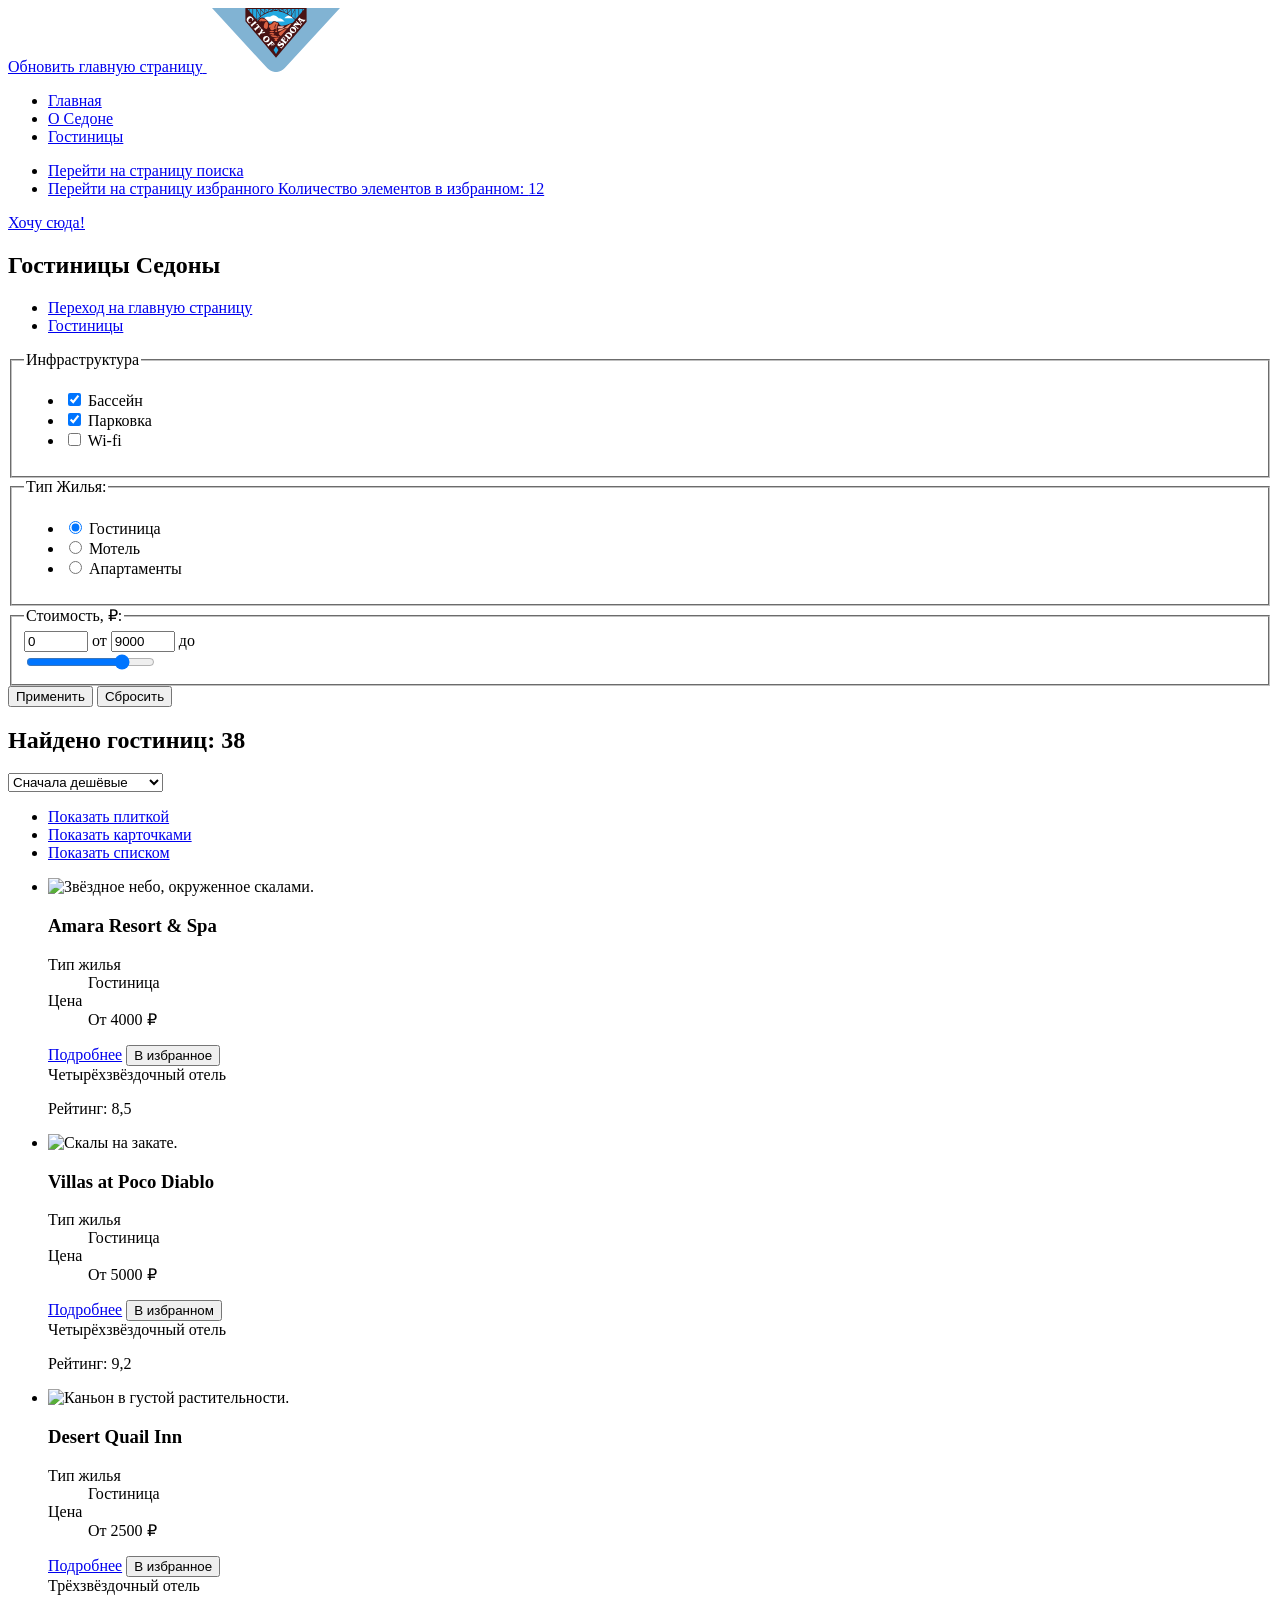
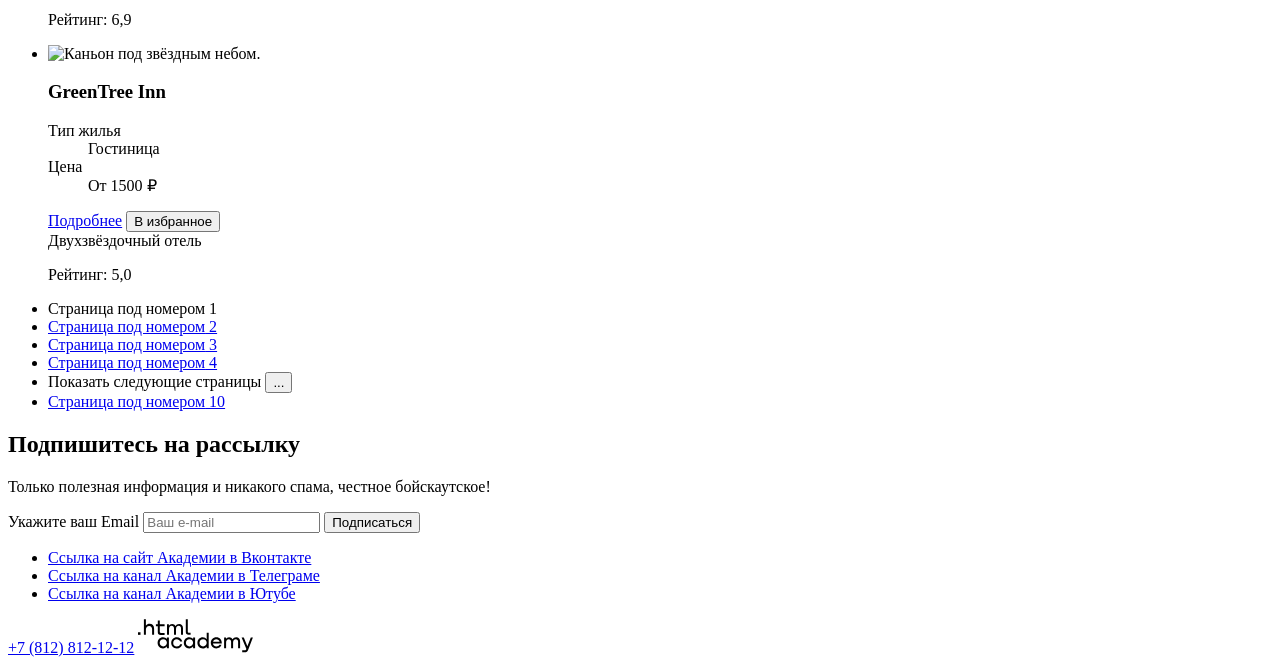
==== catalog.html @ ae00145e "Добавление value к списку в форме - добавлены value к инпутам в списке инфраструктуры" ====
<!DOCTYPE html>
<html lang="ru">
  <head>
    <meta charset="utf-8">
    <meta name="viewport" content="width=device-width, initial-scale=1">
    <title>Каталог</title>
  </head>
  <body>
    <header class="header">
      <a class="header__logo" href="index.html">
        <span class="visually-hidden">Обновить главную страницу</span>
        <img class="logo" src="images/logo.svg" alt="Логотип города Седона" width="138" height="64" alt="Логотип сайта «Седона».">
      </a>
      <nav class="header__navigation navigation">
        <ul class="navigation__list basic-list">
          <li class="basic-list__item">
            <a class="basic-list__link" href="index.html">Главная</a>
          </li>
          <li class="basic-list__item">
            <a class="basic-list__link" href="#">О Седоне</a>
          </li>
          <li class="basic-list__item">
            <a class="basic-list__link" href="catalog.html" aria-current="page">Гостиницы</a>
          </li>
        </ul>
        <ul class="navigation__list user-list">
          <li class="user-list__item">
            <a class="user-list__link user-list__link--loop" href="#">
              <span class="visually-hidden">Перейти на страницу поиска</span>
            </a>
          </li>
          <li class="user-list__item">
            <a class="user-list__link user-list__link--heart" href="#">
              <span class="visually-hidden">Перейти на страницу избранного</span>
              <span class="user-list__link-counter">
                <span class="visually-hidden">Количество элементов в избранном: </span>12
              </span>
            </a>
          </li>
        </ul>
      </nav>
      <a class="link-as-button header__link" href="catalog.html">Хочу сюда!</a>
    </header>
    <main class="catalog">
      <section class="catalog__hotels-filter hotels-filter">
        <header class="hotels-filter__navigation">
        <h1 class="hotels-filter__title">Гостиницы Седоны</h1>
        <ul class="hotels-filter__list breadcrumbs-list">
          <li class="breadcrumbs-list__item">
            <a class="breadcrumbs-list__link breadcrumbs-list__link--home-icon" href="index.html">
              <span class="visually-hidden">Переход на главную страницу</span>
            </a>
          </li>
          <li class="breadcrumbs-list__item">
            <a class="breadcrumbs-list__link" href="catalog.html" aria-current="page">Гостиницы</a>
          </li>
        </ul>
        </header>
        <form class="hotels-filter__form filters-form" action="https://echo.htmlacademy.ru/" method="get">
          <fieldset class="filters-form__group">
            <legend class="filters-form__title">Инфраструктура</legend>
            <ul class="filters-form__list filter-list">
              <li class="filter-list__item">
                <label class="filter-list__control" for="pool">
                  <input class="filter-list__control-input" type="checkbox" name="infrastructure" id="pool" value="pool" checked>
                  Бассейн
                </label>
              </li>
              <li class="filter-list__item">
                <label class="filter-list__control" for="parking">
                  <input class="filter-list__control-input" type="checkbox" name="infrastructure" id="parking" value="parking" checked>
                  Парковка
                </label>
              </li>
              <li class="filter-list__item">
                <label class="filter-list__control" for="wi-fi">
                  <input class="filter-list__control-input" type="checkbox" name="infrastructure" id="wi-fi" value="wi-fi">
                  Wi-fi
                </label>
              </li>
            </ul>
          </fieldset>
          <fieldset class="filters-form__group">
            <legend class="filters-form__title">Тип Жилья:</legend>
            <ul class="filters-form__list filter-list">
              <li class="filter-list__item">
                <label class="filter-list__control" for="hotel">
                  <input class="filter-list__control-input" type="radio" name="type-of-housing" id="hotel" value="hotel" checked>
                  Гостиница
                </label>
              </li>
              <li class="filter-list__item">
                <label class="filter-list__control" for="motel">
                  <input class="filter-list__control-input" type="radio" name="type-of-housing" id="motel" value="motel">
                  Мотель
                </label>
              </li>
              <li class="filter-list__item">
                <label class="filter-list__control" for="apartments">
                  <input class="filter-list__control-input" type="radio" name="type-of-housing" id="apartments" value="apartments">
                  Апартаменты
                </label>
              </li>
            </ul>
          </fieldset>
          <fieldset class="filters-form__group">
            <legend class="filters-form__title">Стоимость, ₽:</legend>
            <div class="filters-form__wrapper range-wrapper">
              <label class="range-wrapper__control" for="min-value">
                <input class="range-wrapper__control-input" type="number" id="min-value" name="min-value" min="0" max="9000" value="0">
                от
              </label>
              <label class="range-wrapper__control" for="max-value">
                <input class="range-wrapper__control-input" type="number" id="max-value" name="max-value" min="0" max="9000" value="9000">
                до
              </label>
            </div>
            <input class="filters-form__range-control-input" type="range" min="0" max="9000" value="7000">
          </fieldset>
          <button class="filters-form__button filters-form__button--active" type="submit">Применить</button>
          <button class="filters-form__button" type="reset">Сбросить</button>
        </form>
      </section>
      <section class="catalog__hotels-result hotels-result">
        <header class="hotels-result__header">
          <h2 class="hotels-result__title">Найдено гостиниц: <span class="hotels-result__amount">38</span></h2>
          <select class="hotels-result__sorting" name="sorting">
            <option value="cheap" selected>Сначала дешёвые</option>
            <option value="popular">Сначала популярные</option>
            <option value="expensive">Сначала дорогие</option>
          </select>
          <ul class="hotels-result__view view-list">
            <li class="view-list__item">
              <a class="view-list__link view-list__link--plate-view view-list__link--active" href="#">
                <span class="visually-hidden">Показать плиткой</span>
              </a>
            </li>
            <li class="view-list__item">
              <a class="view-list__link view-list__link--card-view" href="#">
                <span class="visually-hidden">Показать карточками</span>
              </a>
            </li>
            <li class="view-list__item">
              <a class="view-list__link view-list__link--list-view" href="#">
                <span class="visually-hidden">Показать списком</span>
              </a>
            </li>
          </ul>
        </header>
        <ul class="hotels-result__list hotels-list">
          <li class="hotels-list__item">
            <article class="hotels-list__card card">
              <img class="card__image" src="images/hotel-amara-resort.jpg" width="300" height="212" alt="Звёздное небо, окруженное скалами.">
              <h3 class="card__title">Amara Resort & Spa</h3>
              <dl class="card__info">
                <dt class="visually-hidden">Тип жилья</dt>
                <dd>Гостиница</dd>
                <dt class="visually-hidden">Цена</dt>
                <dd>От 4000 ₽</dd>
              </dl>
              <div class="card__controls">
                <a class="card__controls-button button" href="#">Подробнее</a>
                <button class="card__controls-button button" type="button">В избранное</button>
              </div>
              <div class="card__quality">
                <span class="card__stars card__stars--four-stars">
                  <span class="visually-hidden">Четырёхзвёздочный отель</span>
                </span>
                <p class="card__rating">Рейтинг: <span class="card__rating-amount">8,5</span></p>
              </div>
            </article>
          </li>
          <li class="hotels-list__item">
            <article class="hotels-list__card card">
              <img class="card__image" src="images/hotel-poco-diablo.jpg" width="300" height="212" alt="Скалы на закате.">
              <h3 class="card__title">Villas at Poco Diablo</h3>
              <dl class="card__info">
                <dt class="visually-hidden">Тип жилья</dt>
                <dd>Гостиница</dd>
                <dt class="visually-hidden">Цена</dt>
                <dd>От 5000 ₽</dd>
              </dl>
              <div class="card__controls">
                <a class="card__controls-button button" href="#">Подробнее</a>
                <button class="card__controls-button button" type="button">В избранном</button>
              </div>
              <div class="card__quality">
                <span class="card__stars card__stars--four-stars">
                  <span class="visually-hidden">Четырёхзвёздочный отель</span>
                </span>
                <p class="card__rating">Рейтинг: <span class="card__rating-amount">9,2</span></p>
              </div>
            </article>
          </li>
          <li class="hotels-list__item">
            <article class="hotels-list__card card">
              <img class="card__image" src="images/hotel-quail-inn.jpg" width="300" height="212" alt="Каньон в густой растительности.">
              <h3 class="card__title">Desert Quail Inn</h3>
              <dl class="card__info">
                <dt class="visually-hidden">Тип жилья</dt>
                <dd>Гостиница</dd>
                <dt class="visually-hidden">Цена</dt>
                <dd>От 2500 ₽</dd>
              </dl>
              <div class="card__controls">
                <a class="card__controls-button button" href="#">Подробнее</a>
                <button class="card__controls-button button" type="button">В избранное</button>
              </div>
              <div class="card__quality">
                <span class="card__stars card__stars--three-stars">
                  <span class="visually-hidden">Трёхзвёздочный отель</span>
                </span>
                <p class="card__rating">Рейтинг: <span class="card__rating-amount">6,9</span></p>
              </div>
            </article>
          </li>
          <li class="hotels-list__item">
            <article class="hotels-list__card card">
              <img class="card__image" src="images/hotel-greenTree-inn.jpg" width="300" height="212" alt="Каньон под звёздным небом.">
              <h3 class="card__title">GreenTree Inn</h3>
              <dl class="card__info">
                <dt class="visually-hidden">Тип жилья</dt>
                <dd>Гостиница</dd>
                <dt class="visually-hidden">Цена</dt>
                <dd>От 1500 ₽</dd>
              </dl>
              <div class="card__controls">
                <a class="card__controls-button button" href="#">Подробнее</a>
                <button class="card__controls-button button" type="button">В избранное</button>
              </div>
              <div class="card__quality">
                <span class="card__stars card__stars--two-stars">
                  <span class="visually-hidden">Двухзвёздочный отель</span>
                </span>
                <p class="card__rating">Рейтинг: <span class="card__rating-amount">5,0</span></p>
              </div>
            </article>
          </li>
        </ul>
        <nav class="hotels-result__pagination pagination">
          <ul class="pagination__list">
            <li class="pagination__item">
              <a class="pagination__link pagination__link--active" aria-current="page">
                <span class="visually-hidden">Страница под номером</span>
                1
              </a>
            </li>
            <li class="pagination__item">
              <a class="pagination__link" href="#">
                <span class="visually-hidden">Страница под номером</span>
                2
              </a>
            </li>
            <li class="pagination__item">
              <a class="pagination__link" href="#">
                <span class="visually-hidden">Страница под номером</span>
                3
              </a>
            </li>
            <li class="pagination__item">
              <a class="pagination__link" href="#">
                <span class="visually-hidden">Страница под номером</span>
                4
              </a>
            </li>
            <li class="pagination__item">
              <span class="visually-hidden">Показать следующие страницы</span>
              <button class="pagination__button" type="button">...</button>
            </li>
            <li class="pagination__item">
              <a class="pagination__link" href="#">
                <span class="visually-hidden">Страница под номером</span>
                10
              </a>
            </li>
          </ul>
        </nav>
      </section>
      <section class="catalog__subscribe subscribe">
        <header class="subscribe__header section-header">
          <h2 class="section-header__title">Подпишитесь на рассылку</h2>
          <p class="section-header__text">Только полезная информация и никакого спама, честное бойскаутское!</p>
        </header>
        <form class="subscribe__form" action="https://echo.htmlacademy.ru/" method="post">
          <label class="visually-hidden" for="subscribe-email">Укажите ваш Email</label>
          <input type="email" name="user-email" id="subscribe-email" placeholder="Ваш e-mail" required>
          <button class="subscribe__button" type="submit">Подписаться</button>
        </form>
      </section>
    </main>
    <footer class="footer">
      <ul class="footer__social-list social-list">
        <li class="social-list__item">
          <a class="social-list__link" href="https://vk.com/htmlacademy">
            <span class="visually-hidden">Ссылка на сайт Академии в Вконтакте</span>
          </a>
        </li>
        <li class="social-list__item">
          <a class="social-list__link" href="https://t.me/htmlacademy">
            <span class="visually-hidden">Ссылка на канал Академии в Телеграме</span>
          </a>
        </li>
        <li class="social-list__item">
          <a class="social-list__link" href="https://www.youtube.com/user/htmlacademyru">
            <span class="visually-hidden">Ссылка на канал Академии в Ютубе</span>
          </a>
        </li>
      </ul>
      <a class="footer__telephone" href="tel:+78128121212">+7 (812) 812-12-12</a>
      <a class="footer__htmlacademy-link" href="https://htmlacademy.ru/">
        <svg width="115" height="34" viewBox="0 0 115 34" fill="none" xmlns="http://www.w3.org/2000/svg">
          <path d="M0 13.2564V15.8564H2.5V13.2564H0Z" fill="black"/>
          <path d="M11.6 4.85645C10 4.85645 8.8 5.55645 8 6.55645H7.9V0.356445H5.9V15.8564H7.9V10.5564C7.9 8.45645 9.2 6.95645 11.2 6.95645C13 6.95645 14.1 8.35645 14.1 10.1564V15.8564H16.1V9.75644C16.2 6.75644 14.3 4.85645 11.6 4.85645Z" fill="black"/>
          <path d="M26.6 5.15645H21.8V1.45645H19.8V5.25645H17.9V7.25645H19.8V13.2564C19.8 14.9564 20.8 15.9564 22.5 15.9564H26.6V13.9564H22.9C22.2 13.9564 21.8 13.5564 21.8 12.8564V7.15645H26.6V5.15645Z" fill="black"/>
          <path d="M41.1 4.95645C39.5 4.95645 38.2 5.75644 37.6 7.05645H37.5C36.9 5.85645 35.7 4.95645 34.1 4.95645C32.7 4.95645 31.6 5.75645 31 6.75645H30.9V5.15645H29V15.7564H31V10.3564C31 8.35645 32 6.85645 33.6 6.85645C35.1 6.85645 36 7.85645 36 9.45645V15.7564H38V10.1564C38 7.75645 39.4 6.85645 40.6 6.85645C42.1 6.85645 43 7.85645 43 9.45645V15.7564H45V9.25644C45.1 6.75644 43.6 4.95645 41.1 4.95645Z" fill="black"/>
          <path d="M47.8 13.0564C47.8 14.7564 48.8 15.7564 50.6 15.7564H52.6V13.7564H50.9C50.2 13.7564 49.8 13.3564 49.8 12.6564V0.356445H47.8V13.0564Z" fill="black"/>
          <path d="M28.9 20.0564C28 18.9564 26.7 18.2564 25 18.2564C21.9 18.2564 19.6 20.5564 19.6 23.8564C19.6 27.1564 21.9 29.4564 25 29.4564C26.8 29.4564 28 28.6564 28.8 27.5564H28.9V29.1564H30.9V18.5564H28.9V20.0564ZM25.3 27.4564C23.1 27.4564 21.7 25.8564 21.7 23.8564C21.7 21.8564 23.1 20.2564 25.3 20.2564C27.5 20.2564 28.9 21.8564 28.9 23.8564C28.9 25.7564 27.5 27.4564 25.3 27.4564Z" fill="black"/>
          <path d="M44.2 22.3564C43.7 19.9564 41.6 18.2564 38.8 18.2564C35.4 18.2564 33.2 20.7564 33.2 23.8564C33.2 26.9564 35.4 29.4564 38.8 29.4564C41.6 29.4564 43.7 27.6564 44.2 25.2564H42.1C41.7 26.5564 40.4 27.5564 38.8 27.5564C36.6 27.5564 35.2 25.9564 35.2 23.9564C35.2 21.9564 36.6 20.3564 38.8 20.3564C40.4 20.3564 41.6 21.3564 42.1 22.5564H44.2V22.3564Z" fill="black"/>
          <path d="M55.1 20.0564C54.2 18.9564 52.9 18.2564 51.2 18.2564C48.1 18.2564 45.8 20.5564 45.8 23.8564C45.8 27.1564 48.1 29.4564 51.2 29.4564C53 29.4564 54.2 28.6564 55 27.5564H55.1V29.1564H57.1V18.5564H55.1V20.0564ZM51.5 27.4564C49.3 27.4564 47.9 25.8564 47.9 23.8564C47.9 21.8564 49.3 20.2564 51.5 20.2564C53.7 20.2564 55.1 21.8564 55.1 23.8564C55.1 25.7564 53.6 27.4564 51.5 27.4564Z" fill="black"/>
          <path d="M68.7 20.1564C67.8 19.0564 66.5 18.2564 64.8 18.2564C61.7 18.2564 59.4 20.5564 59.4 23.8564C59.4 27.1564 61.6 29.4564 64.8 29.4564C66.5 29.4564 67.8 28.6564 68.6 27.6564H68.7V29.1564H70.7V13.7564H68.7V20.1564ZM65.1 27.4564C62.9 27.4564 61.5 25.8564 61.5 23.8564C61.5 21.8564 62.9 20.2564 65.1 20.2564C67.3 20.2564 68.7 21.8564 68.7 23.8564C68.6 25.8564 67.2 27.4564 65.1 27.4564Z" fill="black"/>
          <path d="M78.3 18.2564C75 18.2564 72.8 20.7564 72.8 23.8564C72.8 26.8564 74.9 29.4564 78.3 29.4564C80.8 29.4564 82.8 28.1564 83.5 25.8564H81.4C80.9 26.8564 79.8 27.4564 78.4 27.4564C76.5 27.4564 75.1 26.1564 75 24.5564H83.8C84 20.9564 81.8 18.2564 78.3 18.2564ZM78.3 20.1564C80 20.1564 81.3 21.1564 81.6 22.7564H75.1C75.4 21.2564 76.6 20.1564 78.3 20.1564Z" fill="black"/>
          <path d="M98.2 18.2564C96.6 18.2564 95.3 19.0564 94.6 20.2564H94.5C93.9 19.0564 92.7 18.2564 91.1 18.2564C89.7 18.2564 88.6 18.9564 88 20.0564V18.5564H86.1V29.1564H88.1V23.7564C88.1 21.7564 89.1 20.3564 90.7 20.2564C92.2 20.2564 93.1 21.2564 93.1 22.8564V29.1564H95.1V23.5564C95.1 21.1564 96.5 20.2564 97.7 20.2564C99.2 20.2564 100.1 21.2564 100.1 22.8564V29.1564H102.1V22.6564C102.2 20.0564 100.7 18.2564 98.2 18.2564Z" fill="black"/>
        <path d="M109.4 27.3564L105.8 18.4564H103.6L108.4 30.0564C108.1 30.9564 107.7 31.2564 106.7 31.2564H104.2V33.2564H106.7C108.5 33.2564 109.5 32.4564 110.2 30.6564L114.9 18.4564H112.8L109.4 27.3564Z" fill="black"/>
        </svg>
      </a>
    </footer>
  </body>
</html>
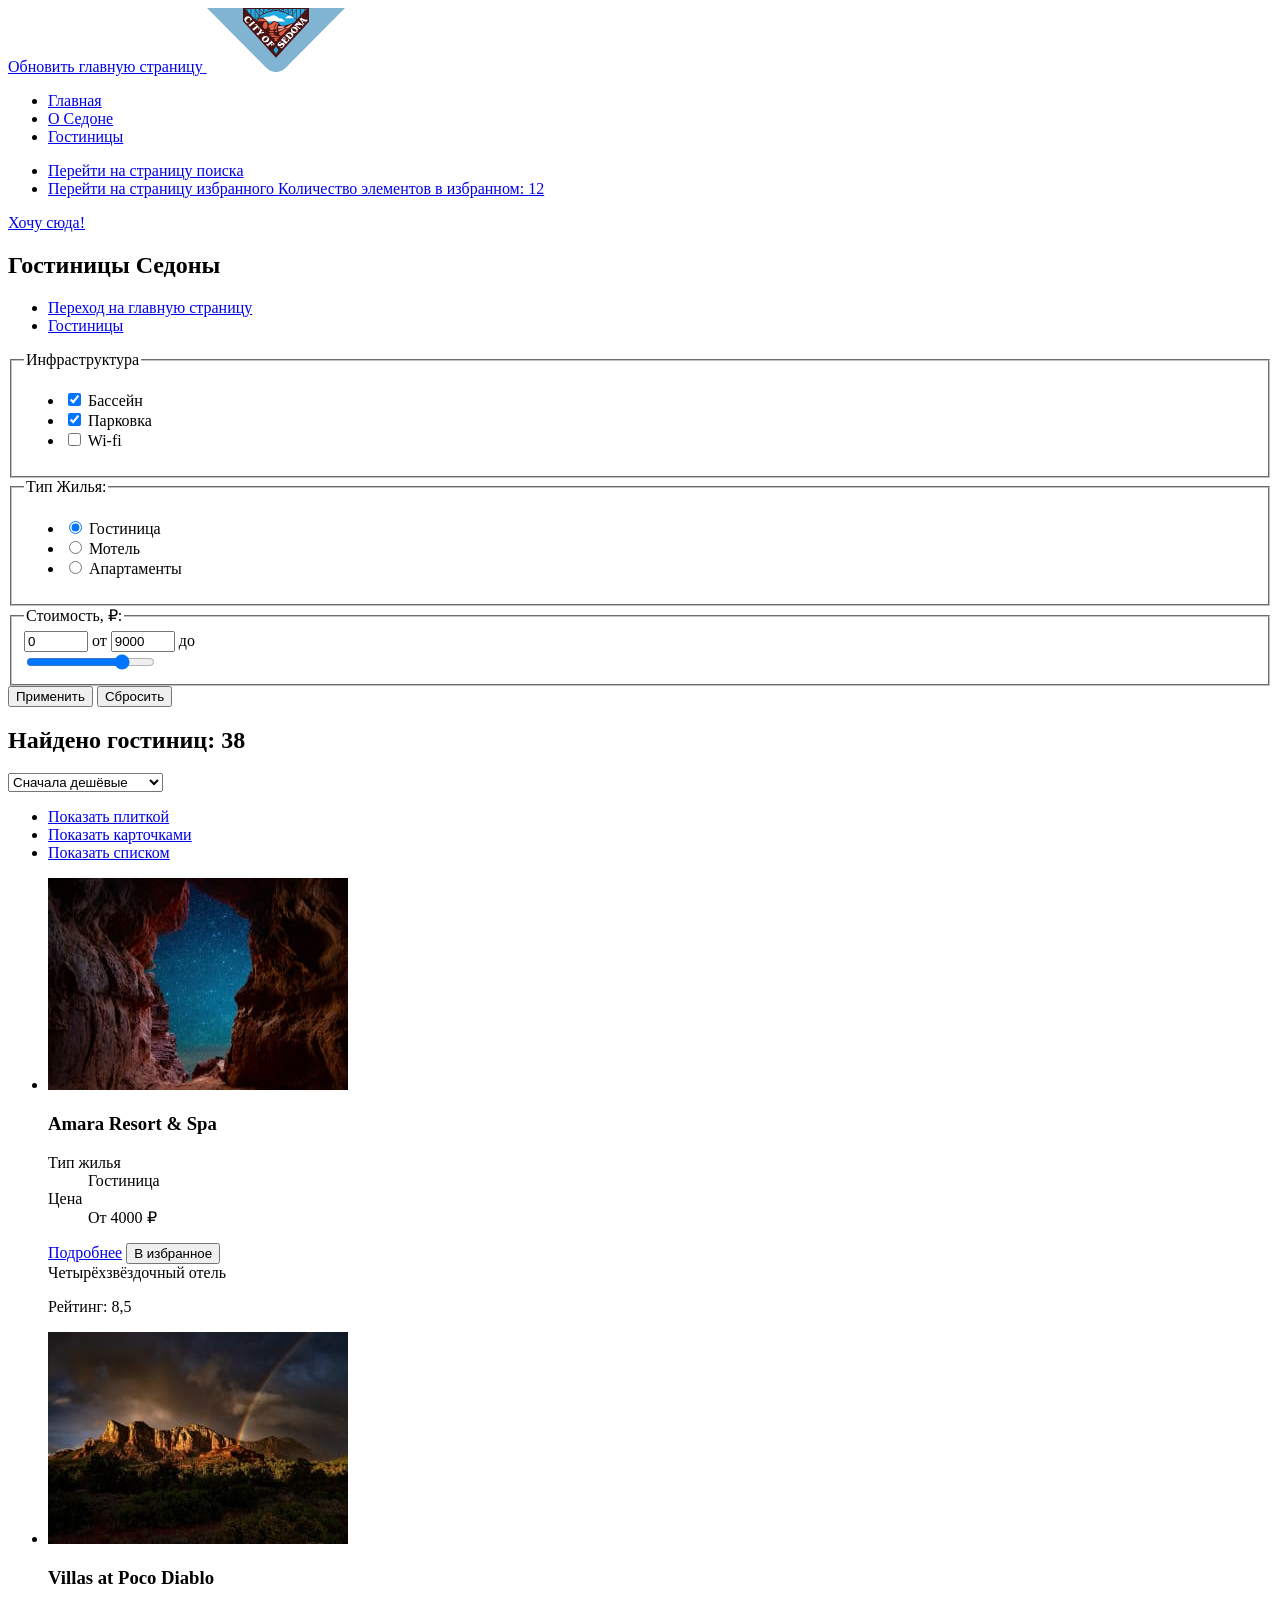
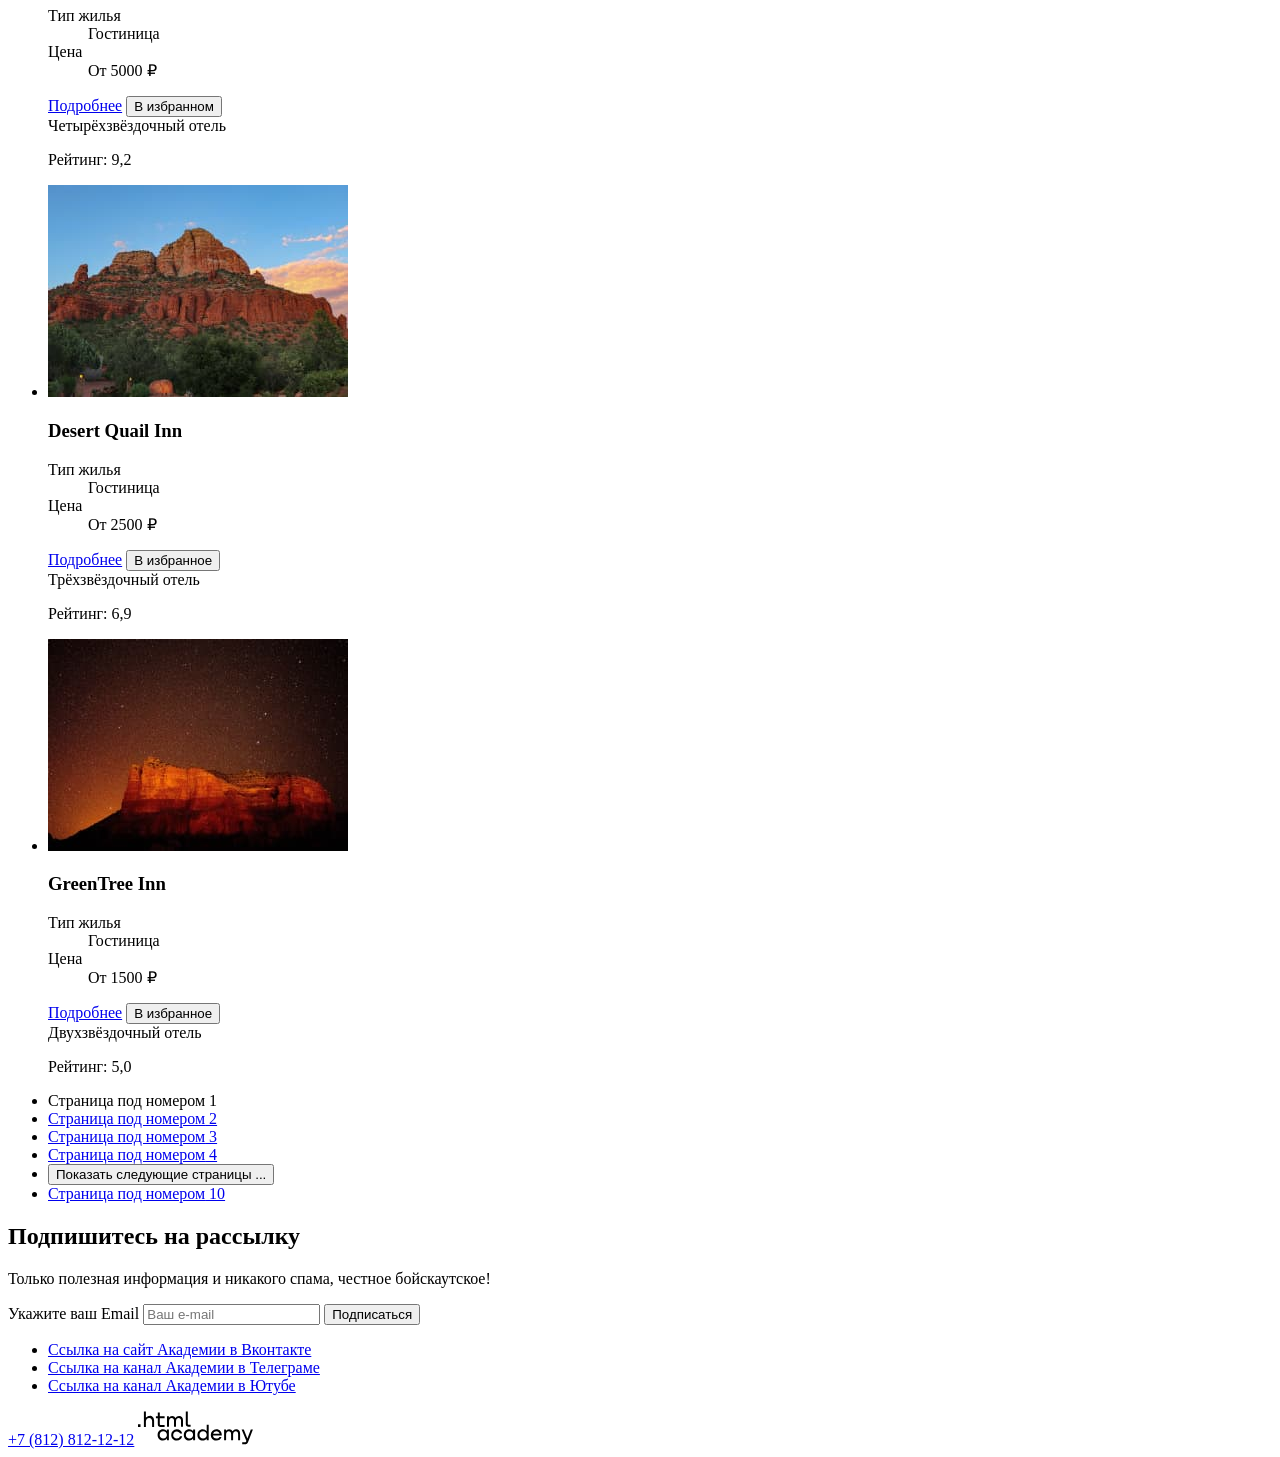
==== commit 4ea0f65d: "Добавил все визуальные элементы - добавлены контентные изображения - добавлены декорные изображения" ====
--- a/catalog.html
+++ b/catalog.html
@@ -9,7 +9,7 @@
     <header class="header">
       <a class="header__logo" href="index.html">
         <span class="visually-hidden">Обновить главную страницу</span>
-        <img class="logo" src="images/logo.svg" alt="Логотип города Седона" width="138" height="64" alt="Логотип сайта «Седона».">
+        <img class="logo" src="images/general/header/header-logo.svg" alt="Логотип сайта «Седона»" width="138" height="64">
       </a>
       <nav class="header__navigation navigation">
         <ul class="navigation__list basic-list">
@@ -45,16 +45,16 @@
       <section class="catalog__hotels-filter hotels-filter">
         <header class="hotels-filter__navigation">
         <h1 class="hotels-filter__title">Гостиницы Седоны</h1>
-        <ul class="hotels-filter__list breadcrumbs-list">
-          <li class="breadcrumbs-list__item">
-            <a class="breadcrumbs-list__link breadcrumbs-list__link--home-icon" href="index.html">
-              <span class="visually-hidden">Переход на главную страницу</span>
-            </a>
-          </li>
-          <li class="breadcrumbs-list__item">
-            <a class="breadcrumbs-list__link" href="catalog.html" aria-current="page">Гостиницы</a>
-          </li>
-        </ul>
+          <ul class="hotels-filter__list breadcrumbs-list">
+            <li class="breadcrumbs-list__item">
+              <a class="breadcrumbs-list__link breadcrumbs-list__link--home-icon" href="index.html">
+                <span class="visually-hidden">Переход на главную страницу</span>
+              </a>
+            </li>
+            <li class="breadcrumbs-list__item">
+              <a class="breadcrumbs-list__link" href="catalog.html" aria-current="page">Гостиницы</a>
+            </li>
+          </ul>
         </header>
         <form class="hotels-filter__form filters-form" action="https://echo.htmlacademy.ru/" method="get">
           <fieldset class="filters-form__group">
@@ -117,8 +117,8 @@
             </div>
             <input class="filters-form__range-control-input" type="range" min="0" max="9000" value="7000">
           </fieldset>
-          <button class="filters-form__button filters-form__button--active" type="submit">Применить</button>
-          <button class="filters-form__button" type="reset">Сбросить</button>
+          <button class="button filters-form__button filters-form__button--active" type="submit">Применить</button>
+          <button class="button filters-form__button" type="reset">Сбросить</button>
         </form>
       </section>
       <section class="catalog__hotels-result hotels-result">
@@ -150,7 +150,7 @@
         <ul class="hotels-result__list hotels-list">
           <li class="hotels-list__item">
             <article class="hotels-list__card card">
-              <img class="card__image" src="images/hotel-amara-resort.jpg" width="300" height="212" alt="Звёздное небо, окруженное скалами.">
+              <img class="card__image" src="images/catalog/content/catalog-card-hotel-amara-resort.jpg" width="300" height="212" alt="Звёздное небо, окруженное скалами.">
               <h3 class="card__title">Amara Resort & Spa</h3>
               <dl class="card__info">
                 <dt class="visually-hidden">Тип жилья</dt>
@@ -159,8 +159,8 @@
                 <dd>От 4000 ₽</dd>
               </dl>
               <div class="card__controls">
-                <a class="card__controls-button button" href="#">Подробнее</a>
-                <button class="card__controls-button button" type="button">В избранное</button>
+                <a class="button card__controls-button" href="#">Подробнее</a>
+                <button class="button card__controls-button" type="button">В избранное</button>
               </div>
               <div class="card__quality">
                 <span class="card__stars card__stars--four-stars">
@@ -172,7 +172,7 @@
           </li>
           <li class="hotels-list__item">
             <article class="hotels-list__card card">
-              <img class="card__image" src="images/hotel-poco-diablo.jpg" width="300" height="212" alt="Скалы на закате.">
+              <img class="card__image" src="images/catalog/content/catalog-card-hotel-poco-diablo.jpg" width="300" height="212" alt="Скалы на закате.">
               <h3 class="card__title">Villas at Poco Diablo</h3>
               <dl class="card__info">
                 <dt class="visually-hidden">Тип жилья</dt>
@@ -181,8 +181,8 @@
                 <dd>От 5000 ₽</dd>
               </dl>
               <div class="card__controls">
-                <a class="card__controls-button button" href="#">Подробнее</a>
-                <button class="card__controls-button button" type="button">В избранном</button>
+                <a class="button card__controls-button" href="#">Подробнее</a>
+                <button class="button card__controls-button" type="button">В избранном</button>
               </div>
               <div class="card__quality">
                 <span class="card__stars card__stars--four-stars">
@@ -194,7 +194,7 @@
           </li>
           <li class="hotels-list__item">
             <article class="hotels-list__card card">
-              <img class="card__image" src="images/hotel-quail-inn.jpg" width="300" height="212" alt="Каньон в густой растительности.">
+              <img class="card__image" src="images/catalog/content/catalog-card-hotel-quail-inn.jpg" width="300" height="212" alt="Каньон в густой растительности.">
               <h3 class="card__title">Desert Quail Inn</h3>
               <dl class="card__info">
                 <dt class="visually-hidden">Тип жилья</dt>
@@ -203,8 +203,8 @@
                 <dd>От 2500 ₽</dd>
               </dl>
               <div class="card__controls">
-                <a class="card__controls-button button" href="#">Подробнее</a>
-                <button class="card__controls-button button" type="button">В избранное</button>
+                <a class="button card__controls-button" href="#">Подробнее</a>
+                <button class="button card__controls-button" type="button">В избранное</button>
               </div>
               <div class="card__quality">
                 <span class="card__stars card__stars--three-stars">
@@ -216,7 +216,7 @@
           </li>
           <li class="hotels-list__item">
             <article class="hotels-list__card card">
-              <img class="card__image" src="images/hotel-greenTree-inn.jpg" width="300" height="212" alt="Каньон под звёздным небом.">
+              <img class="card__image" src="images/catalog/content/catalog-card-hotel-greenTree-inn.jpg" width="300" height="212" alt="Каньон под звёздным небом.">
               <h3 class="card__title">GreenTree Inn</h3>
               <dl class="card__info">
                 <dt class="visually-hidden">Тип жилья</dt>
@@ -225,8 +225,8 @@
                 <dd>От 1500 ₽</dd>
               </dl>
               <div class="card__controls">
-                <a class="card__controls-button button" href="#">Подробнее</a>
-                <button class="card__controls-button button" type="button">В избранное</button>
+                <a class="button card__controls-button" href="#">Подробнее</a>
+                <button class="button card__controls-button" type="button">В избранное</button>
               </div>
               <div class="card__quality">
                 <span class="card__stars card__stars--two-stars">
@@ -264,8 +264,10 @@
               </a>
             </li>
             <li class="pagination__item">
-              <span class="visually-hidden">Показать следующие страницы</span>
-              <button class="pagination__button" type="button">...</button>
+              <button class="button pagination__button" type="button">
+                <span class="visually-hidden">Показать следующие страницы</span>
+                ...
+              </button>
             </li>
             <li class="pagination__item">
               <a class="pagination__link" href="#">
@@ -284,7 +286,7 @@
         <form class="subscribe__form" action="https://echo.htmlacademy.ru/" method="post">
           <label class="visually-hidden" for="subscribe-email">Укажите ваш Email</label>
           <input type="email" name="user-email" id="subscribe-email" placeholder="Ваш e-mail" required>
-          <button class="subscribe__button" type="submit">Подписаться</button>
+          <button class="button subscribe__button" type="submit">Подписаться</button>
         </form>
       </section>
     </main>
@@ -308,19 +310,8 @@
       </ul>
       <a class="footer__telephone" href="tel:+78128121212">+7 (812) 812-12-12</a>
       <a class="footer__htmlacademy-link" href="https://htmlacademy.ru/">
-        <svg width="115" height="34" viewBox="0 0 115 34" fill="none" xmlns="http://www.w3.org/2000/svg">
-          <path d="M0 13.2564V15.8564H2.5V13.2564H0Z" fill="black"/>
-          <path d="M11.6 4.85645C10 4.85645 8.8 5.55645 8 6.55645H7.9V0.356445H5.9V15.8564H7.9V10.5564C7.9 8.45645 9.2 6.95645 11.2 6.95645C13 6.95645 14.1 8.35645 14.1 10.1564V15.8564H16.1V9.75644C16.2 6.75644 14.3 4.85645 11.6 4.85645Z" fill="black"/>
-          <path d="M26.6 5.15645H21.8V1.45645H19.8V5.25645H17.9V7.25645H19.8V13.2564C19.8 14.9564 20.8 15.9564 22.5 15.9564H26.6V13.9564H22.9C22.2 13.9564 21.8 13.5564 21.8 12.8564V7.15645H26.6V5.15645Z" fill="black"/>
-          <path d="M41.1 4.95645C39.5 4.95645 38.2 5.75644 37.6 7.05645H37.5C36.9 5.85645 35.7 4.95645 34.1 4.95645C32.7 4.95645 31.6 5.75645 31 6.75645H30.9V5.15645H29V15.7564H31V10.3564C31 8.35645 32 6.85645 33.6 6.85645C35.1 6.85645 36 7.85645 36 9.45645V15.7564H38V10.1564C38 7.75645 39.4 6.85645 40.6 6.85645C42.1 6.85645 43 7.85645 43 9.45645V15.7564H45V9.25644C45.1 6.75644 43.6 4.95645 41.1 4.95645Z" fill="black"/>
-          <path d="M47.8 13.0564C47.8 14.7564 48.8 15.7564 50.6 15.7564H52.6V13.7564H50.9C50.2 13.7564 49.8 13.3564 49.8 12.6564V0.356445H47.8V13.0564Z" fill="black"/>
-          <path d="M28.9 20.0564C28 18.9564 26.7 18.2564 25 18.2564C21.9 18.2564 19.6 20.5564 19.6 23.8564C19.6 27.1564 21.9 29.4564 25 29.4564C26.8 29.4564 28 28.6564 28.8 27.5564H28.9V29.1564H30.9V18.5564H28.9V20.0564ZM25.3 27.4564C23.1 27.4564 21.7 25.8564 21.7 23.8564C21.7 21.8564 23.1 20.2564 25.3 20.2564C27.5 20.2564 28.9 21.8564 28.9 23.8564C28.9 25.7564 27.5 27.4564 25.3 27.4564Z" fill="black"/>
-          <path d="M44.2 22.3564C43.7 19.9564 41.6 18.2564 38.8 18.2564C35.4 18.2564 33.2 20.7564 33.2 23.8564C33.2 26.9564 35.4 29.4564 38.8 29.4564C41.6 29.4564 43.7 27.6564 44.2 25.2564H42.1C41.7 26.5564 40.4 27.5564 38.8 27.5564C36.6 27.5564 35.2 25.9564 35.2 23.9564C35.2 21.9564 36.6 20.3564 38.8 20.3564C40.4 20.3564 41.6 21.3564 42.1 22.5564H44.2V22.3564Z" fill="black"/>
-          <path d="M55.1 20.0564C54.2 18.9564 52.9 18.2564 51.2 18.2564C48.1 18.2564 45.8 20.5564 45.8 23.8564C45.8 27.1564 48.1 29.4564 51.2 29.4564C53 29.4564 54.2 28.6564 55 27.5564H55.1V29.1564H57.1V18.5564H55.1V20.0564ZM51.5 27.4564C49.3 27.4564 47.9 25.8564 47.9 23.8564C47.9 21.8564 49.3 20.2564 51.5 20.2564C53.7 20.2564 55.1 21.8564 55.1 23.8564C55.1 25.7564 53.6 27.4564 51.5 27.4564Z" fill="black"/>
-          <path d="M68.7 20.1564C67.8 19.0564 66.5 18.2564 64.8 18.2564C61.7 18.2564 59.4 20.5564 59.4 23.8564C59.4 27.1564 61.6 29.4564 64.8 29.4564C66.5 29.4564 67.8 28.6564 68.6 27.6564H68.7V29.1564H70.7V13.7564H68.7V20.1564ZM65.1 27.4564C62.9 27.4564 61.5 25.8564 61.5 23.8564C61.5 21.8564 62.9 20.2564 65.1 20.2564C67.3 20.2564 68.7 21.8564 68.7 23.8564C68.6 25.8564 67.2 27.4564 65.1 27.4564Z" fill="black"/>
-          <path d="M78.3 18.2564C75 18.2564 72.8 20.7564 72.8 23.8564C72.8 26.8564 74.9 29.4564 78.3 29.4564C80.8 29.4564 82.8 28.1564 83.5 25.8564H81.4C80.9 26.8564 79.8 27.4564 78.4 27.4564C76.5 27.4564 75.1 26.1564 75 24.5564H83.8C84 20.9564 81.8 18.2564 78.3 18.2564ZM78.3 20.1564C80 20.1564 81.3 21.1564 81.6 22.7564H75.1C75.4 21.2564 76.6 20.1564 78.3 20.1564Z" fill="black"/>
-          <path d="M98.2 18.2564C96.6 18.2564 95.3 19.0564 94.6 20.2564H94.5C93.9 19.0564 92.7 18.2564 91.1 18.2564C89.7 18.2564 88.6 18.9564 88 20.0564V18.5564H86.1V29.1564H88.1V23.7564C88.1 21.7564 89.1 20.3564 90.7 20.2564C92.2 20.2564 93.1 21.2564 93.1 22.8564V29.1564H95.1V23.5564C95.1 21.1564 96.5 20.2564 97.7 20.2564C99.2 20.2564 100.1 21.2564 100.1 22.8564V29.1564H102.1V22.6564C102.2 20.0564 100.7 18.2564 98.2 18.2564Z" fill="black"/>
-        <path d="M109.4 27.3564L105.8 18.4564H103.6L108.4 30.0564C108.1 30.9564 107.7 31.2564 106.7 31.2564H104.2V33.2564H106.7C108.5 33.2564 109.5 32.4564 110.2 30.6564L114.9 18.4564H112.8L109.4 27.3564Z" fill="black"/>
+        <svg xmlns="http://www.w3.org/2000/svg" width="115" height="34" fill="none">
+          <path fill="#000" d="M0 13.3v2.6h2.5v-2.6H0ZM11.6 4.9c-1.6 0-2.8.7-3.6 1.7h-.1V.4h-2v15.5h2v-5.3C7.9 8.5 9.2 7 11.2 7c1.8 0 2.9 1.4 2.9 3.2v5.7h2V9.8c.1-3-1.8-5-4.5-5ZM26.6 5.2h-4.8V1.5h-2v3.8h-1.9v2h1.9v6c0 1.7 1 2.7 2.7 2.7h4.1v-2h-3.7c-.7 0-1.1-.4-1.1-1.1V7.2h4.8v-2ZM41.1 5c-1.6 0-2.9.8-3.5 2h-.1a3.7 3.7 0 0 0-3.4-2c-1.4 0-2.5.8-3.1 1.8h-.1V5.2H29v10.6h2v-5.4c0-2 1-3.5 2.6-3.5 1.5 0 2.4 1 2.4 2.6v6.3h2v-5.6c0-2.4 1.4-3.3 2.6-3.3 1.5 0 2.4 1 2.4 2.6v6.3h2V9.3c.1-2.5-1.4-4.3-3.9-4.3ZM47.8 13c0 1.8 1 2.8 2.8 2.8h2v-2h-1.7c-.7 0-1.1-.4-1.1-1.1V.4h-2V13ZM28.9 20a4.9 4.9 0 0 0-3.9-1.7c-3.1 0-5.4 2.3-5.4 5.6s2.3 5.6 5.4 5.6c1.8 0 3-.8 3.8-2h.1v1.7h2V18.6h-2V20Zm-3.6 7.5a3.5 3.5 0 0 1-3.6-3.6c0-2 1.4-3.6 3.6-3.6s3.6 1.6 3.6 3.6c0 1.9-1.4 3.6-3.6 3.6ZM44.2 22.4c-.5-2.4-2.6-4.1-5.4-4.1a5.4 5.4 0 0 0-5.6 5.6c0 3 2.2 5.6 5.6 5.6 2.8 0 4.9-1.8 5.4-4.2h-2.1a3.4 3.4 0 0 1-3.3 2.3 3.5 3.5 0 0 1-3.6-3.6c0-2 1.4-3.6 3.6-3.6 1.6 0 2.8 1 3.3 2.2h2.1v-.2ZM55.1 20a4.9 4.9 0 0 0-3.9-1.7c-3.1 0-5.4 2.3-5.4 5.6s2.3 5.6 5.4 5.6c1.8 0 3-.8 3.8-2h.1v1.7h2V18.6h-2V20Zm-3.6 7.5a3.5 3.5 0 0 1-3.6-3.6c0-2 1.4-3.6 3.6-3.6s3.6 1.6 3.6 3.6c0 1.9-1.5 3.6-3.6 3.6ZM68.7 20.2a5 5 0 0 0-3.9-2c-3.1 0-5.4 2.4-5.4 5.7 0 3.3 2.2 5.6 5.4 5.6 1.7 0 3-.8 3.8-1.8h.1v1.5h2V13.8h-2v6.4Zm-3.6 7.3a3.5 3.5 0 0 1-3.6-3.6c0-2 1.4-3.6 3.6-3.6s3.6 1.6 3.6 3.6c-.1 2-1.5 3.6-3.6 3.6ZM78.3 18.3a5.4 5.4 0 0 0-5.5 5.6c0 3 2.1 5.6 5.5 5.6 2.5 0 4.5-1.3 5.2-3.6h-2.1c-.5 1-1.6 1.6-3 1.6-1.9 0-3.3-1.3-3.4-3h8.8c.2-3.5-2-6.2-5.5-6.2Zm0 1.9c1.7 0 3 1 3.3 2.6h-6.5a3.2 3.2 0 0 1 3.2-2.6ZM98.2 18.3a4 4 0 0 0-3.6 2h-.1c-.6-1.2-1.8-2-3.4-2-1.4 0-2.5.7-3.1 1.8v-1.5h-1.9v10.6h2v-5.4c0-2 1-3.4 2.6-3.5 1.5 0 2.4 1 2.4 2.6v6.3h2v-5.6c0-2.4 1.4-3.3 2.6-3.3 1.5 0 2.4 1 2.4 2.6v6.3h2v-6.5c.1-2.6-1.4-4.4-3.9-4.4ZM109.4 27.4l-3.6-9h-2.2l4.8 11.7c-.3.9-.7 1.2-1.7 1.2h-2.5v2h2.5c1.8 0 2.8-.8 3.5-2.6l4.7-12.2h-2.1l-3.4 8.9Z"/>
         </svg>
       </a>
     </footer>
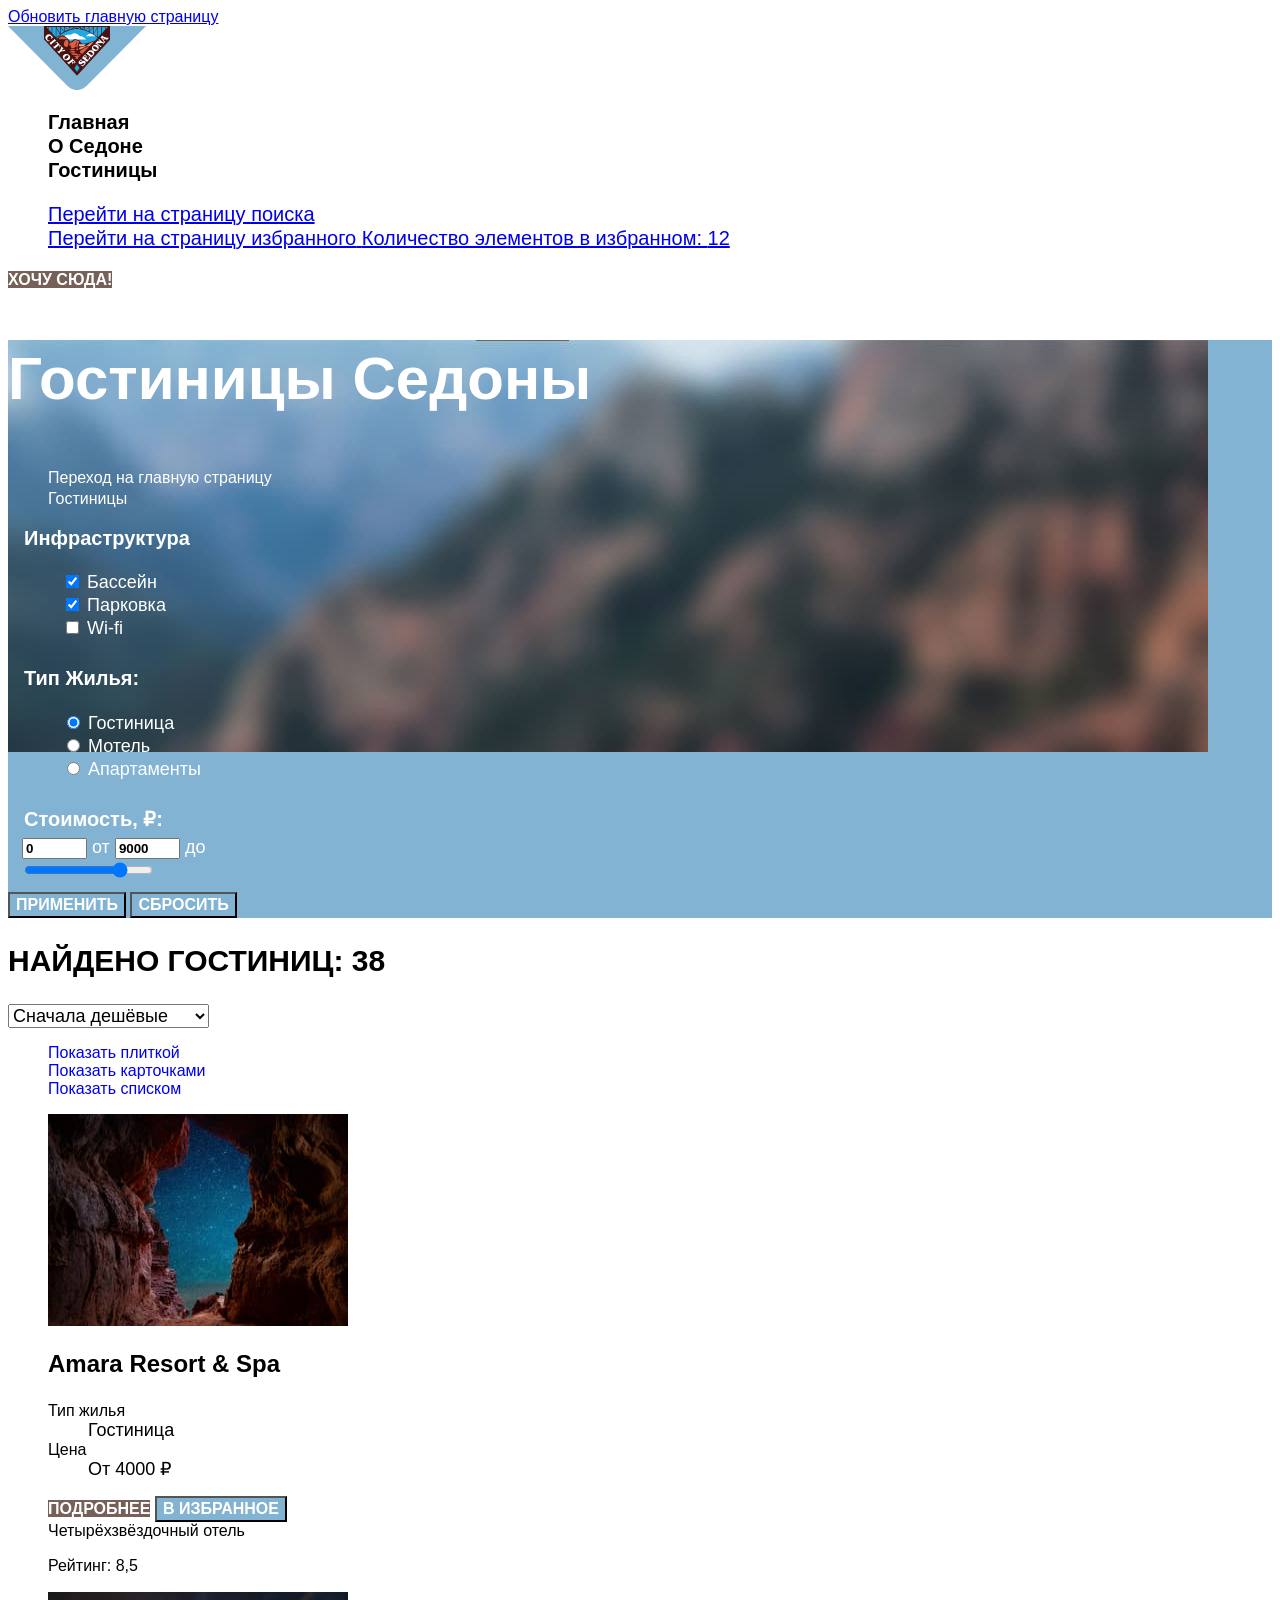
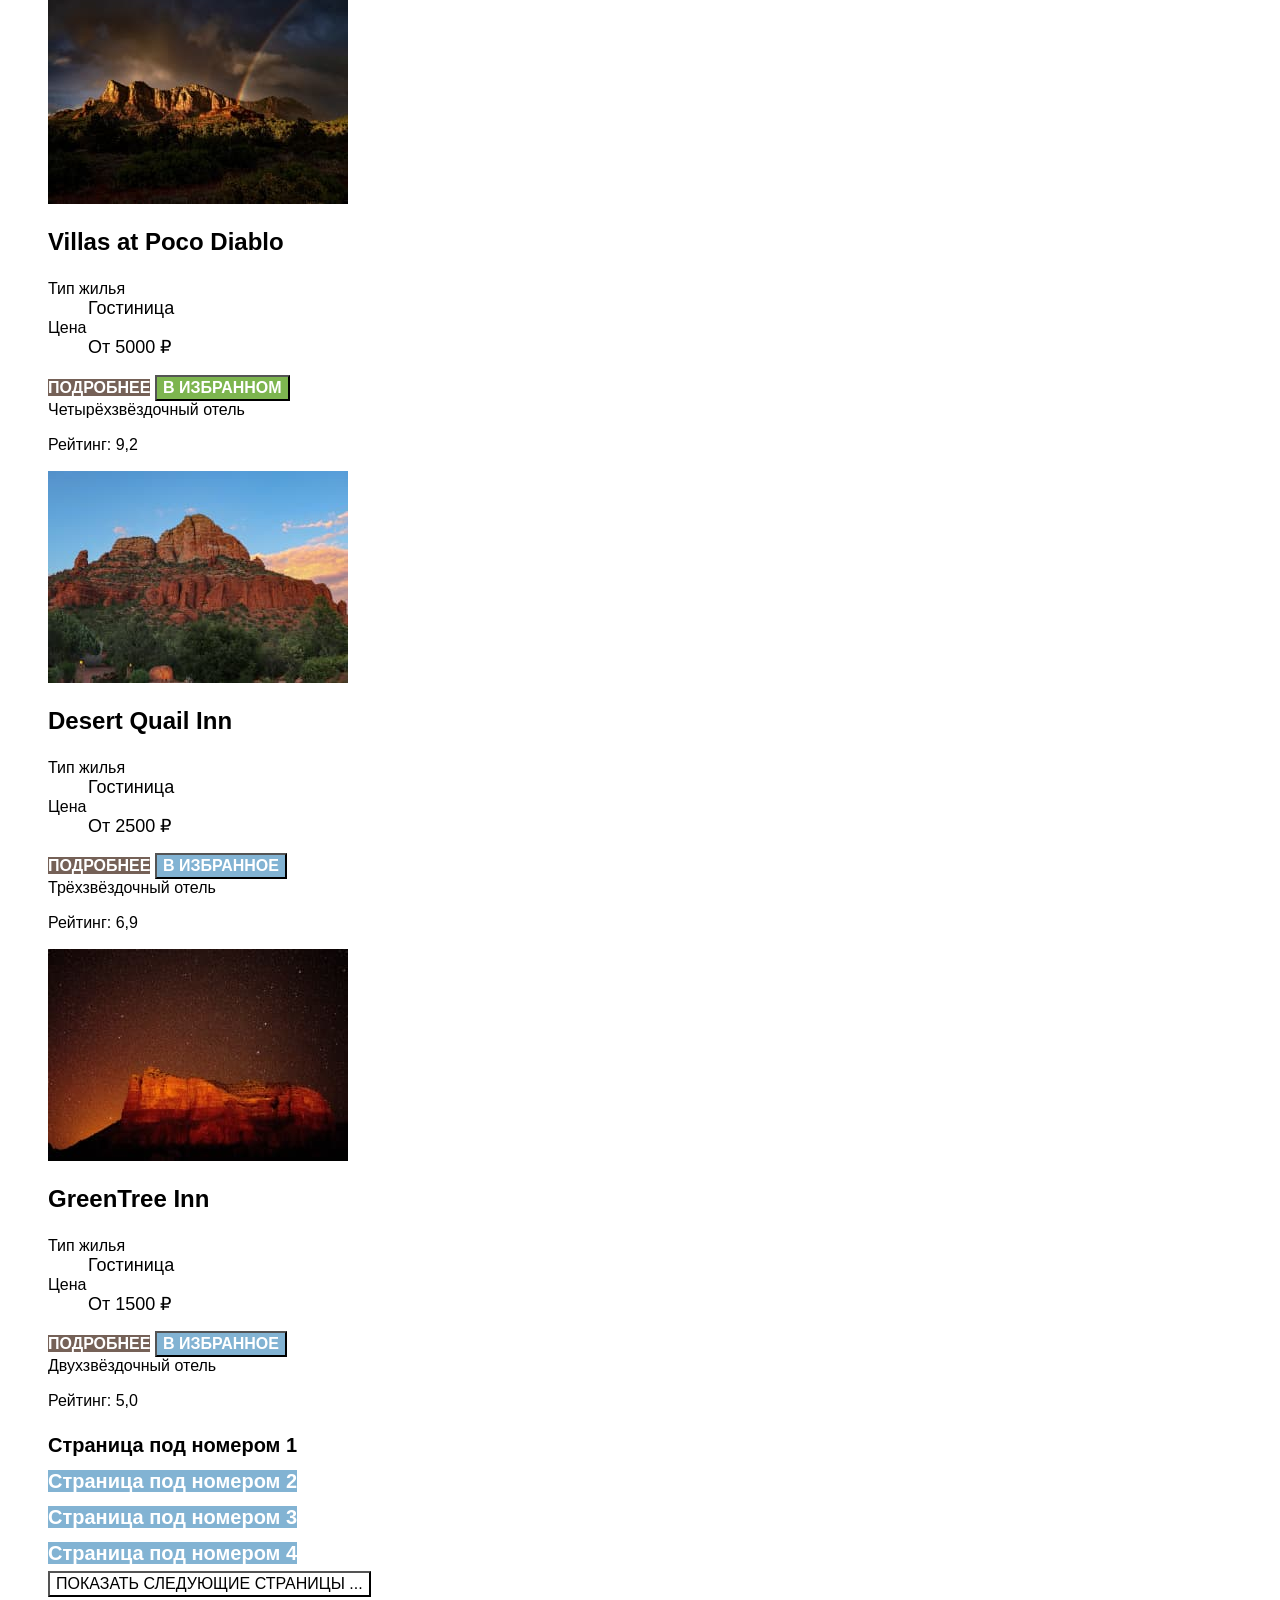
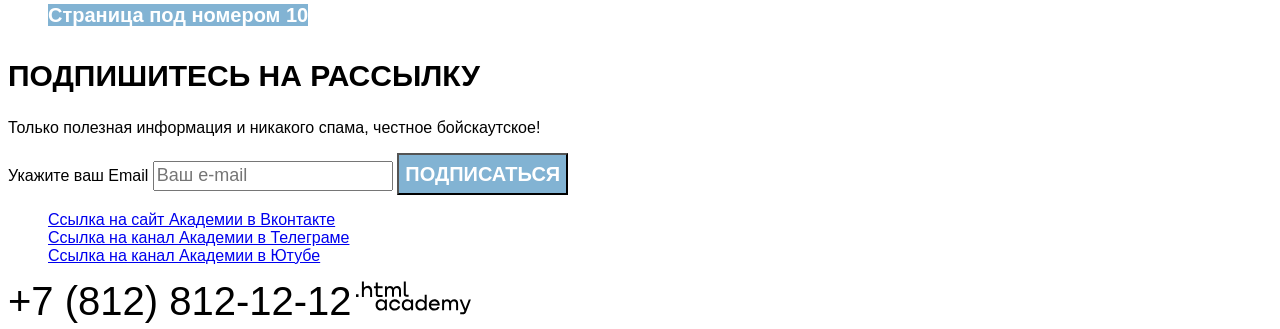
==== commit 34da45be: "test commit from local rep" ====
--- a/catalog.html
+++ b/catalog.html
@@ -3,6 +3,7 @@
   <head>
     <meta charset="utf-8">
     <meta name="viewport" content="width=device-width, initial-scale=1">
+    <link rel="stylesheet" href="styles/styles.css">
     <title>Каталог</title>
   </head>
   <body>
@@ -12,7 +13,7 @@
         <img class="logo" src="images/general/header/header-logo.svg" alt="Логотип сайта «Седона»" width="138" height="64">
       </a>
       <nav class="header__navigation navigation">
-        <ul class="navigation__list basic-list">
+        <ul class="list navigation__list basic-list bold">
           <li class="basic-list__item">
             <a class="basic-list__link" href="index.html">Главная</a>
           </li>
@@ -23,7 +24,7 @@
             <a class="basic-list__link" href="catalog.html" aria-current="page">Гостиницы</a>
           </li>
         </ul>
-        <ul class="navigation__list user-list">
+        <ul class="list navigation__list user-list">
           <li class="user-list__item">
             <a class="user-list__link user-list__link--loop" href="#">
               <span class="visually-hidden">Перейти на страницу поиска</span>
@@ -39,13 +40,13 @@
           </li>
         </ul>
       </nav>
-      <a class="link-as-button header__link" href="catalog.html">Хочу сюда!</a>
+      <a class="button header__link" href="catalog.html" aria-current="page">Хочу сюда!</a>
     </header>
     <main class="catalog">
       <section class="catalog__hotels-filter hotels-filter">
         <header class="hotels-filter__navigation">
         <h1 class="hotels-filter__title">Гостиницы Седоны</h1>
-          <ul class="hotels-filter__list breadcrumbs-list">
+          <ul class="list hotels-filter__list breadcrumbs-list">
             <li class="breadcrumbs-list__item">
               <a class="breadcrumbs-list__link breadcrumbs-list__link--home-icon" href="index.html">
                 <span class="visually-hidden">Переход на главную страницу</span>
@@ -58,8 +59,8 @@
         </header>
         <form class="hotels-filter__form filters-form" action="https://echo.htmlacademy.ru/" method="get">
           <fieldset class="filters-form__group">
-            <legend class="filters-form__title">Инфраструктура</legend>
-            <ul class="filters-form__list filter-list">
+            <legend class="filters-form__title bold">Инфраструктура</legend>
+            <ul class="list filters-form__list filter-list">
               <li class="filter-list__item">
                 <label class="filter-list__control" for="pool">
                   <input class="filter-list__control-input" type="checkbox" name="infrastructure" id="pool" value="pool" checked>
@@ -81,8 +82,8 @@
             </ul>
           </fieldset>
           <fieldset class="filters-form__group">
-            <legend class="filters-form__title">Тип Жилья:</legend>
-            <ul class="filters-form__list filter-list">
+            <legend class="filters-form__title bold">Тип Жилья:</legend>
+            <ul class="list filters-form__list filter-list">
               <li class="filter-list__item">
                 <label class="filter-list__control" for="hotel">
                   <input class="filter-list__control-input" type="radio" name="type-of-housing" id="hotel" value="hotel" checked>
@@ -104,32 +105,32 @@
             </ul>
           </fieldset>
           <fieldset class="filters-form__group">
-            <legend class="filters-form__title">Стоимость, ₽:</legend>
+            <legend class="filters-form__title bold">Стоимость, ₽:</legend>
             <div class="filters-form__wrapper range-wrapper">
               <label class="range-wrapper__control" for="min-value">
-                <input class="range-wrapper__control-input" type="number" id="min-value" name="min-value" min="0" max="9000" value="0">
+                <input class="range-wrapper__control-input bold" type="number" id="min-value" name="min-value" min="0" max="9000" value="0">
                 от
               </label>
               <label class="range-wrapper__control" for="max-value">
-                <input class="range-wrapper__control-input" type="number" id="max-value" name="max-value" min="0" max="9000" value="9000">
+                <input class="range-wrapper__control-input bold" type="number" id="max-value" name="max-value" min="0" max="9000" value="9000">
                 до
               </label>
             </div>
             <input class="filters-form__range-control-input" type="range" min="0" max="9000" value="7000">
           </fieldset>
-          <button class="button filters-form__button filters-form__button--active" type="submit">Применить</button>
-          <button class="button filters-form__button" type="reset">Сбросить</button>
+          <button class="button filters-form__button button--second-color" type="submit">Применить</button>
+          <button class="button filters-form__button button--transparent" type="reset">Сбросить</button>
         </form>
       </section>
       <section class="catalog__hotels-result hotels-result">
-        <header class="hotels-result__header">
-          <h2 class="hotels-result__title">Найдено гостиниц: <span class="hotels-result__amount">38</span></h2>
+        <header class="hotels-result__header section-header">
+          <h2 class="hotels-result__title title">Найдено гостиниц: <span class="hotels-result__amount">38</span></h2>
           <select class="hotels-result__sorting" name="sorting">
             <option value="cheap" selected>Сначала дешёвые</option>
             <option value="popular">Сначала популярные</option>
             <option value="expensive">Сначала дорогие</option>
           </select>
-          <ul class="hotels-result__view view-list">
+          <ul class="list hotels-result__view view-list">
             <li class="view-list__item">
               <a class="view-list__link view-list__link--plate-view view-list__link--active" href="#">
                 <span class="visually-hidden">Показать плиткой</span>
@@ -147,20 +148,20 @@
             </li>
           </ul>
         </header>
-        <ul class="hotels-result__list hotels-list">
+        <ul class="list hotels-result__list hotels-list">
           <li class="hotels-list__item">
             <article class="hotels-list__card card">
               <img class="card__image" src="images/catalog/content/catalog-card-hotel-amara-resort.jpg" width="300" height="212" alt="Звёздное небо, окруженное скалами.">
-              <h3 class="card__title">Amara Resort & Spa</h3>
+              <h3 class="card__title title">Amara Resort & Spa</h3>
               <dl class="card__info">
                 <dt class="visually-hidden">Тип жилья</dt>
-                <dd>Гостиница</dd>
+                <dd class="text">Гостиница</dd>
                 <dt class="visually-hidden">Цена</dt>
-                <dd>От 4000 ₽</dd>
+                <dd class="text">От 4000 ₽</dd>
               </dl>
               <div class="card__controls">
                 <a class="button card__controls-button" href="#">Подробнее</a>
-                <button class="button card__controls-button" type="button">В избранное</button>
+                <button class="button card__controls-button button--second-color" type="button">В избранное</button>
               </div>
               <div class="card__quality">
                 <span class="card__stars card__stars--four-stars">
@@ -173,16 +174,16 @@
           <li class="hotels-list__item">
             <article class="hotels-list__card card">
               <img class="card__image" src="images/catalog/content/catalog-card-hotel-poco-diablo.jpg" width="300" height="212" alt="Скалы на закате.">
-              <h3 class="card__title">Villas at Poco Diablo</h3>
+              <h3 class="card__title title">Villas at Poco Diablo</h3>
               <dl class="card__info">
                 <dt class="visually-hidden">Тип жилья</dt>
-                <dd>Гостиница</dd>
+                <dd class="text">Гостиница</dd>
                 <dt class="visually-hidden">Цена</dt>
-                <dd>От 5000 ₽</dd>
+                <dd class="text">От 5000 ₽</dd>
               </dl>
               <div class="card__controls">
                 <a class="button card__controls-button" href="#">Подробнее</a>
-                <button class="button card__controls-button" type="button">В избранном</button>
+                <button class="button card__controls-button button--select-color" type="button">В избранном</button>
               </div>
               <div class="card__quality">
                 <span class="card__stars card__stars--four-stars">
@@ -195,16 +196,16 @@
           <li class="hotels-list__item">
             <article class="hotels-list__card card">
               <img class="card__image" src="images/catalog/content/catalog-card-hotel-quail-inn.jpg" width="300" height="212" alt="Каньон в густой растительности.">
-              <h3 class="card__title">Desert Quail Inn</h3>
+              <h3 class="card__title title">Desert Quail Inn</h3>
               <dl class="card__info">
                 <dt class="visually-hidden">Тип жилья</dt>
-                <dd>Гостиница</dd>
+                <dd class="text">Гостиница</dd>
                 <dt class="visually-hidden">Цена</dt>
-                <dd>От 2500 ₽</dd>
+                <dd class="text">От 2500 ₽</dd>
               </dl>
               <div class="card__controls">
                 <a class="button card__controls-button" href="#">Подробнее</a>
-                <button class="button card__controls-button" type="button">В избранное</button>
+                <button class="button card__controls-button button--second-color" type="button">В избранное</button>
               </div>
               <div class="card__quality">
                 <span class="card__stars card__stars--three-stars">
@@ -217,16 +218,16 @@
           <li class="hotels-list__item">
             <article class="hotels-list__card card">
               <img class="card__image" src="images/catalog/content/catalog-card-hotel-greenTree-inn.jpg" width="300" height="212" alt="Каньон под звёздным небом.">
-              <h3 class="card__title">GreenTree Inn</h3>
+              <h3 class="card__title title">GreenTree Inn</h3>
               <dl class="card__info">
                 <dt class="visually-hidden">Тип жилья</dt>
-                <dd>Гостиница</dd>
+                <dd class="text">Гостиница</dd>
                 <dt class="visually-hidden">Цена</dt>
-                <dd>От 1500 ₽</dd>
+                <dd class="text">От 1500 ₽</dd>
               </dl>
               <div class="card__controls">
                 <a class="button card__controls-button" href="#">Подробнее</a>
-                <button class="button card__controls-button" type="button">В избранное</button>
+                <button class="button card__controls-button button--second-color" type="button">В избранное</button>
               </div>
               <div class="card__quality">
                 <span class="card__stars card__stars--two-stars">
@@ -238,7 +239,7 @@
           </li>
         </ul>
         <nav class="hotels-result__pagination pagination">
-          <ul class="pagination__list">
+          <ul class="list pagination__list bold">
             <li class="pagination__item">
               <a class="pagination__link pagination__link--active" aria-current="page">
                 <span class="visually-hidden">Страница под номером</span>
@@ -264,7 +265,7 @@
               </a>
             </li>
             <li class="pagination__item">
-              <button class="button pagination__button" type="button">
+              <button class="button pagination__button unbold" type="button">
                 <span class="visually-hidden">Показать следующие страницы</span>
                 ...
               </button>
@@ -280,18 +281,18 @@
       </section>
       <section class="catalog__subscribe subscribe">
         <header class="subscribe__header section-header">
-          <h2 class="section-header__title">Подпишитесь на рассылку</h2>
+          <h2 class="section-header__title title">Подпишитесь на рассылку</h2>
           <p class="section-header__text">Только полезная информация и никакого спама, честное бойскаутское!</p>
         </header>
         <form class="subscribe__form" action="https://echo.htmlacademy.ru/" method="post">
           <label class="visually-hidden" for="subscribe-email">Укажите ваш Email</label>
-          <input type="email" name="user-email" id="subscribe-email" placeholder="Ваш e-mail" required>
-          <button class="button subscribe__button" type="submit">Подписаться</button>
+          <input class="subscribe__input" type="email" name="user-email" id="subscribe-email" placeholder="Ваш e-mail" required>
+          <button class="button subscribe__button button--second-color" type="submit">Подписаться</button>
         </form>
       </section>
     </main>
     <footer class="footer">
-      <ul class="footer__social-list social-list">
+      <ul class="list footer__social-list social-list">
         <li class="social-list__item">
           <a class="social-list__link" href="https://vk.com/htmlacademy">
             <span class="visually-hidden">Ссылка на сайт Академии в Вконтакте</span>
--- a/styles/styles.css
+++ b/styles/styles.css
@@ -0,0 +1,203 @@
+@font-face {
+  font-family: "PT Sans", sans-serif;
+  font-style: normal;
+  font-weight: 400;
+  src: url("../fonts/ptsans-400.woff2") format("woff2");
+  font-display: swap;
+}
+
+@font-face {
+  font-family: "PT Sans", sans-serif;
+  font-style: normal;
+  font-weight: 700;
+  src: url("../fonts/ptsans-700.woff2") format("woff2");
+  font-display: swap;
+}
+
+body {
+  font-family: "PT Sans", sans-serif;
+  font-style: normal;
+  font-weight: 400;
+  color: rgb(0, 0, 0);
+  background-color: rgb(255, 255, 255);
+}
+
+img {
+  max-width: 100%;
+  display: block
+}
+
+.bold,
+.button {
+  font-weight: 700;
+}
+
+.unbold {
+  font-weight: 400;
+}
+
+.title,
+.button {
+  text-transform: uppercase;
+}
+
+.basic-list__link,
+.button,
+.breadcrumbs-list__link,
+.view-list__link,
+.pagination__link,
+.footer__telephone {
+  text-decoration: none;
+}
+
+.list {
+  list-style-type: none;
+}
+
+.hotels-list .title {
+  text-transform: none;
+}
+
+.navigation,
+.filters-form__title {
+  font-size: 20px;
+  line-height: 120%;
+}
+
+.button,
+.card__rating,
+.card__rating-amount {
+  font-size: 16px;
+  line-height: 125%;
+}
+
+.section-header .title {
+  font-size: 30px;
+  line-height: 120%;
+}
+
+.section-header .text {
+  font-size: 22px;
+  line-height: 118%;
+}
+
+.hotels-filter__title {
+  font-size: 60px;
+  line-height: 130%;
+}
+
+.breadcrumbs-list__link{
+  font-size: 16px;
+  line-height: 131%;
+  color: rgb(255, 255, 255);
+}
+
+.hotels-result__sorting {
+  font-size: 18px;
+  line-height: 117%;
+}
+
+.filter-list__control {
+  font-size: 18px;
+  line-height: 128%;
+}
+
+.range-wrapper__control,
+.subscribe__input {
+  font-size: 18px;
+  line-height: 133%;
+}
+
+.advantages__list .title,
+.reasons__list .title,
+.hotels-list .title {
+  font-size: 24px;
+  line-height: 117%;
+}
+
+.advantages__list .text,
+.reasons__list .text,
+.hotels-list .text {
+  font-size: 18px;
+  line-height: 117%;
+}
+
+.search__button,
+.subscribe__button,
+.pagination__link {
+  font-size: 20px;
+  line-height: 180%;
+}
+
+.footer__telephone {
+  font-size: 40px;
+  line-height: 100%;
+  color: rgb(0, 0, 0);
+}
+
+.basic-list__link {
+  color: rgb(0, 0, 0);
+}
+
+.main__promo {
+  width: 1200px;
+  height: 485px;
+  background-color: rgb(130, 179, 211);
+  background-image: url("../images/index/backgrounds/index-promo-background.jpg");
+}
+
+.advantages__item--second-color {
+  color: rgb(255, 255, 255);
+  background-color: rgb(130, 179, 211);
+}
+
+.advantages__item--third-color {
+  background-color: rgba(131, 179, 211, 0.2);
+}
+
+.button {
+  color: rgb(255, 255, 255);
+  background-color: rgb(117, 97, 87);
+}
+
+.button--second-color {
+  background-color: rgb(130, 179, 211);
+}
+
+.button--select-color {
+  background-color: rgb(125, 181, 79);
+}
+
+.button--transparent {
+  background-color: rgba(130, 179, 211, 0);
+}
+
+.main__subscribe {
+  width: 1200px;
+  height: 414px;
+  background-color: rgb(130, 179, 211);
+  background-image: url("../images/index/backgrounds/index-subscribe-background.jpg");
+  background-repeat: no-repeat;
+}
+
+.catalog__hotels-filter {
+  color: rgb(255, 255, 255);
+  background-color: rgb(130, 179, 211);
+  background-image: url("../images/catalog/backgrounds/catalog-filter-background.jpg");
+  background-repeat: no-repeat;
+}
+
+.pagination__link {
+  color: rgb(255, 255, 255);
+  background-color: rgb(130, 179, 211);
+}
+
+.pagination__button,
+.pagination__link--active {
+  color: rgb(0, 0, 0);
+  background-color: rgba(130, 179, 211, 0);
+}
+
+.filters-form__group {
+  border: none;
+}
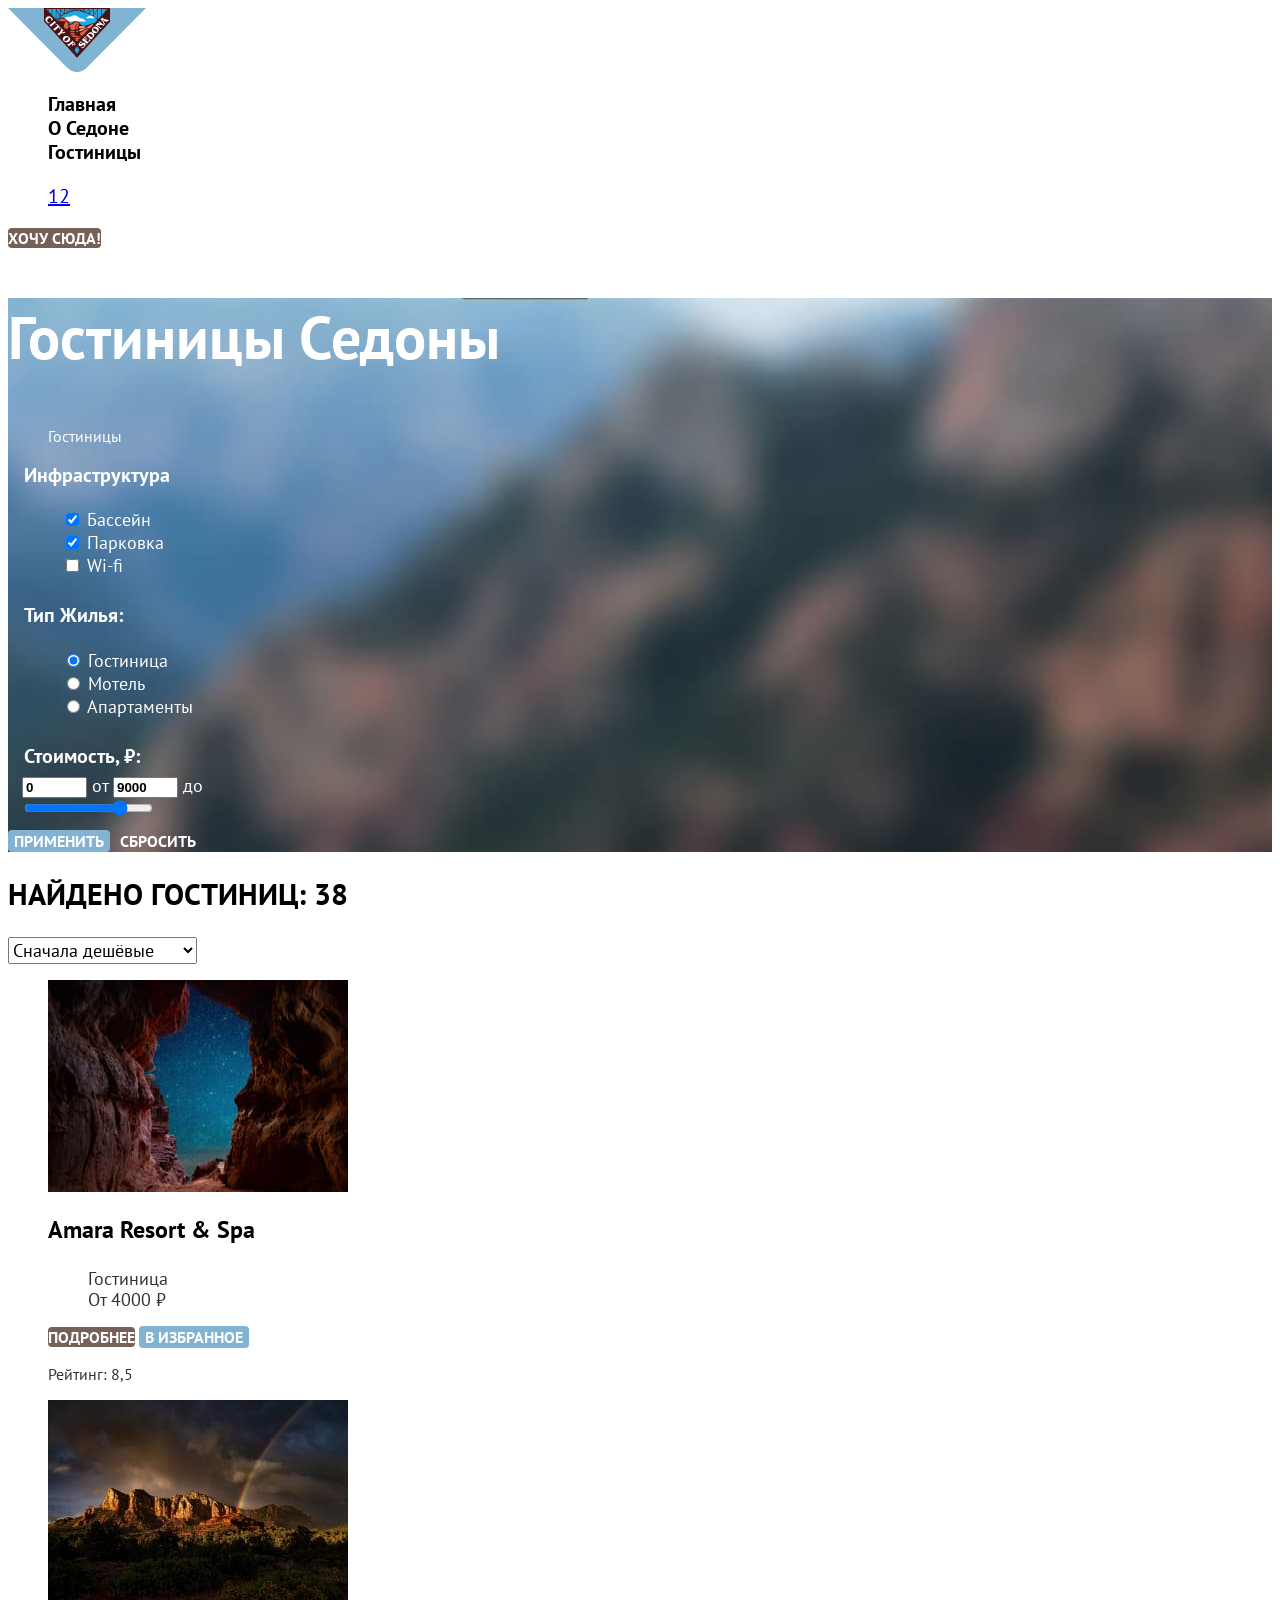
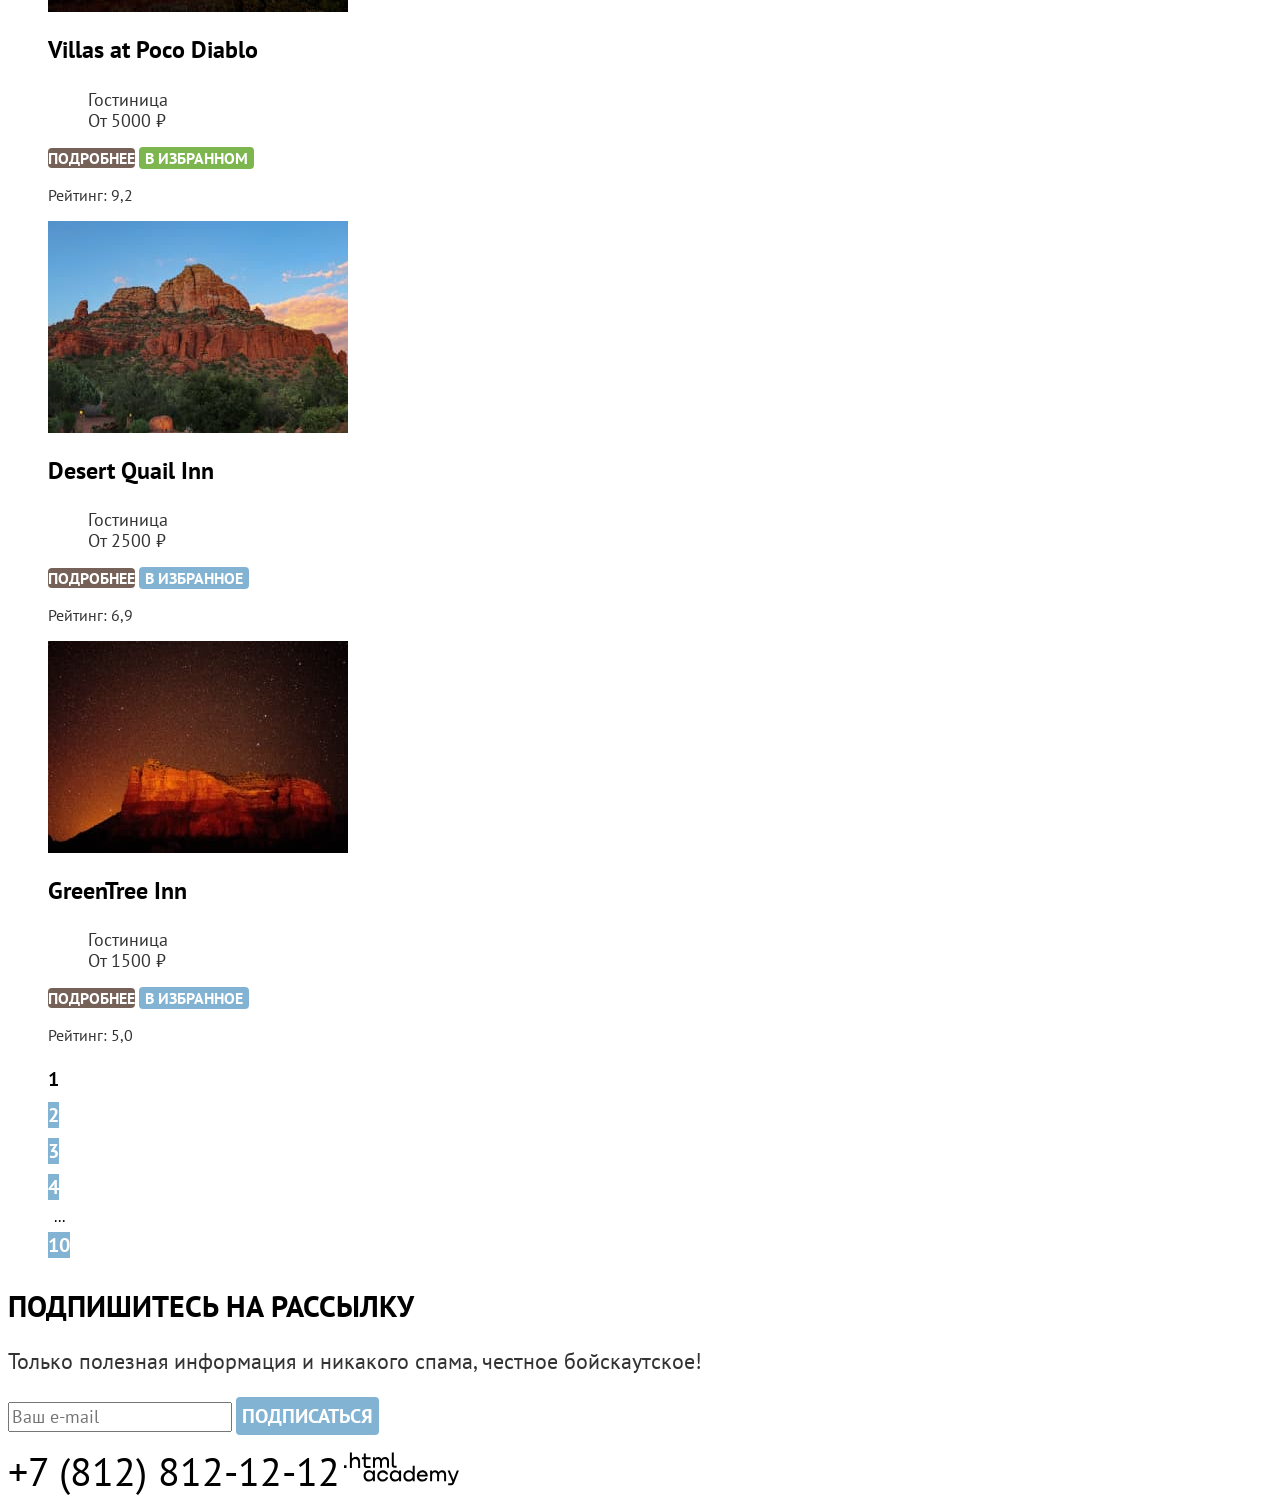
==== commit 9252a437: "new css-file and new classes" ====
--- a/catalog.html
+++ b/catalog.html
@@ -40,7 +40,7 @@
           </li>
         </ul>
       </nav>
-      <a class="button header__link" href="catalog.html" aria-current="page">Хочу сюда!</a>
+      <a class="header__link button" href="catalog.html" aria-current="page">Хочу сюда!</a>
     </header>
     <main class="catalog">
       <section class="catalog__hotels-filter hotels-filter">
@@ -118,8 +118,8 @@
             </div>
             <input class="filters-form__range-control-input" type="range" min="0" max="9000" value="7000">
           </fieldset>
-          <button class="button filters-form__button button--second-color" type="submit">Применить</button>
-          <button class="button filters-form__button button--transparent" type="reset">Сбросить</button>
+          <button class="filters-form__button button button--second-color" type="submit">Применить</button>
+          <button class="filters-form__button button button--transparent" type="reset">Сбросить</button>
         </form>
       </section>
       <section class="catalog__hotels-result hotels-result">
@@ -160,8 +160,8 @@
                 <dd class="text">От 4000 ₽</dd>
               </dl>
               <div class="card__controls">
-                <a class="button card__controls-button" href="#">Подробнее</a>
-                <button class="button card__controls-button button--second-color" type="button">В избранное</button>
+                <a class="card__controls-button button" href="#">Подробнее</a>
+                <button class="card__controls-button button button--second-color" type="button">В избранное</button>
               </div>
               <div class="card__quality">
                 <span class="card__stars card__stars--four-stars">
@@ -182,8 +182,8 @@
                 <dd class="text">От 5000 ₽</dd>
               </dl>
               <div class="card__controls">
-                <a class="button card__controls-button" href="#">Подробнее</a>
-                <button class="button card__controls-button button--select-color" type="button">В избранном</button>
+                <a class="card__controls-button button" href="#">Подробнее</a>
+                <button class="card__controls-button button button--select-color" type="button">В избранном</button>
               </div>
               <div class="card__quality">
                 <span class="card__stars card__stars--four-stars">
@@ -204,8 +204,8 @@
                 <dd class="text">От 2500 ₽</dd>
               </dl>
               <div class="card__controls">
-                <a class="button card__controls-button" href="#">Подробнее</a>
-                <button class="button card__controls-button button--second-color" type="button">В избранное</button>
+                <a class="card__controls-button button" href="#">Подробнее</a>
+                <button class="card__controls-button button button--second-color" type="button">В избранное</button>
               </div>
               <div class="card__quality">
                 <span class="card__stars card__stars--three-stars">
@@ -226,8 +226,8 @@
                 <dd class="text">От 1500 ₽</dd>
               </dl>
               <div class="card__controls">
-                <a class="button card__controls-button" href="#">Подробнее</a>
-                <button class="button card__controls-button button--second-color" type="button">В избранное</button>
+                <a class="card__controls-button button" href="#">Подробнее</a>
+                <button class="card__controls-button button button--second-color" type="button">В избранное</button>
               </div>
               <div class="card__quality">
                 <span class="card__stars card__stars--two-stars">
@@ -265,7 +265,7 @@
               </a>
             </li>
             <li class="pagination__item">
-              <button class="button pagination__button unbold" type="button">
+              <button class="pagination__button button" type="button">
                 <span class="visually-hidden">Показать следующие страницы</span>
                 ...
               </button>
@@ -282,12 +282,12 @@
       <section class="catalog__subscribe subscribe">
         <header class="subscribe__header section-header">
           <h2 class="section-header__title title">Подпишитесь на рассылку</h2>
-          <p class="section-header__text">Только полезная информация и никакого спама, честное бойскаутское!</p>
+          <p class="section-header__text text">Только полезная информация и никакого спама, честное бойскаутское!</p>
         </header>
         <form class="subscribe__form" action="https://echo.htmlacademy.ru/" method="post">
           <label class="visually-hidden" for="subscribe-email">Укажите ваш Email</label>
           <input class="subscribe__input" type="email" name="user-email" id="subscribe-email" placeholder="Ваш e-mail" required>
-          <button class="button subscribe__button button--second-color" type="submit">Подписаться</button>
+          <button class="subscribe__button button button--second-color" type="submit">Подписаться</button>
         </form>
       </section>
     </main>
--- a/styles/styles.css
+++ b/styles/styles.css
@@ -1,5 +1,5 @@
 @font-face {
-  font-family: "PT Sans", sans-serif;
+  font-family: "PT Sans";
   font-style: normal;
   font-weight: 400;
   src: url("../fonts/ptsans-400.woff2") format("woff2");
@@ -7,7 +7,7 @@
 }
 
 @font-face {
-  font-family: "PT Sans", sans-serif;
+  font-family: "PT Sans";
   font-style: normal;
   font-weight: 700;
   src: url("../fonts/ptsans-700.woff2") format("woff2");
@@ -15,97 +15,77 @@
 }
 
 body {
-  font-family: "PT Sans", sans-serif;
+  font-family: "PT Sans", Arial, sans-serif;
   font-style: normal;
   font-weight: 400;
-  color: rgb(0, 0, 0);
-  background-color: rgb(255, 255, 255);
+  color: #333;
+  background-color: #ffffff;
 }
 
 img {
   max-width: 100%;
-  display: block
-}
-
-.bold,
+  display: block;
+}
+
+.visually-hidden {
+  position: absolute;
+  width: 1px;
+  height: 1px;
+  margin: -1px;
+  padding: 0;
+  border: 0;
+  white-space: nowrap;
+  clip-path: inset(100%);
+  clip: rect(0 0 0 0);
+  overflow: hidden;
+}
+
+
+.bold {
+  font-weight: 700;
+}
+
+/* button */
+
 .button {
+  font-family: "PT Sans", sans-serif;
   font-weight: 700;
-}
-
-.unbold {
-  font-weight: 400;
-}
-
-.title,
-.button {
+  font-size: 16px;
+  line-height: 125%;
   text-transform: uppercase;
-}
-
-.basic-list__link,
-.button,
-.breadcrumbs-list__link,
-.view-list__link,
-.pagination__link,
-.footer__telephone {
-  text-decoration: none;
-}
-
-.list {
-  list-style-type: none;
+  text-decoration: none;
+  color: #ffffff;
+  background-color: #756157;
+  border: none;
+  border-radius: 4px;
+}
+
+.button--second-color {
+  background-color: #82b3d3;
+}
+
+.button--select-color {
+  background-color: #7db54f;
+}
+
+.button--transparent {
+  background-color: rgba(130, 179, 211, 0);
+}
+
+/* title */
+
+.title {
+  color: #000000;
+  text-transform: uppercase;
 }
 
 .hotels-list .title {
   text-transform: none;
-}
-
-.navigation,
-.filters-form__title {
-  font-size: 20px;
-  line-height: 120%;
-}
-
-.button,
-.card__rating,
-.card__rating-amount {
-  font-size: 16px;
-  line-height: 125%;
 }
 
 .section-header .title {
   font-size: 30px;
   line-height: 120%;
-}
-
-.section-header .text {
-  font-size: 22px;
-  line-height: 118%;
-}
-
-.hotels-filter__title {
-  font-size: 60px;
-  line-height: 130%;
-}
-
-.breadcrumbs-list__link{
-  font-size: 16px;
-  line-height: 131%;
-  color: rgb(255, 255, 255);
-}
-
-.hotels-result__sorting {
-  font-size: 18px;
-  line-height: 117%;
-}
-
-.filter-list__control {
-  font-size: 18px;
-  line-height: 128%;
-}
-
-.range-wrapper__control,
-.subscribe__input {
-  font-size: 18px;
-  line-height: 133%;
 }
 
 .advantages__list .title,
@@ -115,6 +95,23 @@
   line-height: 117%;
 }
 
+.hotels-filter__title {
+  font-size: 60px;
+  line-height: 130%;
+}
+
+.filters-form__title {
+  font-size: 20px;
+  line-height: 120%;
+}
+
+/* text */
+
+.section-header .text {
+  font-size: 22px;
+  line-height: 118%;
+}
+
 .advantages__list .text,
 .reasons__list .text,
 .hotels-list .text {
@@ -122,79 +119,128 @@
   line-height: 117%;
 }
 
+/* link */
+
+.view-list__link,
+.pagination__link{
+  text-decoration: none;
+}
+
+.breadcrumbs-list__link{
+  font-size: 16px;
+  line-height: 131%;
+  text-decoration: none;
+  color: #ffffff;
+}
+
+.pagination__link {
+  font-size: 20px;
+  line-height: 180%;
+  color: #ffffff;
+  background-color: #82b3d3;
+}
+
+.basic-list__link {
+  color: #000000;
+  text-decoration: none;
+}
+
+.pagination__link--active {
+  color: #000000;
+  background-color: rgba(130, 179, 211, 0);
+}
+
+.list {
+  list-style-type: none;
+}
+
+.navigation {
+  font-size: 20px;
+  line-height: 120%;
+}
+
+.card__rating,
+.card__rating-amount {
+  font-size: 16px;
+  line-height: 125%;
+}
+
+.hotels-result__sorting {
+  font-family: "PT Sans", sans-serif;
+  font-size: 18px;
+  line-height: 117%;
+}
+
+.filter-list__control {
+  font-family: "PT Sans", sans-serif;
+  font-size: 18px;
+  line-height: 128%;
+}
+
+.range-wrapper__control,
+.subscribe__input {
+  font-family: "PT Sans", sans-serif;
+  font-size: 18px;
+  line-height: 133%;
+}
+
 .search__button,
-.subscribe__button,
-.pagination__link {
+.subscribe__button {
   font-size: 20px;
   line-height: 180%;
 }
+
+.filter-list__control-input {
+  font-family: "PT Sans", sans-serif;
+}
+
 
 .footer__telephone {
   font-size: 40px;
   line-height: 100%;
-  color: rgb(0, 0, 0);
-}
-
-.basic-list__link {
-  color: rgb(0, 0, 0);
+  text-decoration: none;
+  color: #000000;
 }
 
 .main__promo {
   width: 1200px;
-  height: 485px;
-  background-color: rgb(130, 179, 211);
+  background-color: #82b3d3;
   background-image: url("../images/index/backgrounds/index-promo-background.jpg");
 }
 
+.advantages__item {
+  background-color: rgba(131, 179, 211, 0.12);
+}
+
 .advantages__item--second-color {
-  color: rgb(255, 255, 255);
-  background-color: rgb(130, 179, 211);
+  color: #ffffff;
+  background-color: #82b3d3;
 }
 
 .advantages__item--third-color {
   background-color: rgba(131, 179, 211, 0.2);
 }
 
-.button {
-  color: rgb(255, 255, 255);
-  background-color: rgb(117, 97, 87);
-}
-
-.button--second-color {
-  background-color: rgb(130, 179, 211);
-}
-
-.button--select-color {
-  background-color: rgb(125, 181, 79);
-}
-
-.button--transparent {
-  background-color: rgba(130, 179, 211, 0);
-}
-
 .main__subscribe {
   width: 1200px;
-  height: 414px;
-  background-color: rgb(130, 179, 211);
+  color: #ffffff;
+  background-color: #82b3d3;
   background-image: url("../images/index/backgrounds/index-subscribe-background.jpg");
   background-repeat: no-repeat;
 }
 
 .catalog__hotels-filter {
-  color: rgb(255, 255, 255);
-  background-color: rgb(130, 179, 211);
+  color: #ffffff;
+  background-color: #82b3d3;
   background-image: url("../images/catalog/backgrounds/catalog-filter-background.jpg");
   background-repeat: no-repeat;
-}
-
-.pagination__link {
-  color: rgb(255, 255, 255);
-  background-color: rgb(130, 179, 211);
-}
-
-.pagination__button,
-.pagination__link--active {
-  color: rgb(0, 0, 0);
+  background-size: cover;
+  background-position: center;
+}
+
+.pagination__button {
+  font-weight: 400;
+  color: #000000;
   background-color: rgba(130, 179, 211, 0);
 }
 
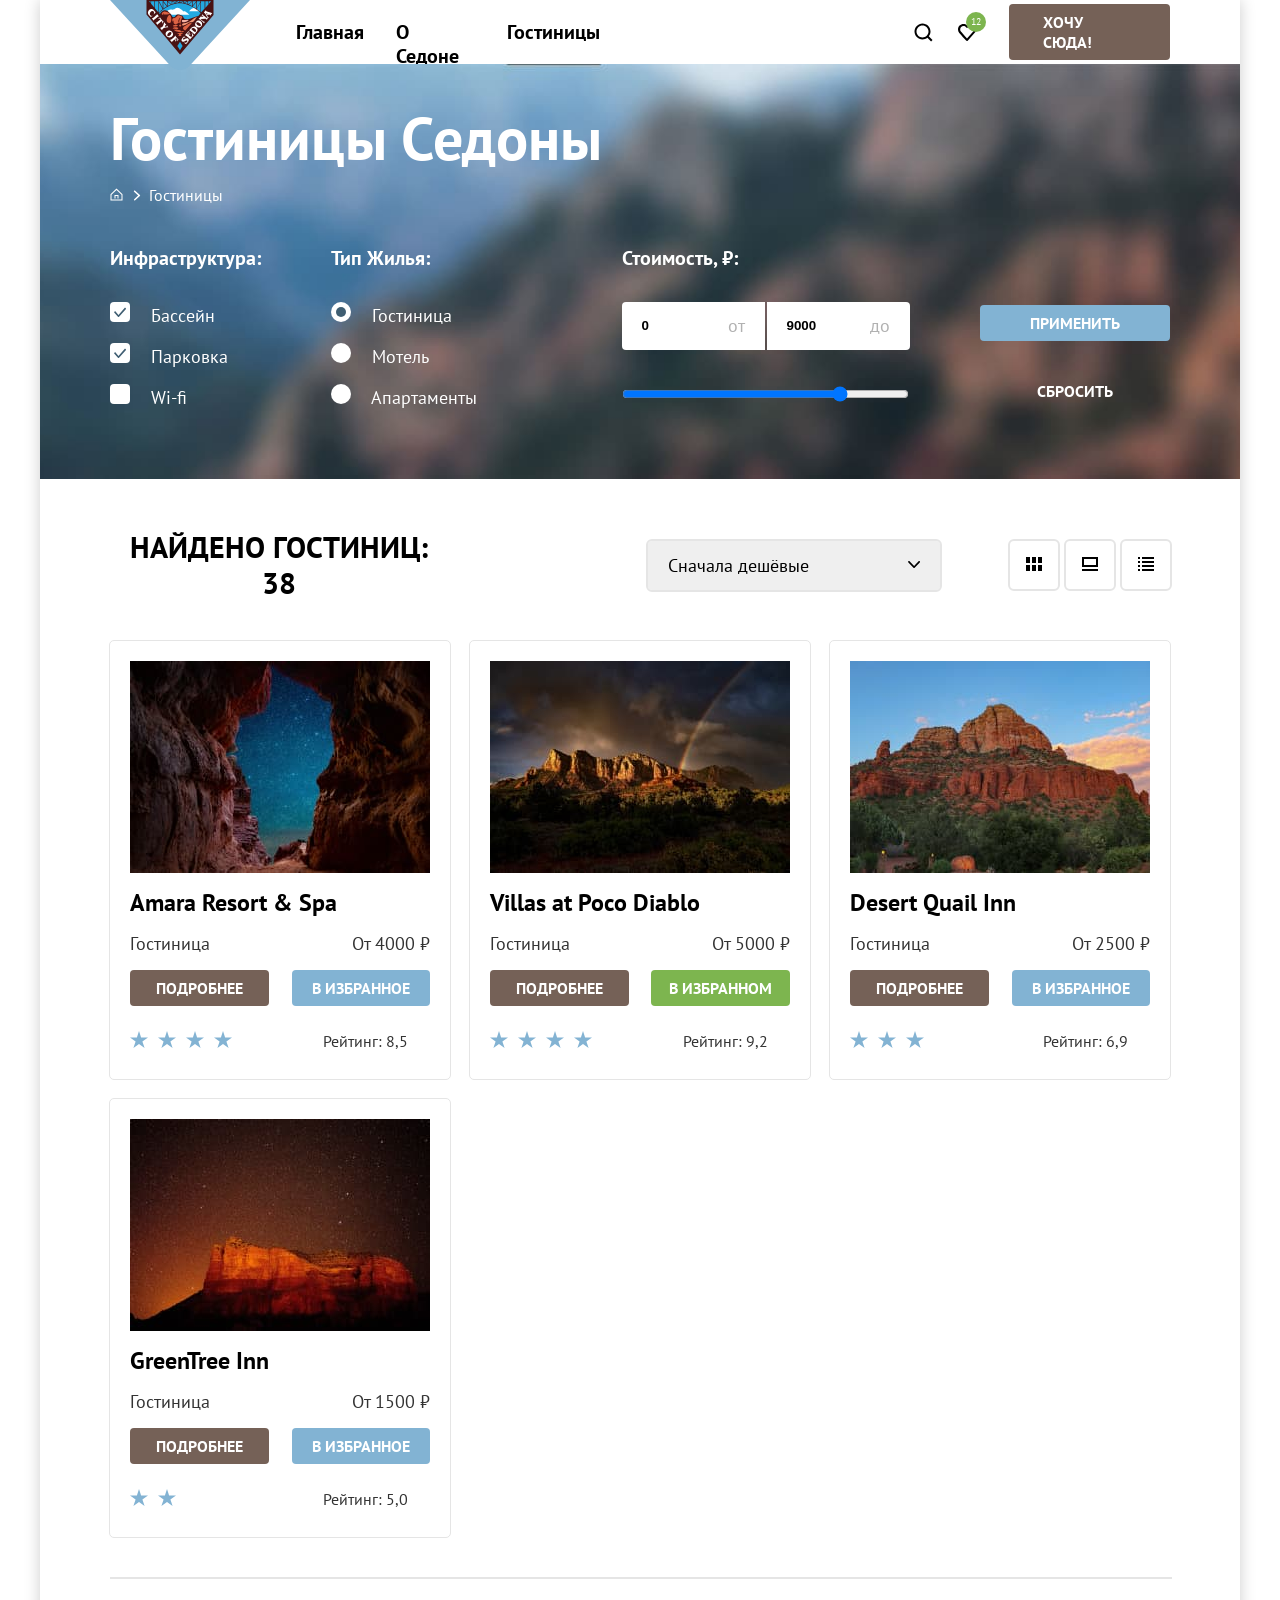
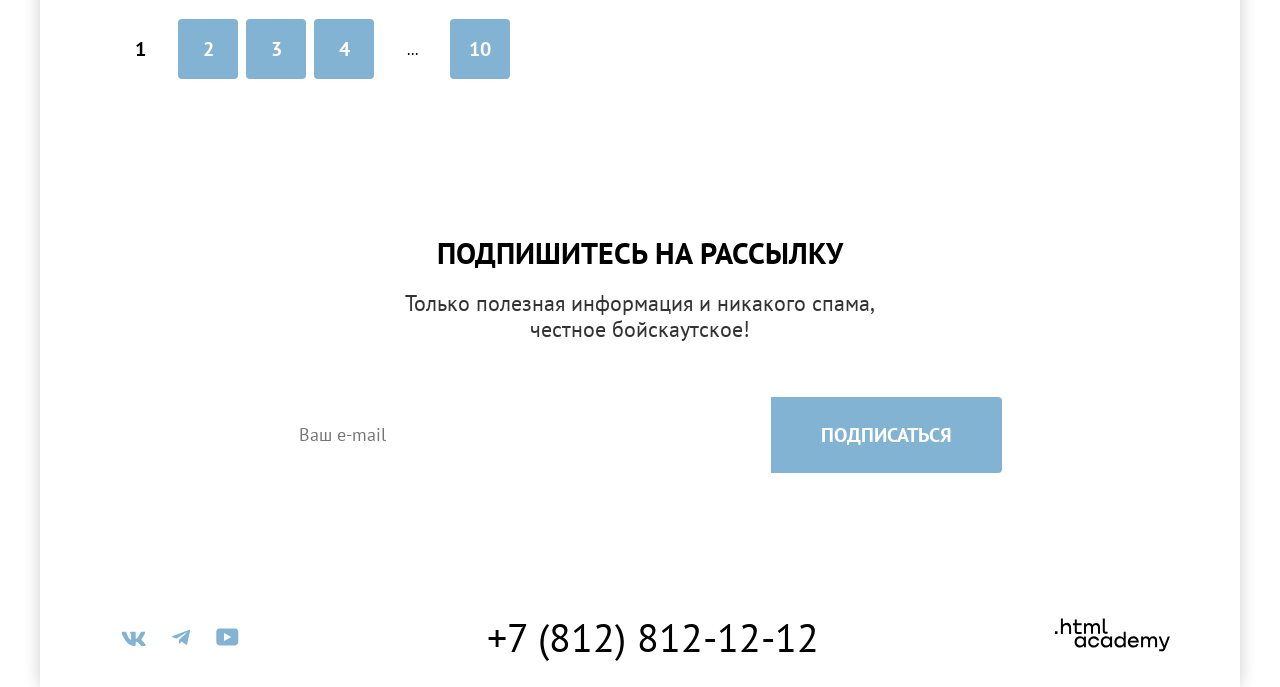
==== commit c0f6db8b: "5-6-7-8 chapter" ====
--- a/catalog.html
+++ b/catalog.html
@@ -10,7 +10,7 @@
     <header class="header">
       <a class="header__logo" href="index.html">
         <span class="visually-hidden">Обновить главную страницу</span>
-        <img class="logo" src="images/general/header/header-logo.svg" alt="Логотип сайта «Седона»" width="138" height="64">
+        <img class="logo" src="images/general/header/header-logo.svg" alt="Логотип сайта «Седона»" width="140" height="70">
       </a>
       <nav class="header__navigation navigation">
         <ul class="list navigation__list basic-list bold">
@@ -42,7 +42,7 @@
       </nav>
       <a class="header__link button" href="catalog.html" aria-current="page">Хочу сюда!</a>
     </header>
-    <main class="catalog">
+    <main class="main catalog">
       <section class="catalog__hotels-filter hotels-filter">
         <header class="hotels-filter__navigation">
         <h1 class="hotels-filter__title">Гостиницы Седоны</h1>
@@ -59,7 +59,7 @@
         </header>
         <form class="hotels-filter__form filters-form" action="https://echo.htmlacademy.ru/" method="get">
           <fieldset class="filters-form__group">
-            <legend class="filters-form__title bold">Инфраструктура</legend>
+            <legend class="filters-form__title bold">Инфраструктура:</legend>
             <ul class="list filters-form__list filter-list">
               <li class="filter-list__item">
                 <label class="filter-list__control" for="pool">
@@ -81,7 +81,7 @@
               </li>
             </ul>
           </fieldset>
-          <fieldset class="filters-form__group">
+          <fieldset class="filters-form__group filters-form__group--margin">
             <legend class="filters-form__title bold">Тип Жилья:</legend>
             <ul class="list filters-form__list filter-list">
               <li class="filter-list__item">
@@ -109,17 +109,19 @@
             <div class="filters-form__wrapper range-wrapper">
               <label class="range-wrapper__control" for="min-value">
                 <input class="range-wrapper__control-input bold" type="number" id="min-value" name="min-value" min="0" max="9000" value="0">
-                от
+                <span>от</span>
               </label>
               <label class="range-wrapper__control" for="max-value">
                 <input class="range-wrapper__control-input bold" type="number" id="max-value" name="max-value" min="0" max="9000" value="9000">
-                до
+                <span>до</span>
               </label>
             </div>
             <input class="filters-form__range-control-input" type="range" min="0" max="9000" value="7000">
           </fieldset>
-          <button class="filters-form__button button button--second-color" type="submit">Применить</button>
-          <button class="filters-form__button button button--transparent" type="reset">Сбросить</button>
+          <div class="filters-form__button-wrapper">
+            <button class="filters-form__button button button--second-color" type="submit">Применить</button>
+            <button class="filters-form__button button button--transparent" type="reset">Сбросить</button>
+          </div>
         </form>
       </section>
       <section class="catalog__hotels-result hotels-result">
@@ -166,6 +168,10 @@
               <div class="card__quality">
                 <span class="card__stars card__stars--four-stars">
                   <span class="visually-hidden">Четырёхзвёздочный отель</span>
+                  <span class="star"></span>
+                  <span class="star"></span>
+                  <span class="star"></span>
+                  <span class="star"></span>
                 </span>
                 <p class="card__rating">Рейтинг: <span class="card__rating-amount">8,5</span></p>
               </div>
@@ -188,6 +194,10 @@
               <div class="card__quality">
                 <span class="card__stars card__stars--four-stars">
                   <span class="visually-hidden">Четырёхзвёздочный отель</span>
+                  <span class="star"></span>
+                  <span class="star"></span>
+                  <span class="star"></span>
+                  <span class="star"></span>
                 </span>
                 <p class="card__rating">Рейтинг: <span class="card__rating-amount">9,2</span></p>
               </div>
@@ -210,6 +220,9 @@
               <div class="card__quality">
                 <span class="card__stars card__stars--three-stars">
                   <span class="visually-hidden">Трёхзвёздочный отель</span>
+                  <span class="star"></span>
+                  <span class="star"></span>
+                  <span class="star"></span>
                 </span>
                 <p class="card__rating">Рейтинг: <span class="card__rating-amount">6,9</span></p>
               </div>
@@ -232,6 +245,8 @@
               <div class="card__quality">
                 <span class="card__stars card__stars--two-stars">
                   <span class="visually-hidden">Двухзвёздочный отель</span>
+                  <span class="star"></span>
+                  <span class="star"></span>
                 </span>
                 <p class="card__rating">Рейтинг: <span class="card__rating-amount">5,0</span></p>
               </div>
@@ -294,17 +309,17 @@
     <footer class="footer">
       <ul class="list footer__social-list social-list">
         <li class="social-list__item">
-          <a class="social-list__link" href="https://vk.com/htmlacademy">
+          <a class="social-list__link social-list__link--icon-vk" href="https://vk.com/htmlacademy">
             <span class="visually-hidden">Ссылка на сайт Академии в Вконтакте</span>
           </a>
         </li>
         <li class="social-list__item">
-          <a class="social-list__link" href="https://t.me/htmlacademy">
+          <a class="social-list__link social-list__link--icon-tg" href="https://t.me/htmlacademy">
             <span class="visually-hidden">Ссылка на канал Академии в Телеграме</span>
           </a>
         </li>
         <li class="social-list__item">
-          <a class="social-list__link" href="https://www.youtube.com/user/htmlacademyru">
+          <a class="social-list__link social-list__link--icon-yt" href="https://www.youtube.com/user/htmlacademyru">
             <span class="visually-hidden">Ссылка на канал Академии в Ютубе</span>
           </a>
         </li>
--- a/styles/styles.css
+++ b/styles/styles.css
@@ -14,17 +14,32 @@
   font-display: swap;
 }
 
+html {
+  height: 100%;
+}
+
 body {
+  max-width: 1200px;
+  margin: 0 40px;
+  display: flex;
+  flex-direction: column;
+  justify-self: center;
+  min-height: 100%;
   font-family: "PT Sans", Arial, sans-serif;
   font-style: normal;
   font-weight: 400;
   color: #333;
   background-color: #ffffff;
+  box-shadow: 0 0 15px 0 rgba(0, 0, 0, 0.2);
 }
 
 img {
   max-width: 100%;
   display: block;
+}
+
+.main {
+  flex-grow: 1;
 }
 
 .visually-hidden {
@@ -48,7 +63,8 @@
 /* button */
 
 .button {
-  font-family: "PT Sans", sans-serif;
+   display: block;
+  font-family: inherit;
   font-weight: 700;
   font-size: 16px;
   line-height: 125%;
@@ -77,6 +93,7 @@
 .title {
   color: #000000;
   text-transform: uppercase;
+  margin: 0;
 }
 
 .hotels-list .title {
@@ -95,14 +112,23 @@
   line-height: 117%;
 }
 
+.advantages__list .title {
+  max-width: 175px;
+  margin: 0 auto;
+  text-align: center;
+}
+
 .hotels-filter__title {
   font-size: 60px;
   line-height: 130%;
+  margin: 0;
 }
 
 .filters-form__title {
   font-size: 20px;
   line-height: 120%;
+  margin: 0;
+  padding: 0;
 }
 
 /* text */
@@ -110,6 +136,7 @@
 .section-header .text {
   font-size: 22px;
   line-height: 118%;
+  margin: 0;
 }
 
 .advantages__list .text,
@@ -117,6 +144,13 @@
 .hotels-list .text {
   font-size: 18px;
   line-height: 117%;
+  margin: 0;
+}
+
+.advantages__list .text {
+  max-width: 230px;
+  margin: 0 85px;
+  text-align: center;
 }
 
 /* link */
@@ -137,7 +171,6 @@
   font-size: 20px;
   line-height: 180%;
   color: #ffffff;
-  background-color: #82b3d3;
 }
 
 .basic-list__link {
@@ -152,9 +185,12 @@
 
 .list {
   list-style-type: none;
+  padding: 0;
+  margin: 0;
 }
 
 .navigation {
+  display: flex;
   font-size: 20px;
   line-height: 120%;
 }
@@ -163,23 +199,25 @@
 .card__rating-amount {
   font-size: 16px;
   line-height: 125%;
+  margin: 0;
 }
 
 .hotels-result__sorting {
-  font-family: "PT Sans", sans-serif;
+  font-family: inherit;
   font-size: 18px;
   line-height: 117%;
 }
 
 .filter-list__control {
-  font-family: "PT Sans", sans-serif;
+  display: block;
+  font-family: inherit;
   font-size: 18px;
   line-height: 128%;
 }
 
 .range-wrapper__control,
 .subscribe__input {
-  font-family: "PT Sans", sans-serif;
+  font-family: inherit;
   font-size: 18px;
   line-height: 133%;
 }
@@ -191,7 +229,7 @@
 }
 
 .filter-list__control-input {
-  font-family: "PT Sans", sans-serif;
+  font-family: inherit;
 }
 
 
@@ -204,17 +242,50 @@
 
 .main__promo {
   width: 1200px;
+  max-height: 485px;
   background-color: #82b3d3;
   background-image: url("../images/index/backgrounds/index-promo-background.jpg");
 }
 
+.main__promo::after {
+  content: url("/images/index/icons/divider.svg");
+}
+
 .advantages__item {
+  display: flex;
+  align-items: center;
+  justify-content: center;
+  flex-direction: column;
   background-color: rgba(131, 179, 211, 0.12);
 }
 
 .advantages__item--second-color {
+  grid-column-start: 1;
+  grid-column-end: 4;
+  flex-direction: row;
   color: #ffffff;
   background-color: #82b3d3;
+}
+
+.advantages__item--second-color:last-of-type {
+  flex-direction: row-reverse;
+}
+
+.advantages__item--second-color .title {
+  color: #ffffff;
+}
+
+.advantages__item .advantages__item-title::after {
+  content: "";
+  display: block;
+  width: 57px;
+  height: 2px;
+  background-color: rgba(0, 0, 0, 0.3);
+  margin: 30px 60px;
+}
+
+.advantages__item--second-color .advantages__item-title::after {
+  background-color: rgba(255, 255, 255, 0.3);
 }
 
 .advantages__item--third-color {
@@ -226,7 +297,12 @@
   color: #ffffff;
   background-color: #82b3d3;
   background-image: url("../images/index/backgrounds/index-subscribe-background.jpg");
+  background-size: cover;
   background-repeat: no-repeat;
+}
+
+.main__subscribe .title {
+  color: #ffffff;
 }
 
 .catalog__hotels-filter {
@@ -245,5 +321,620 @@
 }
 
 .filters-form__group {
+  min-width: 150.5px;
+  margin: 0 70px 0 0;
+  padding: 0;
   border: none;
 }
+
+.header {
+  display: flex;
+  padding: 0 70px;
+  max-height: 64px;
+}
+
+.header__logo {
+  position: relative;
+  margin-right: 30px;
+}
+
+.navigation__list {
+  display: flex;
+  padding: 0;
+}
+
+.basic-list {
+  margin: 0 285px 0 0;
+}
+
+.basic-list__item {
+  padding: 20px 16px;
+}
+
+.user-list {
+  margin: 0 20px 0 0;
+}
+
+.user-list__item {
+  padding: 22px 12px;
+}
+
+.user-list__link {
+  position: relative;
+  font-family: inherit;
+  display: block;
+  width: 20px;
+  height: 20px;
+  text-decoration: none;
+  font-size: 10px;
+  line-height: 100%;
+}
+
+.user-list__link--loop {
+  background-image: url("/images/general/header/header-user-list-icon-loop.svg");
+  background-repeat: no-repeat;
+  background-position: center;
+}
+
+.user-list__link--heart {
+  background-image: url("/images/general/header/header-user-list-icon-heart.svg");
+  background-repeat: no-repeat;
+  background-position: center;
+}
+
+.user-list__link-counter {
+  position: absolute;
+  display: flex;
+  align-items: center;
+  justify-content: center;
+  top: -15px;
+  left: 4px;
+  width: 20px;
+  height: 20px;
+  margin: 5px;
+  border-radius: 10px;
+  color: #fff;
+  background-color: #7db54f;
+}
+
+.header__link {
+  align-self: center;
+  margin: 0 auto;
+  padding: 8px 34px
+}
+
+.main__promo-img {
+  margin: 0 auto;
+  padding: 51px 0 25px 0;
+}
+
+.section-header {
+  display: flex;
+  flex-direction: column;
+  justify-content: center;
+  align-items: center;
+  text-align: center;
+}
+
+.advantages__header {
+  padding: 69px 0 90px 0;
+}
+
+.advantages__header .section-header__title {
+  max-width: 620px;
+  margin-bottom: 25px;
+}
+
+.advantages__list {
+  display: grid;
+  grid-template-columns: 400px 400px 400px;
+  grid-template-rows: 385px 385px 385px;
+}
+
+.reasons__header {
+  padding: 64px 0;
+}
+
+.reasons__header .title {
+  max-width: 505px;
+  margin-bottom: 20px;
+}
+
+.reasons__item--second-color {
+  background-color: rgba(131, 179, 211, 0.12);;
+}
+
+.reasons__list {
+  display: flex;
+}
+
+.reasons__item {
+  padding: 81px 85px;
+  text-align: center;
+}
+
+.reasons__item--home .reasons__item-title::before {
+  content: url("/images/index/icons/index-reasons-icon-home.svg");
+  display: block;
+  height: 72px;
+  margin-bottom: 30px;
+}
+
+.reasons__item--burger .reasons__item-title::before {
+  content: url("/images/index/icons/index-reasons-icon-burger.svg");
+  display: block;
+  height: 72px;
+  margin-bottom: 30px;
+}
+
+.reasons__item--present .reasons__item-title::before {
+  content: url("/images/index/icons/index-reasons-icon-present.svg");
+  display: block;
+  height: 72px;
+  margin-bottom: 30px;
+}
+
+.reasons__item-title {
+  margin-bottom: 30px;
+}
+
+.reasons__item-text {
+  max-width: 230px;
+}
+
+.main__search {
+  padding: 96px 0;
+}
+
+.main__search .search__header{
+  margin-bottom: 54px;
+}
+
+.search__header .title{
+  margin-bottom: 20px;
+}
+
+.search__header .text {
+  max-width: 592px;
+}
+
+.search__button {
+  margin: 0 auto;
+  padding: 8px 50px;
+}
+
+.subscribe {
+  padding: 96px 0 104px 0;
+}
+
+.subscribe__header .title{
+  margin-bottom: 20px;
+}
+
+.subscribe__header .text{
+  max-width: 475px;
+}
+
+.subscribe__header {
+  margin-bottom: 54px;
+}
+
+.subscribe__form {
+  display: flex;
+  justify-content: center;
+}
+
+.subscribe__input {
+  width: 452px;
+  height: 52px;
+  padding: 12px 20px;
+  border: none;
+  outline: 1px #ffffff;
+  border-radius: 4px 0 0 4px;
+}
+
+.subscribe__button {
+  padding: 8px 50px;
+  border-radius: 0 4px 4px 0;
+}
+
+.footer {
+  display: flex;
+  align-items: center;
+  justify-content: space-between;
+  padding: 40px 70px 30px 70px;
+
+}
+
+.footer__social-list {
+  display: flex;
+}
+
+.social-list__item {
+  display: flex;
+  align-items: center;
+  justify-content: center;
+  width: 47px;
+  height: 40px;
+}
+
+.social-list__link--icon-vk {
+  max-height: 14px;
+}
+
+.social-list__link--icon-vk::after {
+  content: url("/images/general/footer/footer-social-list-icon-vk.svg");
+  width: 24px;
+  height: 14px;
+}
+
+.social-list__link--icon-tg {
+  max-height: 16px;
+}
+
+.social-list__link--icon-tg::after {
+  content: url("/images/general/footer/footer-social-list-icon-tg.svg");
+  width: 18px;
+  height: 16px;
+}
+
+.social-list__link--icon-yt {
+  max-height: 18px;
+}
+
+.social-list__link--icon-yt::after {
+  content: url("/images/general/footer/footer-social-list-icon-yt.svg");
+  width: 23px;
+  height: 18px;
+}
+
+
+.catalog__hotels-filter {
+  display: flex;
+  padding: 35px 70px 70px 70px;
+  flex-wrap: wrap;
+}
+
+.hotels-filter__navigation {
+  max-height: 107px;
+  margin-bottom: 40px;
+}
+
+.hotels-filter__title {
+  margin: 0 0 8px 0;
+}
+
+.hotels-filter__form {
+  display: flex;
+}
+
+.filters-form__group--margin {
+  margin-right: 140px;
+}
+
+.filters-form__title {
+  margin-bottom: 32px;
+}
+
+.filters-form__button-wrapper {
+  align-self: flex-end;
+}
+
+.filters-form__button-wrapper .button--second-color {
+  padding: 8px 50px;
+  margin-bottom: 32px;
+}
+
+.filters-form__button-wrapper .button--transparent {
+  padding: 8px 57.5px;
+}
+
+.filter-list__item {
+  margin-bottom: 16px;
+}
+
+.filter-list__item:last-child {
+  margin-bottom: 0;
+}
+
+.filter-list__control-input[type="checkbox"] {
+  appearance: none;
+  position: relative;
+  width: 20px;
+  height: 20px;
+  margin: 0 16px 0 0;
+  padding: 0;
+  border-radius: 4px;
+  background-color: #fff;
+}
+
+.filter-list__control-input[type="checkbox"]::after {
+  content: "";
+  position: absolute;
+  width: 0;
+  height: 0;
+  margin: 5px 4px 5px 4px;
+  background-image: url("/images/catalog/icons/catalog-filters-form-checkbox-icon-mark.svg");
+  background-repeat: no-repeat;
+}
+
+.filter-list__control-input[type="checkbox"]:checked:after {
+  width: 12px;
+  height: 10px;
+}
+
+.filter-list__control-input[type="radio"] {
+  appearance: none;
+  position: relative;
+  width: 20px;
+  height: 20px;
+  margin: 0 16px 0 0;
+  border-radius: 50%;
+  background-color: #fff;
+}
+
+.filter-list__control-input[type="radio"]::after {
+  content: "";
+  position: absolute;
+  width: 0;
+  height: 0;
+  margin: 5px;
+  border-radius: 50%;
+  background-color: #3f5e72;
+}
+
+.filter-list__control-input[type="radio"]:checked:after {
+  width: 10px;
+  height: 10px;
+}
+
+.filters-form__wrapper {
+  display: flex;
+  margin-bottom: 36px;
+}
+
+.range-wrapper__control {
+  position: relative;
+  display: block;
+  width: 143px;
+  margin-right: 2px;
+}
+
+.range-wrapper__control:last-of-type {
+  margin-right: 0;
+}
+
+.range-wrapper__control-input {
+  width: 103px;
+  height: 24px;
+  padding: 12px 20px;
+  border: none;
+  border-radius: 4px 0 0 4px;
+}
+
+.range-wrapper__control:last-of-type .range-wrapper__control-input {
+  border-radius: 0 4px 4px 0;
+}
+
+.range-wrapper__control span {
+  position: absolute;
+  top: 12px;
+  right: 20px;
+  color: #000;
+  opacity: 0.3;
+}
+
+.filters-form__range-control-input {
+  margin: 0;
+  width: 287px;
+}
+
+.catalog__hotels-result {
+  padding: 50px 70px 60px 70px;
+}
+
+.hotels-result__header {
+  flex-direction: row;
+  justify-content: space-between;
+  margin-bottom: 40px;
+}
+
+.hotels-result__title {
+  margin-right: 200px;
+}
+
+.hotels-result__sorting::-ms-expand {
+  display: none;
+}
+
+.hotels-result__sorting {
+  position: relative;
+  -webkit-appearance: none;
+  -moz-appearance: none;
+  appearance: none;
+  list-style: none;
+  min-width: 292px;
+  padding: 14px 20px;
+  margin-right: 70px;
+  border: none;
+  outline: 2px solid #e5e5e5;
+  border-radius: 4px;
+  background-image: url("/images/catalog/icons/select-caret.svg");
+  background-repeat: no-repeat;
+  background-position-x: calc(100% - 20px);
+  background-position-y: calc(100% - 21px);
+  background-size: 12px;
+}
+
+.hotels-result__view {
+  display: flex;
+}
+
+.view-list__item {
+  margin-right: 8px;
+  display: flex;
+  align-items: center;
+  justify-content: center;
+  width: 48px;
+  height: 48px;
+  outline: 2px solid #e5e5e5;
+  border-radius: 4px;
+}
+
+.view-list__item:last-of-type {
+  margin-right: 0;
+}
+
+.view-list__link--plate-view::after {
+  content: url("/images/catalog/icons/catalog-view-icon-plate.svg");
+  width: 16px;
+  height: 14px;
+}
+
+.view-list__link--card-view::after {
+  content: url("/images/catalog/icons/catalog-view-icon-cards.svg");
+  width: 16px;
+  height: 14px;
+}
+
+.view-list__link--list-view::after {
+  content: url("/images/catalog/icons/catalog-view-icon-list.svg");
+  width: 16px;
+  height: 14px;
+}
+
+.hotels-result__list {
+  display: grid;
+  grid-template-columns: 340px 340px 340px;
+  grid-template-rows: 438px 438px;
+  gap: 20px;
+  margin-bottom: 40px;
+}
+
+.hotels-list__item {
+  padding: 20px;
+  outline: 1px solid #e5e5e5;
+  border-radius: 4px;
+}
+
+.card__image {
+  margin-bottom: 16px;
+}
+
+.card__title {
+  margin-bottom: 16px;
+}
+
+.card__info {
+  display: flex;
+  justify-content: space-between;
+  margin-bottom: 16px;
+}
+
+.card__info .text:last-of-type {
+  text-align: end;
+}
+
+.card__controls {
+  display: flex;
+  justify-content: space-between;
+  margin-bottom: 16px;
+}
+
+.card__controls-button {
+  max-width: 140px;
+  text-align: center;
+  padding: 8px 26px;
+}
+
+.card__controls .button--second-color {
+  padding: 8px 20px;
+}
+
+.card__controls .button--select-color {
+  padding: 8px 18px;
+}
+
+.star::after {
+  content: url("/images/catalog/icons/catalog-card-icon-star.svg");
+  width: 18px;
+  height: 17px;
+  margin-right: 6px;
+}
+
+.card__quality {
+  display: flex;
+  justify-content: space-between;
+  align-items: center;
+}
+
+.card__rating{
+  font-size: 16px;
+  line-height: 125%;
+  margin: 0;
+  padding: 9px 22px;
+  max-width: 140px;
+}
+
+.pagination__list {
+  display: flex;
+  align-items: center;
+}
+
+.pagination__link {
+  display: flex;
+  align-items: center;
+  justify-content: center;
+  margin-right: 8px;
+  width: 60px;
+  height: 60px;
+  background-color: #82b3d3;
+  border-radius: 4px;
+}
+
+.pagination__item:last-of-type .pagination__link {
+  margin-right: 0;
+}
+
+.pagination__link--active {
+  background-color: #fff;
+}
+
+.pagination__button {
+  margin-right: 8px;
+  width: 60px;
+  height: 60px;
+}
+
+.hotels-result__pagination::before {
+  content: "";
+  display: block;
+  width: 1060px;
+  height: 0;
+  border: 1px solid #e5e5e5;
+  margin-bottom: 40px;
+}
+
+.breadcrumbs-list {
+  display: flex;
+}
+
+.breadcrumbs-list__link--home-icon {
+  display: flex;
+}
+
+.breadcrumbs-list__link--home-icon::before {
+  content: url("/images/catalog/icons/catalog-breadscrumbs-list-icon-home.svg");
+  display: block;
+  width: 13px;
+  height: 15px;
+  margin-right: 10px;
+}
+
+.breadcrumbs-list__link--home-icon::after {
+  content: url("/images/catalog/icons/catalog-breadscrumbs-list-icon-arrow.svg");
+  display: block;
+  width: 6px;
+  height: 10px;
+  margin-right: 10px;
+}
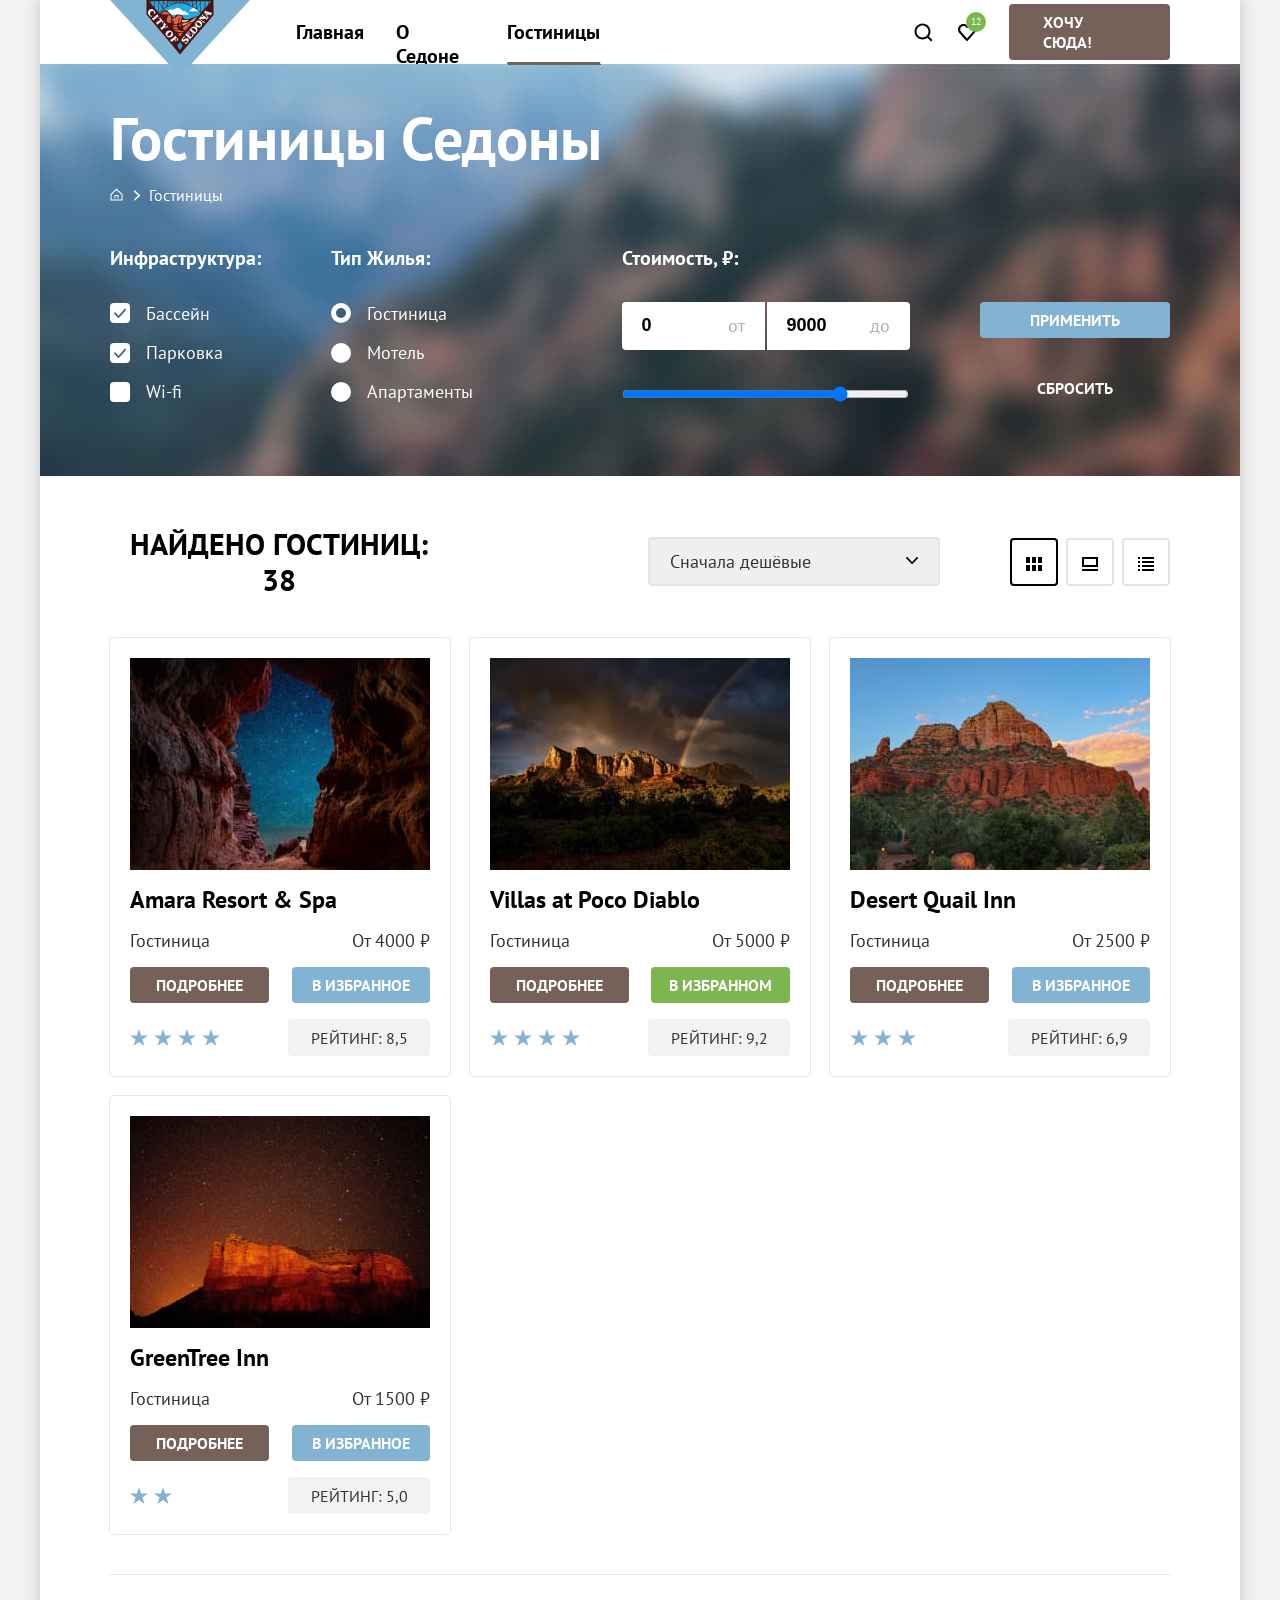
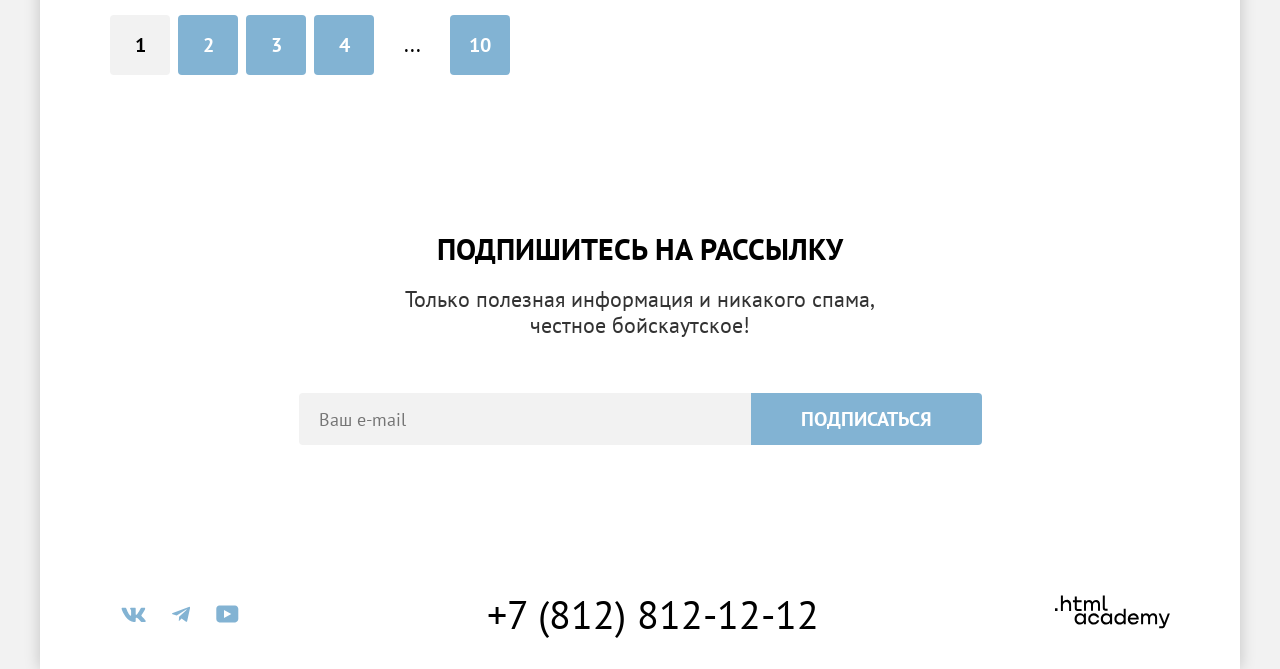
==== commit 4cfe9b77: "interactive elements" ====
--- a/catalog.html
+++ b/catalog.html
@@ -7,329 +7,334 @@
     <title>Каталог</title>
   </head>
   <body>
-    <header class="header">
-      <a class="header__logo" href="index.html">
-        <span class="visually-hidden">Обновить главную страницу</span>
-        <img class="logo" src="images/general/header/header-logo.svg" alt="Логотип сайта «Седона»" width="140" height="70">
-      </a>
-      <nav class="header__navigation navigation">
-        <ul class="list navigation__list basic-list bold">
-          <li class="basic-list__item">
-            <a class="basic-list__link" href="index.html">Главная</a>
-          </li>
-          <li class="basic-list__item">
-            <a class="basic-list__link" href="#">О Седоне</a>
-          </li>
-          <li class="basic-list__item">
-            <a class="basic-list__link" href="catalog.html" aria-current="page">Гостиницы</a>
-          </li>
-        </ul>
-        <ul class="list navigation__list user-list">
-          <li class="user-list__item">
-            <a class="user-list__link user-list__link--loop" href="#">
-              <span class="visually-hidden">Перейти на страницу поиска</span>
+    <div class="body-container">
+      <header class="header">
+        <a class="header__logo" href="index.html">
+          <span class="visually-hidden">Обновить главную страницу</span>
+          <img class="logo" src="images/general/header/header-logo.svg" alt="Логотип сайта «Седона»" width="140" height="70">
+        </a>
+        <nav class="header__navigation navigation">
+          <ul class="list navigation__list basic-list bold">
+            <li class="basic-list__item">
+              <a class="basic-list__link" href="index.html">Главная</a>
+            </li>
+            <li class="basic-list__item">
+              <a class="basic-list__link" href="#">О Седоне</a>
+            </li>
+            <li class="basic-list__item">
+              <a class="basic-list__link basic-list__link--active" href="catalog.html" aria-current="page">Гостиницы</a>
+            </li>
+          </ul>
+          <ul class="list navigation__list user-list">
+            <li class="user-list__item">
+              <a class="user-list__link user-list__link--loop" href="#">
+                <span class="visually-hidden">Перейти на страницу поиска</span>
+              </a>
+            </li>
+            <li class="user-list__item">
+              <a class="user-list__link user-list__link--heart" href="#">
+                <span class="visually-hidden">Перейти на страницу избранного</span>
+                <span class="user-list__link-counter">
+                  <span class="visually-hidden">Количество элементов в избранном: </span>12
+                </span>
+              </a>
+            </li>
+          </ul>
+        </nav>
+        <a class="header__link button" href="catalog.html" aria-current="page">Хочу сюда!</a>
+      </header>
+      <main class="main catalog">
+        <section class="catalog__hotels-filter hotels-filter">
+          <header class="hotels-filter__navigation">
+          <h1 class="hotels-filter__title">Гостиницы Седоны</h1>
+            <ul class="list hotels-filter__list breadcrumbs-list">
+              <li class="breadcrumbs-list__item">
+                <a class="breadcrumbs-list__link breadcrumbs-list__link--home-icon" href="index.html">
+                  <span class="visually-hidden">Переход на главную страницу</span>
+                </a>
+              </li>
+              <li class="breadcrumbs-list__item">
+                <a class="breadcrumbs-list__link" href="catalog.html" aria-current="page">Гостиницы</a>
+              </li>
+            </ul>
+          </header>
+          <form class="hotels-filter__form filters-form" action="https://echo.htmlacademy.ru/" method="get">
+            <fieldset class="filters-form__group">
+              <legend class="filters-form__title bold">Инфраструктура:</legend>
+              <ul class="list filters-form__list filter-list">
+                <li class="filter-list__item">
+                  <label class="filter-list__control" for="pool">
+                    <input class="filter-list__control-input" type="checkbox" name="infrastructure" id="pool" value="pool" checked>
+                    Бассейн
+                  </label>
+                </li>
+                <li class="filter-list__item">
+                  <label class="filter-list__control" for="parking">
+                    <input class="filter-list__control-input" type="checkbox" name="infrastructure" id="parking" value="parking" checked>
+                    Парковка
+                  </label>
+                </li>
+                <li class="filter-list__item">
+                  <label class="filter-list__control" for="wi-fi">
+                    <input class="filter-list__control-input" type="checkbox" name="infrastructure" id="wi-fi" value="wi-fi">
+                    Wi-fi
+                  </label>
+                </li>
+              </ul>
+            </fieldset>
+            <fieldset class="filters-form__group filters-form__group--margin">
+              <legend class="filters-form__title bold">Тип Жилья:</legend>
+              <ul class="list filters-form__list filter-list">
+                <li class="filter-list__item">
+                  <label class="filter-list__control" for="hotel">
+                    <input class="filter-list__control-input" type="radio" name="type-of-housing" id="hotel" value="hotel" checked>
+                    Гостиница
+                  </label>
+                </li>
+                <li class="filter-list__item">
+                  <label class="filter-list__control" for="motel">
+                    <input class="filter-list__control-input" type="radio" name="type-of-housing" id="motel" value="motel">
+                    Мотель
+                  </label>
+                </li>
+                <li class="filter-list__item">
+                  <label class="filter-list__control" for="apartments">
+                    <input class="filter-list__control-input" type="radio" name="type-of-housing" id="apartments" value="apartments">
+                    Апартаменты
+                  </label>
+                </li>
+              </ul>
+            </fieldset>
+            <fieldset class="filters-form__group">
+              <legend class="filters-form__title bold">Стоимость, ₽:</legend>
+              <div class="filters-form__wrapper range-wrapper">
+                <label class="range-wrapper__control" for="min-value">
+                  <input class="range-wrapper__control-input bold" type="number" id="min-value" name="min-value" min="0" max="9000" value="0">
+                  <span>от</span>
+                </label>
+                <label class="range-wrapper__control" for="max-value">
+                  <input class="range-wrapper__control-input bold" type="number" id="max-value" name="max-value" min="0" max="9000" value="9000">
+                  <span>до</span>
+                </label>
+              </div>
+              <input class="filters-form__range-control-input" type="range" min="0" max="9000" value="7000">
+            </fieldset>
+            <div class="filters-form__button-wrapper">
+              <button class="filters-form__button button button--second-color" type="submit">Применить</button>
+              <button class="filters-form__button button button--transparent" type="reset">Сбросить</button>
+            </div>
+          </form>
+        </section>
+        <section class="catalog__hotels-result hotels-result">
+          <header class="hotels-result__header section-header">
+            <h2 class="hotels-result__title title">Найдено гостиниц: <span class="hotels-result__amount">38</span></h2>
+            <select class="hotels-result__sorting" name="sorting">
+              <option value="cheap" selected>Сначала дешёвые</option>
+              <option value="popular">Сначала популярные</option>
+              <option value="expensive">Сначала дорогие</option>
+            </select>
+            <ul class="list hotels-result__view view-list">
+              <li class="view-list__item">
+                <a class="view-list__link view-list__link--plate-view view-list__link--active" href="#">
+                  <span class="visually-hidden">Показать плиткой</span>
+                </a>
+              </li>
+              <li class="view-list__item">
+                <a class="view-list__link view-list__link--card-view" href="#">
+                  <span class="visually-hidden">Показать карточками</span>
+                </a>
+              </li>
+              <li class="view-list__item">
+                <a class="view-list__link view-list__link--list-view" href="#">
+                  <span class="visually-hidden">Показать списком</span>
+                </a>
+              </li>
+            </ul>
+          </header>
+          <ul class="list hotels-result__list hotels-list">
+            <li class="hotels-list__item">
+              <article class="hotels-list__card card">
+                <img class="card__image" src="images/catalog/content/catalog-card-hotel-amara-resort.jpg" width="300" height="212" alt="Звёздное небо, окруженное скалами.">
+                <h3 class="card__title title">Amara Resort & Spa</h3>
+                <dl class="card__info">
+                  <dt class="visually-hidden">Тип жилья</dt>
+                  <dd class="text">Гостиница</dd>
+                  <dt class="visually-hidden">Цена</dt>
+                  <dd class="text">От 4000 ₽</dd>
+                </dl>
+                <div class="card__controls">
+                  <a class="card__controls-button button" href="#">Подробнее</a>
+                  <button class="card__controls-button button button--second-color" type="button">В избранное</button>
+                </div>
+                <div class="card__quality">
+                  <span class="card__stars card__stars--four-stars">
+                    <span class="visually-hidden">Четырёхзвёздочный отель</span>
+                    <span class="star"></span>
+                    <span class="star"></span>
+                    <span class="star"></span>
+                    <span class="star"></span>
+                  </span>
+                  <p class="card__rating">Рейтинг: <span class="card__rating-amount">8,5</span></p>
+                </div>
+              </article>
+            </li>
+            <li class="hotels-list__item">
+              <article class="hotels-list__card card">
+                <img class="card__image" src="images/catalog/content/catalog-card-hotel-poco-diablo.jpg" width="300" height="212" alt="Скалы на закате.">
+                <h3 class="card__title title">Villas at Poco Diablo</h3>
+                <dl class="card__info">
+                  <dt class="visually-hidden">Тип жилья</dt>
+                  <dd class="text">Гостиница</dd>
+                  <dt class="visually-hidden">Цена</dt>
+                  <dd class="text">От 5000 ₽</dd>
+                </dl>
+                <div class="card__controls">
+                  <a class="card__controls-button button" href="#">Подробнее</a>
+                  <button class="card__controls-button button button--select-color" type="button">В избранном</button>
+                </div>
+                <div class="card__quality">
+                  <span class="card__stars card__stars--four-stars">
+                    <span class="visually-hidden">Четырёхзвёздочный отель</span>
+                    <span class="star"></span>
+                    <span class="star"></span>
+                    <span class="star"></span>
+                    <span class="star"></span>
+                  </span>
+                  <p class="card__rating">Рейтинг: <span class="card__rating-amount">9,2</span></p>
+                </div>
+              </article>
+            </li>
+            <li class="hotels-list__item">
+              <article class="hotels-list__card card">
+                <img class="card__image" src="images/catalog/content/catalog-card-hotel-quail-inn.jpg" width="300" height="212" alt="Каньон в густой растительности.">
+                <h3 class="card__title title">Desert Quail Inn</h3>
+                <dl class="card__info">
+                  <dt class="visually-hidden">Тип жилья</dt>
+                  <dd class="text">Гостиница</dd>
+                  <dt class="visually-hidden">Цена</dt>
+                  <dd class="text">От 2500 ₽</dd>
+                </dl>
+                <div class="card__controls">
+                  <a class="card__controls-button button" href="#">Подробнее</a>
+                  <button class="card__controls-button button button--second-color" type="button">В избранное</button>
+                </div>
+                <div class="card__quality">
+                  <span class="card__stars card__stars--three-stars">
+                    <span class="visually-hidden">Трёхзвёздочный отель</span>
+                    <span class="star"></span>
+                    <span class="star"></span>
+                    <span class="star"></span>
+                  </span>
+                  <p class="card__rating">Рейтинг: <span class="card__rating-amount">6,9</span></p>
+                </div>
+              </article>
+            </li>
+            <li class="hotels-list__item">
+              <article class="hotels-list__card card">
+                <img class="card__image" src="images/catalog/content/catalog-card-hotel-greenTree-inn.jpg" width="300" height="212" alt="Каньон под звёздным небом.">
+                <h3 class="card__title title">GreenTree Inn</h3>
+                <dl class="card__info">
+                  <dt class="visually-hidden">Тип жилья</dt>
+                  <dd class="text">Гостиница</dd>
+                  <dt class="visually-hidden">Цена</dt>
+                  <dd class="text">От 1500 ₽</dd>
+                </dl>
+                <div class="card__controls">
+                  <a class="card__controls-button button" href="#">Подробнее</a>
+                  <button class="card__controls-button button button--second-color" type="button">В избранное</button>
+                </div>
+                <div class="card__quality">
+                  <span class="card__stars card__stars--two-stars">
+                    <span class="visually-hidden">Двухзвёздочный отель</span>
+                    <span class="star"></span>
+                    <span class="star"></span>
+                  </span>
+                  <p class="card__rating">Рейтинг: <span class="card__rating-amount">5,0</span></p>
+                </div>
+              </article>
+            </li>
+          </ul>
+          <nav class="hotels-result__pagination pagination">
+            <ul class="list pagination__list bold">
+              <li class="pagination__item">
+                <a class="pagination__link pagination__link--active" aria-current="page">
+                  <span class="visually-hidden">Страница под номером</span>
+                  1
+                </a>
+              </li>
+              <li class="pagination__item">
+                <a class="pagination__link button--second-color" href="#">
+                  <span class="visually-hidden">Страница под номером</span>
+                  2
+                </a>
+              </li>
+              <li class="pagination__item">
+                <a class="pagination__link button--second-color" href="#">
+                  <span class="visually-hidden">Страница под номером</span>
+                  3
+                </a>
+              </li>
+              <li class="pagination__item">
+                <a class="pagination__link button--second-color" href="#">
+                  <span class="visually-hidden">Страница под номером</span>
+                  4
+                </a>
+              </li>
+              <li class="pagination__item">
+                <button class="pagination__button button pagination--button-color" type="button">
+                  <span class="visually-hidden">Показать следующие страницы</span>
+                  ...
+                </button>
+              </li>
+              <li class="pagination__item">
+                <a class="pagination__link button--second-color" href="#">
+                  <span class="visually-hidden">Страница под номером</span>
+                  10
+                </a>
+              </li>
+            </ul>
+          </nav>
+        </section>
+        <section class="catalog__subscribe subscribe">
+          <header class="subscribe__header section-header">
+            <h2 class="section-header__title title">Подпишитесь на рассылку</h2>
+            <p class="section-header__text text">Только полезная информация и никакого спама, честное бойскаутское!</p>
+          </header>
+          <form class="subscribe__form" action="https://echo.htmlacademy.ru/" method="post">
+            <label class="visually-hidden" for="subscribe-email">Укажите ваш Email</label>
+            <input class="subscribe__input" type="email" name="user-email" id="subscribe-email" placeholder="Ваш e-mail" required>
+            <button class="subscribe__button button button--second-color" type="submit">Подписаться</button>
+          </form>
+        </section>
+      </main>
+      <footer class="footer">
+        <ul class="list footer__social-list social-list">
+          <li class="social-list__item">
+            <a class="social-list__link" href="https://vk.com/htmlacademy">
+              <span class="visually-hidden">Ссылка на сайт Академии в Вконтакте</span>
+              <svg xmlns="http://www.w3.org/2000/svg" width="25" height="15" fill="currentColor"><path fill-rule="evenodd" d="M24.1 1.8c.2-.5 0-1-.8-1h-2.6c-.7 0-1 .4-1.1.8 0 0-1.4 3.2-3.3 5.3-.6.6-.9.8-1.2.8-.2 0-.4-.2-.4-.8V1.8c0-.7-.2-1-.8-1h-4c-.5 0-.8.4-.8.6 0 .7 1 .8 1 2.6v3.8c0 .8 0 1-.4 1-.9 0-3-3.3-4.3-7-.3-.7-.5-1-1.2-1H1.6c-.8 0-1 .4-1 .8 0 .7 1 4 4.2 8.5C7 13.2 10 15 12.8 15c1.7 0 1.9-.4 1.9-1v-2.4c0-.7.2-.8.7-.8.4 0 1 .1 2.6 1.6 1.8 1.8 2 2.6 3 2.6h2.7c.7 0 1.1-.4 1-1.1-.3-.8-1.2-1.8-2.3-3-.6-.8-1.5-1.5-1.8-2-.4-.4-.3-.6 0-1 0 0 3.2-4.5 3.5-6Z" clip-rule="evenodd"/></svg>
             </a>
           </li>
-          <li class="user-list__item">
-            <a class="user-list__link user-list__link--heart" href="#">
-              <span class="visually-hidden">Перейти на страницу избранного</span>
-              <span class="user-list__link-counter">
-                <span class="visually-hidden">Количество элементов в избранном: </span>12
-              </span>
+          <li class="social-list__item">
+            <a class="social-list__link" href="https://t.me/htmlacademy">
+              <span class="visually-hidden">Ссылка на канал Академии в Телеграме</span>
+              <svg xmlns="http://www.w3.org/2000/svg" width="18" height="17" fill="currentColor"><path d="M16.8 1 .8 7c-1 .4-1 1-.2 1.3l4.1 1.3 9.5-6c.5-.3.9-.1.5.2l-7.6 7-.3 4.1c.4 0 .6-.2.8-.4l2-2 4.1 3.1c.8.5 1.3.3 1.5-.7L18 2.2c.3-1-.4-1.6-1.1-1.2Z"/></svg>
+            </a>
+          </li>
+          <li class="social-list__item">
+            <a class="social-list__link" href="https://www.youtube.com/user/htmlacademyru">
+              <span class="visually-hidden">Ссылка на канал Академии в Ютубе</span>
+              <svg xmlns="http://www.w3.org/2000/svg" width="23" height="18" fill="currentColor"><path d="M19 .4H3.4C1.6.4.3 2 .3 3.8v10c0 2 1.3 3.6 3.2 3.6h15.7c1.6 0 3.1-1.6 3.1-3.4V3.8C22.1 2 20.8.4 19 .4ZM8 12.9v-8l7.3 4-7.3 4Z"/></svg>
             </a>
           </li>
         </ul>
-      </nav>
-      <a class="header__link button" href="catalog.html" aria-current="page">Хочу сюда!</a>
-    </header>
-    <main class="main catalog">
-      <section class="catalog__hotels-filter hotels-filter">
-        <header class="hotels-filter__navigation">
-        <h1 class="hotels-filter__title">Гостиницы Седоны</h1>
-          <ul class="list hotels-filter__list breadcrumbs-list">
-            <li class="breadcrumbs-list__item">
-              <a class="breadcrumbs-list__link breadcrumbs-list__link--home-icon" href="index.html">
-                <span class="visually-hidden">Переход на главную страницу</span>
-              </a>
-            </li>
-            <li class="breadcrumbs-list__item">
-              <a class="breadcrumbs-list__link" href="catalog.html" aria-current="page">Гостиницы</a>
-            </li>
-          </ul>
-        </header>
-        <form class="hotels-filter__form filters-form" action="https://echo.htmlacademy.ru/" method="get">
-          <fieldset class="filters-form__group">
-            <legend class="filters-form__title bold">Инфраструктура:</legend>
-            <ul class="list filters-form__list filter-list">
-              <li class="filter-list__item">
-                <label class="filter-list__control" for="pool">
-                  <input class="filter-list__control-input" type="checkbox" name="infrastructure" id="pool" value="pool" checked>
-                  Бассейн
-                </label>
-              </li>
-              <li class="filter-list__item">
-                <label class="filter-list__control" for="parking">
-                  <input class="filter-list__control-input" type="checkbox" name="infrastructure" id="parking" value="parking" checked>
-                  Парковка
-                </label>
-              </li>
-              <li class="filter-list__item">
-                <label class="filter-list__control" for="wi-fi">
-                  <input class="filter-list__control-input" type="checkbox" name="infrastructure" id="wi-fi" value="wi-fi">
-                  Wi-fi
-                </label>
-              </li>
-            </ul>
-          </fieldset>
-          <fieldset class="filters-form__group filters-form__group--margin">
-            <legend class="filters-form__title bold">Тип Жилья:</legend>
-            <ul class="list filters-form__list filter-list">
-              <li class="filter-list__item">
-                <label class="filter-list__control" for="hotel">
-                  <input class="filter-list__control-input" type="radio" name="type-of-housing" id="hotel" value="hotel" checked>
-                  Гостиница
-                </label>
-              </li>
-              <li class="filter-list__item">
-                <label class="filter-list__control" for="motel">
-                  <input class="filter-list__control-input" type="radio" name="type-of-housing" id="motel" value="motel">
-                  Мотель
-                </label>
-              </li>
-              <li class="filter-list__item">
-                <label class="filter-list__control" for="apartments">
-                  <input class="filter-list__control-input" type="radio" name="type-of-housing" id="apartments" value="apartments">
-                  Апартаменты
-                </label>
-              </li>
-            </ul>
-          </fieldset>
-          <fieldset class="filters-form__group">
-            <legend class="filters-form__title bold">Стоимость, ₽:</legend>
-            <div class="filters-form__wrapper range-wrapper">
-              <label class="range-wrapper__control" for="min-value">
-                <input class="range-wrapper__control-input bold" type="number" id="min-value" name="min-value" min="0" max="9000" value="0">
-                <span>от</span>
-              </label>
-              <label class="range-wrapper__control" for="max-value">
-                <input class="range-wrapper__control-input bold" type="number" id="max-value" name="max-value" min="0" max="9000" value="9000">
-                <span>до</span>
-              </label>
-            </div>
-            <input class="filters-form__range-control-input" type="range" min="0" max="9000" value="7000">
-          </fieldset>
-          <div class="filters-form__button-wrapper">
-            <button class="filters-form__button button button--second-color" type="submit">Применить</button>
-            <button class="filters-form__button button button--transparent" type="reset">Сбросить</button>
-          </div>
-        </form>
-      </section>
-      <section class="catalog__hotels-result hotels-result">
-        <header class="hotels-result__header section-header">
-          <h2 class="hotels-result__title title">Найдено гостиниц: <span class="hotels-result__amount">38</span></h2>
-          <select class="hotels-result__sorting" name="sorting">
-            <option value="cheap" selected>Сначала дешёвые</option>
-            <option value="popular">Сначала популярные</option>
-            <option value="expensive">Сначала дорогие</option>
-          </select>
-          <ul class="list hotels-result__view view-list">
-            <li class="view-list__item">
-              <a class="view-list__link view-list__link--plate-view view-list__link--active" href="#">
-                <span class="visually-hidden">Показать плиткой</span>
-              </a>
-            </li>
-            <li class="view-list__item">
-              <a class="view-list__link view-list__link--card-view" href="#">
-                <span class="visually-hidden">Показать карточками</span>
-              </a>
-            </li>
-            <li class="view-list__item">
-              <a class="view-list__link view-list__link--list-view" href="#">
-                <span class="visually-hidden">Показать списком</span>
-              </a>
-            </li>
-          </ul>
-        </header>
-        <ul class="list hotels-result__list hotels-list">
-          <li class="hotels-list__item">
-            <article class="hotels-list__card card">
-              <img class="card__image" src="images/catalog/content/catalog-card-hotel-amara-resort.jpg" width="300" height="212" alt="Звёздное небо, окруженное скалами.">
-              <h3 class="card__title title">Amara Resort & Spa</h3>
-              <dl class="card__info">
-                <dt class="visually-hidden">Тип жилья</dt>
-                <dd class="text">Гостиница</dd>
-                <dt class="visually-hidden">Цена</dt>
-                <dd class="text">От 4000 ₽</dd>
-              </dl>
-              <div class="card__controls">
-                <a class="card__controls-button button" href="#">Подробнее</a>
-                <button class="card__controls-button button button--second-color" type="button">В избранное</button>
-              </div>
-              <div class="card__quality">
-                <span class="card__stars card__stars--four-stars">
-                  <span class="visually-hidden">Четырёхзвёздочный отель</span>
-                  <span class="star"></span>
-                  <span class="star"></span>
-                  <span class="star"></span>
-                  <span class="star"></span>
-                </span>
-                <p class="card__rating">Рейтинг: <span class="card__rating-amount">8,5</span></p>
-              </div>
-            </article>
-          </li>
-          <li class="hotels-list__item">
-            <article class="hotels-list__card card">
-              <img class="card__image" src="images/catalog/content/catalog-card-hotel-poco-diablo.jpg" width="300" height="212" alt="Скалы на закате.">
-              <h3 class="card__title title">Villas at Poco Diablo</h3>
-              <dl class="card__info">
-                <dt class="visually-hidden">Тип жилья</dt>
-                <dd class="text">Гостиница</dd>
-                <dt class="visually-hidden">Цена</dt>
-                <dd class="text">От 5000 ₽</dd>
-              </dl>
-              <div class="card__controls">
-                <a class="card__controls-button button" href="#">Подробнее</a>
-                <button class="card__controls-button button button--select-color" type="button">В избранном</button>
-              </div>
-              <div class="card__quality">
-                <span class="card__stars card__stars--four-stars">
-                  <span class="visually-hidden">Четырёхзвёздочный отель</span>
-                  <span class="star"></span>
-                  <span class="star"></span>
-                  <span class="star"></span>
-                  <span class="star"></span>
-                </span>
-                <p class="card__rating">Рейтинг: <span class="card__rating-amount">9,2</span></p>
-              </div>
-            </article>
-          </li>
-          <li class="hotels-list__item">
-            <article class="hotels-list__card card">
-              <img class="card__image" src="images/catalog/content/catalog-card-hotel-quail-inn.jpg" width="300" height="212" alt="Каньон в густой растительности.">
-              <h3 class="card__title title">Desert Quail Inn</h3>
-              <dl class="card__info">
-                <dt class="visually-hidden">Тип жилья</dt>
-                <dd class="text">Гостиница</dd>
-                <dt class="visually-hidden">Цена</dt>
-                <dd class="text">От 2500 ₽</dd>
-              </dl>
-              <div class="card__controls">
-                <a class="card__controls-button button" href="#">Подробнее</a>
-                <button class="card__controls-button button button--second-color" type="button">В избранное</button>
-              </div>
-              <div class="card__quality">
-                <span class="card__stars card__stars--three-stars">
-                  <span class="visually-hidden">Трёхзвёздочный отель</span>
-                  <span class="star"></span>
-                  <span class="star"></span>
-                  <span class="star"></span>
-                </span>
-                <p class="card__rating">Рейтинг: <span class="card__rating-amount">6,9</span></p>
-              </div>
-            </article>
-          </li>
-          <li class="hotels-list__item">
-            <article class="hotels-list__card card">
-              <img class="card__image" src="images/catalog/content/catalog-card-hotel-greenTree-inn.jpg" width="300" height="212" alt="Каньон под звёздным небом.">
-              <h3 class="card__title title">GreenTree Inn</h3>
-              <dl class="card__info">
-                <dt class="visually-hidden">Тип жилья</dt>
-                <dd class="text">Гостиница</dd>
-                <dt class="visually-hidden">Цена</dt>
-                <dd class="text">От 1500 ₽</dd>
-              </dl>
-              <div class="card__controls">
-                <a class="card__controls-button button" href="#">Подробнее</a>
-                <button class="card__controls-button button button--second-color" type="button">В избранное</button>
-              </div>
-              <div class="card__quality">
-                <span class="card__stars card__stars--two-stars">
-                  <span class="visually-hidden">Двухзвёздочный отель</span>
-                  <span class="star"></span>
-                  <span class="star"></span>
-                </span>
-                <p class="card__rating">Рейтинг: <span class="card__rating-amount">5,0</span></p>
-              </div>
-            </article>
-          </li>
-        </ul>
-        <nav class="hotels-result__pagination pagination">
-          <ul class="list pagination__list bold">
-            <li class="pagination__item">
-              <a class="pagination__link pagination__link--active" aria-current="page">
-                <span class="visually-hidden">Страница под номером</span>
-                1
-              </a>
-            </li>
-            <li class="pagination__item">
-              <a class="pagination__link" href="#">
-                <span class="visually-hidden">Страница под номером</span>
-                2
-              </a>
-            </li>
-            <li class="pagination__item">
-              <a class="pagination__link" href="#">
-                <span class="visually-hidden">Страница под номером</span>
-                3
-              </a>
-            </li>
-            <li class="pagination__item">
-              <a class="pagination__link" href="#">
-                <span class="visually-hidden">Страница под номером</span>
-                4
-              </a>
-            </li>
-            <li class="pagination__item">
-              <button class="pagination__button button" type="button">
-                <span class="visually-hidden">Показать следующие страницы</span>
-                ...
-              </button>
-            </li>
-            <li class="pagination__item">
-              <a class="pagination__link" href="#">
-                <span class="visually-hidden">Страница под номером</span>
-                10
-              </a>
-            </li>
-          </ul>
-        </nav>
-      </section>
-      <section class="catalog__subscribe subscribe">
-        <header class="subscribe__header section-header">
-          <h2 class="section-header__title title">Подпишитесь на рассылку</h2>
-          <p class="section-header__text text">Только полезная информация и никакого спама, честное бойскаутское!</p>
-        </header>
-        <form class="subscribe__form" action="https://echo.htmlacademy.ru/" method="post">
-          <label class="visually-hidden" for="subscribe-email">Укажите ваш Email</label>
-          <input class="subscribe__input" type="email" name="user-email" id="subscribe-email" placeholder="Ваш e-mail" required>
-          <button class="subscribe__button button button--second-color" type="submit">Подписаться</button>
-        </form>
-      </section>
-    </main>
-    <footer class="footer">
-      <ul class="list footer__social-list social-list">
-        <li class="social-list__item">
-          <a class="social-list__link social-list__link--icon-vk" href="https://vk.com/htmlacademy">
-            <span class="visually-hidden">Ссылка на сайт Академии в Вконтакте</span>
-          </a>
-        </li>
-        <li class="social-list__item">
-          <a class="social-list__link social-list__link--icon-tg" href="https://t.me/htmlacademy">
-            <span class="visually-hidden">Ссылка на канал Академии в Телеграме</span>
-          </a>
-        </li>
-        <li class="social-list__item">
-          <a class="social-list__link social-list__link--icon-yt" href="https://www.youtube.com/user/htmlacademyru">
-            <span class="visually-hidden">Ссылка на канал Академии в Ютубе</span>
-          </a>
-        </li>
-      </ul>
-      <a class="footer__telephone" href="tel:+78128121212">+7 (812) 812-12-12</a>
-      <a class="footer__htmlacademy-link" href="https://htmlacademy.ru/">
-        <svg xmlns="http://www.w3.org/2000/svg" width="115" height="34" fill="none">
-          <path fill="#000" d="M0 13.3v2.6h2.5v-2.6H0ZM11.6 4.9c-1.6 0-2.8.7-3.6 1.7h-.1V.4h-2v15.5h2v-5.3C7.9 8.5 9.2 7 11.2 7c1.8 0 2.9 1.4 2.9 3.2v5.7h2V9.8c.1-3-1.8-5-4.5-5ZM26.6 5.2h-4.8V1.5h-2v3.8h-1.9v2h1.9v6c0 1.7 1 2.7 2.7 2.7h4.1v-2h-3.7c-.7 0-1.1-.4-1.1-1.1V7.2h4.8v-2ZM41.1 5c-1.6 0-2.9.8-3.5 2h-.1a3.7 3.7 0 0 0-3.4-2c-1.4 0-2.5.8-3.1 1.8h-.1V5.2H29v10.6h2v-5.4c0-2 1-3.5 2.6-3.5 1.5 0 2.4 1 2.4 2.6v6.3h2v-5.6c0-2.4 1.4-3.3 2.6-3.3 1.5 0 2.4 1 2.4 2.6v6.3h2V9.3c.1-2.5-1.4-4.3-3.9-4.3ZM47.8 13c0 1.8 1 2.8 2.8 2.8h2v-2h-1.7c-.7 0-1.1-.4-1.1-1.1V.4h-2V13ZM28.9 20a4.9 4.9 0 0 0-3.9-1.7c-3.1 0-5.4 2.3-5.4 5.6s2.3 5.6 5.4 5.6c1.8 0 3-.8 3.8-2h.1v1.7h2V18.6h-2V20Zm-3.6 7.5a3.5 3.5 0 0 1-3.6-3.6c0-2 1.4-3.6 3.6-3.6s3.6 1.6 3.6 3.6c0 1.9-1.4 3.6-3.6 3.6ZM44.2 22.4c-.5-2.4-2.6-4.1-5.4-4.1a5.4 5.4 0 0 0-5.6 5.6c0 3 2.2 5.6 5.6 5.6 2.8 0 4.9-1.8 5.4-4.2h-2.1a3.4 3.4 0 0 1-3.3 2.3 3.5 3.5 0 0 1-3.6-3.6c0-2 1.4-3.6 3.6-3.6 1.6 0 2.8 1 3.3 2.2h2.1v-.2ZM55.1 20a4.9 4.9 0 0 0-3.9-1.7c-3.1 0-5.4 2.3-5.4 5.6s2.3 5.6 5.4 5.6c1.8 0 3-.8 3.8-2h.1v1.7h2V18.6h-2V20Zm-3.6 7.5a3.5 3.5 0 0 1-3.6-3.6c0-2 1.4-3.6 3.6-3.6s3.6 1.6 3.6 3.6c0 1.9-1.5 3.6-3.6 3.6ZM68.7 20.2a5 5 0 0 0-3.9-2c-3.1 0-5.4 2.4-5.4 5.7 0 3.3 2.2 5.6 5.4 5.6 1.7 0 3-.8 3.8-1.8h.1v1.5h2V13.8h-2v6.4Zm-3.6 7.3a3.5 3.5 0 0 1-3.6-3.6c0-2 1.4-3.6 3.6-3.6s3.6 1.6 3.6 3.6c-.1 2-1.5 3.6-3.6 3.6ZM78.3 18.3a5.4 5.4 0 0 0-5.5 5.6c0 3 2.1 5.6 5.5 5.6 2.5 0 4.5-1.3 5.2-3.6h-2.1c-.5 1-1.6 1.6-3 1.6-1.9 0-3.3-1.3-3.4-3h8.8c.2-3.5-2-6.2-5.5-6.2Zm0 1.9c1.7 0 3 1 3.3 2.6h-6.5a3.2 3.2 0 0 1 3.2-2.6ZM98.2 18.3a4 4 0 0 0-3.6 2h-.1c-.6-1.2-1.8-2-3.4-2-1.4 0-2.5.7-3.1 1.8v-1.5h-1.9v10.6h2v-5.4c0-2 1-3.4 2.6-3.5 1.5 0 2.4 1 2.4 2.6v6.3h2v-5.6c0-2.4 1.4-3.3 2.6-3.3 1.5 0 2.4 1 2.4 2.6v6.3h2v-6.5c.1-2.6-1.4-4.4-3.9-4.4ZM109.4 27.4l-3.6-9h-2.2l4.8 11.7c-.3.9-.7 1.2-1.7 1.2h-2.5v2h2.5c1.8 0 2.8-.8 3.5-2.6l4.7-12.2h-2.1l-3.4 8.9Z"/>
-        </svg>
-      </a>
-    </footer>
+        <a class="footer__telephone" href="tel:+78128121212">+7 (812) 812-12-12</a>
+        <a class="footer__htmlacademy-link" href="https://htmlacademy.ru/">
+          <svg xmlns="http://www.w3.org/2000/svg" width="115" height="34" fill="currentColor">
+            <path d="M0 13.3v2.6h2.5v-2.6H0ZM11.6 4.9c-1.6 0-2.8.7-3.6 1.7h-.1V.4h-2v15.5h2v-5.3C7.9 8.5 9.2 7 11.2 7c1.8 0 2.9 1.4 2.9 3.2v5.7h2V9.8c.1-3-1.8-5-4.5-5ZM26.6 5.2h-4.8V1.5h-2v3.8h-1.9v2h1.9v6c0 1.7 1 2.7 2.7 2.7h4.1v-2h-3.7c-.7 0-1.1-.4-1.1-1.1V7.2h4.8v-2ZM41.1 5c-1.6 0-2.9.8-3.5 2h-.1a3.7 3.7 0 0 0-3.4-2c-1.4 0-2.5.8-3.1 1.8h-.1V5.2H29v10.6h2v-5.4c0-2 1-3.5 2.6-3.5 1.5 0 2.4 1 2.4 2.6v6.3h2v-5.6c0-2.4 1.4-3.3 2.6-3.3 1.5 0 2.4 1 2.4 2.6v6.3h2V9.3c.1-2.5-1.4-4.3-3.9-4.3ZM47.8 13c0 1.8 1 2.8 2.8 2.8h2v-2h-1.7c-.7 0-1.1-.4-1.1-1.1V.4h-2V13ZM28.9 20a4.9 4.9 0 0 0-3.9-1.7c-3.1 0-5.4 2.3-5.4 5.6s2.3 5.6 5.4 5.6c1.8 0 3-.8 3.8-2h.1v1.7h2V18.6h-2V20Zm-3.6 7.5a3.5 3.5 0 0 1-3.6-3.6c0-2 1.4-3.6 3.6-3.6s3.6 1.6 3.6 3.6c0 1.9-1.4 3.6-3.6 3.6ZM44.2 22.4c-.5-2.4-2.6-4.1-5.4-4.1a5.4 5.4 0 0 0-5.6 5.6c0 3 2.2 5.6 5.6 5.6 2.8 0 4.9-1.8 5.4-4.2h-2.1a3.4 3.4 0 0 1-3.3 2.3 3.5 3.5 0 0 1-3.6-3.6c0-2 1.4-3.6 3.6-3.6 1.6 0 2.8 1 3.3 2.2h2.1v-.2ZM55.1 20a4.9 4.9 0 0 0-3.9-1.7c-3.1 0-5.4 2.3-5.4 5.6s2.3 5.6 5.4 5.6c1.8 0 3-.8 3.8-2h.1v1.7h2V18.6h-2V20Zm-3.6 7.5a3.5 3.5 0 0 1-3.6-3.6c0-2 1.4-3.6 3.6-3.6s3.6 1.6 3.6 3.6c0 1.9-1.5 3.6-3.6 3.6ZM68.7 20.2a5 5 0 0 0-3.9-2c-3.1 0-5.4 2.4-5.4 5.7 0 3.3 2.2 5.6 5.4 5.6 1.7 0 3-.8 3.8-1.8h.1v1.5h2V13.8h-2v6.4Zm-3.6 7.3a3.5 3.5 0 0 1-3.6-3.6c0-2 1.4-3.6 3.6-3.6s3.6 1.6 3.6 3.6c-.1 2-1.5 3.6-3.6 3.6ZM78.3 18.3a5.4 5.4 0 0 0-5.5 5.6c0 3 2.1 5.6 5.5 5.6 2.5 0 4.5-1.3 5.2-3.6h-2.1c-.5 1-1.6 1.6-3 1.6-1.9 0-3.3-1.3-3.4-3h8.8c.2-3.5-2-6.2-5.5-6.2Zm0 1.9c1.7 0 3 1 3.3 2.6h-6.5a3.2 3.2 0 0 1 3.2-2.6ZM98.2 18.3a4 4 0 0 0-3.6 2h-.1c-.6-1.2-1.8-2-3.4-2-1.4 0-2.5.7-3.1 1.8v-1.5h-1.9v10.6h2v-5.4c0-2 1-3.4 2.6-3.5 1.5 0 2.4 1 2.4 2.6v6.3h2v-5.6c0-2.4 1.4-3.3 2.6-3.3 1.5 0 2.4 1 2.4 2.6v6.3h2v-6.5c.1-2.6-1.4-4.4-3.9-4.4ZM109.4 27.4l-3.6-9h-2.2l4.8 11.7c-.3.9-.7 1.2-1.7 1.2h-2.5v2h2.5c1.8 0 2.8-.8 3.5-2.6l4.7-12.2h-2.1l-3.4 8.9Z"/>
+          </svg>
+        </a>
+      </footer>
+    </div>
   </body>
 </html>
--- a/styles/styles.css
+++ b/styles/styles.css
@@ -14,21 +14,22 @@
   font-display: swap;
 }
 
-html {
-  height: 100%;
-}
-
 body {
-  max-width: 1200px;
-  margin: 0 40px;
-  display: flex;
-  flex-direction: column;
-  justify-self: center;
-  min-height: 100%;
+  margin: 0;
   font-family: "PT Sans", Arial, sans-serif;
   font-style: normal;
   font-weight: 400;
   color: #333;
+  background-color: #F2F2F2;
+}
+
+.body-container {
+  display: flex;
+  flex-direction: column;
+  justify-self: center;
+  margin: 0 40px;
+  width: 1200px;
+  min-height: 100vh;
   background-color: #ffffff;
   box-shadow: 0 0 15px 0 rgba(0, 0, 0, 0.2);
 }
@@ -74,18 +75,115 @@
   background-color: #756157;
   border: none;
   border-radius: 4px;
+  cursor: pointer;
+}
+
+.button:hover {
+  background-color: #615048;
+}
+
+.button:focus-visible {
+  background-color: #615048;
+  outline: none;
+}
+
+@supports not selector(:focus-visible) {
+  .button:focus {
+    background-color: #615048;
+    outline: none;
+  }
+}
+
+.button:active {
+  background-color: #756157;
+  color: rgba(255, 255, 255, 0.3)
+}
+
+.button:disabled {
+  background-color: #e5e5e5;
 }
 
 .button--second-color {
   background-color: #82b3d3;
 }
 
+.button--second-color:hover {
+  background-color: #68a2ca;
+}
+
+.button--second-color:focus-visible {
+  background-color: #68a2ca;
+  outline: none;
+}
+
+@supports not selector(:focus-visible) {
+  .button--second-color:focus {
+    background-color: #68a2ca;
+    outline: none;
+  }
+}
+
+.button--second-color:active {
+  background-color: #82b3d3;
+  color: rgba(255, 255, 255, 0.3)
+}
+
 .button--select-color {
   background-color: #7db54f;
 }
 
+.button--select-color:hover {
+  background-color: #6c9e42;
+}
+
+.button--select-color:focus-visible {
+  background-color: #6c9e42;
+  outline: none;
+}
+
+@supports not selector(:focus-visible) {
+  .button--select-color:focus {
+    background-color: #6c9e42;
+    outline: none;
+  }
+}
+
+.button--select-color:active {
+  background-color: #7db54f;
+  color: rgba(255, 255, 255, 0.3)
+}
+
 .button--transparent {
   background-color: rgba(130, 179, 211, 0);
+}
+
+.button--transparent:hover {
+  background-color: rgba(130, 179, 211, 0);
+  opacity: 0.6;
+}
+
+.button--transparent:focus-visible {
+  background-color: rgba(130, 179, 211, 0);
+  outline: 3px solid #83b3d3;
+  border-radius: 4px;
+}
+
+@supports not selector(:focus-visible) {
+  .button--transparent:focus {
+    background-color: rgba(130, 179, 211, 0);
+    outline: 3px solid #83b3d3;
+    border-radius: 4px;
+  }
+}
+
+.button--transparent:active {
+  background-color: rgba(130, 179, 211, 0);
+  color: rgba(255, 255, 255, 0.3)
+}
+
+.button--transparent:disabled {
+  background-color: rgba(130, 179, 211, 0);
+  opacity: 0.1;
 }
 
 /* title */
@@ -149,7 +247,7 @@
 
 .advantages__list .text {
   max-width: 230px;
-  margin: 0 85px;
+  margin: 0 auto;
   text-align: center;
 }
 
@@ -160,13 +258,33 @@
   text-decoration: none;
 }
 
-.breadcrumbs-list__link{
+.breadcrumbs-list__link {
   font-size: 16px;
   line-height: 131%;
   text-decoration: none;
   color: #ffffff;
 }
 
+.breadcrumbs-list__link:hover {
+  color: rgba(255, 255, 255, 0.6);
+}
+
+.breadcrumbs-list__link:focus-visible {
+  outline: none;
+  color: #fff;
+}
+
+@supports not selector(:focus-visible) {
+  .breadcrumbs-list__link:focus {
+    outline: none;
+    color: #fff;
+  }
+}
+
+.breadcrumbs-list__link:active {
+  color: rgba(255, 255, 255, 0.3);
+}
+
 .pagination__link {
   font-size: 20px;
   line-height: 180%;
@@ -178,9 +296,9 @@
   text-decoration: none;
 }
 
-.pagination__link--active {
-  color: #000000;
-  background-color: rgba(130, 179, 211, 0);
+.basic-list__link--active {
+  text-decoration: #756257 underline;
+  text-underline-offset: 23px;
 }
 
 .list {
@@ -202,17 +320,30 @@
   margin: 0;
 }
 
-.hotels-result__sorting {
-  font-family: inherit;
-  font-size: 18px;
-  line-height: 117%;
-}
-
 .filter-list__control {
-  display: block;
+  display: flex;
+  align-items: center;
   font-family: inherit;
   font-size: 18px;
   line-height: 128%;
+}
+
+.filter-list__control:hover {
+  opacity: 0.6;
+}
+
+.filter-list__control:focus-visible {
+  outline: none;
+}
+
+@supports not selector(:focus-visible) {
+  .filter-list__control:focus {
+    outline: none;
+  }
+}
+
+.filter-list__control:active {
+  opacity: 0.3;
 }
 
 .range-wrapper__control,
@@ -234,10 +365,56 @@
 
 
 .footer__telephone {
+  padding: 5px 0;
   font-size: 40px;
   line-height: 100%;
   text-decoration: none;
   color: #000000;
+}
+
+.footer__telephone:hover {
+  color: #756157;
+}
+
+.footer__telephone:focus-visible {
+  outline: none;
+  color: #756157;
+}
+
+@supports not selector(:focus-visible) {
+  .footer__telephone:focus {
+    outline: none;
+    color: #756157;
+  }
+}
+
+.footer__telephone:active {
+  color: rgba(117, 97, 87, 0.3);
+}
+
+.footer__htmlacademy-link {
+  padding: 6px 0;
+  color: #000000;
+}
+
+.footer__htmlacademy-link:hover {
+  color: #756157;
+}
+
+.footer__htmlacademy-link:focus-visible {
+  outline: none;
+  color: #756157;
+}
+
+@supports not selector(:focus-visible) {
+  .footer__htmlacademy-link:focus {
+    outline: none;
+    color: #756157;
+  }
+}
+
+.footer__htmlacademy-link:active {
+  color: rgba(117, 97, 87, 0.3);
 }
 
 .main__promo {
@@ -248,10 +425,11 @@
 }
 
 .main__promo::after {
-  content: url("/images/index/icons/divider.svg");
+  content: url("../images/index/icons/divider.svg");
 }
 
 .advantages__item {
+  padding: 112.5px 85px;
   display: flex;
   align-items: center;
   justify-content: center;
@@ -260,6 +438,7 @@
 }
 
 .advantages__item--second-color {
+  padding: 0;
   grid-column-start: 1;
   grid-column-end: 4;
   flex-direction: row;
@@ -267,6 +446,10 @@
   background-color: #82b3d3;
 }
 
+.advantages__item-wrapper {
+  padding: 102px 85px;
+}
+
 .advantages__item--second-color:last-of-type {
   flex-direction: row-reverse;
 }
@@ -278,8 +461,8 @@
 .advantages__item .advantages__item-title::after {
   content: "";
   display: block;
-  width: 57px;
-  height: 2px;
+  width: 60px;
+  height: 1.7px;
   background-color: rgba(0, 0, 0, 0.3);
   margin: 30px 60px;
 }
@@ -293,7 +476,6 @@
 }
 
 .main__subscribe {
-  width: 1200px;
   color: #ffffff;
   background-color: #82b3d3;
   background-image: url("../images/index/backgrounds/index-subscribe-background.jpg");
@@ -316,8 +498,27 @@
 
 .pagination__button {
   font-weight: 400;
+  font-size: 22px;
+  line-height: 118%;
   color: #000000;
+}
+
+.pagination--button-color {
   background-color: rgba(130, 179, 211, 0);
+}
+
+.pagination--button-color:hover {
+  background-color: rgba(130, 179, 211, 0);
+}
+
+.pagination--button-color:focus-visible {
+  background-color: rgba(130, 179, 211, 0);
+}
+
+@supports not selector(:focus-visible) {
+  .pagination--button-color:focus {
+    background-color: rgba(130, 179, 211, 0);
+  }
 }
 
 .filters-form__group {
@@ -371,13 +572,13 @@
 }
 
 .user-list__link--loop {
-  background-image: url("/images/general/header/header-user-list-icon-loop.svg");
+  background-image: url("../images/general/header/header-user-list-icon-loop.svg");
   background-repeat: no-repeat;
   background-position: center;
 }
 
 .user-list__link--heart {
-  background-image: url("/images/general/header/header-user-list-icon-heart.svg");
+  background-image: url("../images/general/header/header-user-list-icon-heart.svg");
   background-repeat: no-repeat;
   background-position: center;
 }
@@ -417,7 +618,7 @@
 }
 
 .advantages__header {
-  padding: 69px 0 90px 0;
+  padding: 69px 274.5px 90px 274.5px;
 }
 
 .advantages__header .section-header__title {
@@ -428,11 +629,10 @@
 .advantages__list {
   display: grid;
   grid-template-columns: 400px 400px 400px;
-  grid-template-rows: 385px 385px 385px;
 }
 
 .reasons__header {
-  padding: 64px 0;
+  padding: 64px 347.5px;
 }
 
 .reasons__header .title {
@@ -454,21 +654,21 @@
 }
 
 .reasons__item--home .reasons__item-title::before {
-  content: url("/images/index/icons/index-reasons-icon-home.svg");
+  content: url("../images/index/icons/index-reasons-icon-home.svg");
   display: block;
   height: 72px;
   margin-bottom: 30px;
 }
 
 .reasons__item--burger .reasons__item-title::before {
-  content: url("/images/index/icons/index-reasons-icon-burger.svg");
+  content: url("../images/index/icons/index-reasons-icon-burger.svg");
   display: block;
   height: 72px;
   margin-bottom: 30px;
 }
 
 .reasons__item--present .reasons__item-title::before {
-  content: url("/images/index/icons/index-reasons-icon-present.svg");
+  content: url("../images/index/icons/index-reasons-icon-present.svg");
   display: block;
   height: 72px;
   margin-bottom: 30px;
@@ -483,7 +683,7 @@
 }
 
 .main__search {
-  padding: 96px 0;
+  padding: 96px 304px;
 }
 
 .main__search .search__header{
@@ -504,7 +704,7 @@
 }
 
 .subscribe {
-  padding: 96px 0 104px 0;
+  padding: 96px 258px 104px 258px;
 }
 
 .subscribe__header .title{
@@ -525,12 +725,13 @@
 }
 
 .subscribe__input {
-  width: 452px;
+  width: 412px;
   height: 52px;
-  padding: 12px 20px;
+  padding: 0 20px;
   border: none;
   outline: 1px #ffffff;
   border-radius: 4px 0 0 4px;
+  background-color:  #f2f2f2;;
 }
 
 .subscribe__button {
@@ -547,47 +748,38 @@
 }
 
 .footer__social-list {
-  display: flex;
-}
-
-.social-list__item {
+  padding: 5px 0;
+  display: flex;
+}
+
+.social-list__link {
   display: flex;
   align-items: center;
   justify-content: center;
   width: 47px;
-  height: 40px;
-}
-
-.social-list__link--icon-vk {
-  max-height: 14px;
-}
-
-.social-list__link--icon-vk::after {
-  content: url("/images/general/footer/footer-social-list-icon-vk.svg");
-  width: 24px;
-  height: 14px;
-}
-
-.social-list__link--icon-tg {
-  max-height: 16px;
-}
-
-.social-list__link--icon-tg::after {
-  content: url("/images/general/footer/footer-social-list-icon-tg.svg");
-  width: 18px;
-  height: 16px;
-}
-
-.social-list__link--icon-yt {
-  max-height: 18px;
-}
-
-.social-list__link--icon-yt::after {
-  content: url("/images/general/footer/footer-social-list-icon-yt.svg");
-  width: 23px;
-  height: 18px;
-}
-
+  min-height: 40px;
+  color: #83b3d3;
+}
+
+.social-list__link:hover {
+  color: #68a2ca;
+}
+
+.social-list__link:focus-visible {
+  outline: none;
+  color: #68a2ca;
+}
+
+@supports not selector(:focus-visible) {
+  .social-list__link:focus {
+    outline: none;
+    color: #68a2ca;
+  }
+}
+
+.social-list__link:active {
+  color: rgba(104, 162, 202, 0.3);
+}
 
 .catalog__hotels-filter {
   display: flex;
@@ -596,7 +788,6 @@
 }
 
 .hotels-filter__navigation {
-  max-height: 107px;
   margin-bottom: 40px;
 }
 
@@ -654,13 +845,35 @@
   width: 0;
   height: 0;
   margin: 5px 4px 5px 4px;
-  background-image: url("/images/catalog/icons/catalog-filters-form-checkbox-icon-mark.svg");
+  background-image: url("../images/catalog/icons/catalog-filters-form-checkbox-icon-mark.svg");
   background-repeat: no-repeat;
 }
 
 .filter-list__control-input[type="checkbox"]:checked:after {
   width: 12px;
   height: 10px;
+}
+
+.filter-list__control-input[type="checkbox"]:hover {
+  opacity: 0.6;
+}
+
+.filter-list__control-input[type="checkbox"]:focus-visible {
+  outline: 3px solid #83b3d3;
+  outline-offset: 0;
+  border-radius: 4px;
+}
+
+@supports not selector(:focus-visible) {
+  .filter-list__control-input[type="checkbox"]:focus {
+    outline: 3px solid #83b3d3;
+    outline-offset: 0;
+    border-radius: 4px;
+  }
+}
+
+.filter-list__control-input[type="checkbox"]:active {
+  opacity: 0.3;
 }
 
 .filter-list__control-input[type="radio"] {
@@ -688,14 +901,36 @@
   height: 10px;
 }
 
+.filter-list__control-input[type="radio"]:hover {
+  opacity: 0.6;
+}
+
+.filter-list__control-input[type="radio"]:focus-visible {
+  outline: 3px solid #83b3d3;
+  outline-offset: 0;
+  border-radius: 18px;
+}
+
+@supports not selector(:focus-visible) {
+  .filter-list__control-input[type="radio"]:focus {
+    outline: 3px solid #83b3d3;
+    outline-offset: 0;
+    border-radius: 18px;
+  }
+}
+
+.filter-list__control-input[type="radio"]:active {
+  opacity: 0.3;
+}
+
 .filters-form__wrapper {
   display: flex;
   margin-bottom: 36px;
 }
 
 .range-wrapper__control {
+  display: block;
   position: relative;
-  display: block;
   width: 143px;
   margin-right: 2px;
 }
@@ -705,6 +940,8 @@
 }
 
 .range-wrapper__control-input {
+  font-size: 18px;
+  line-height: 133%;
   width: 103px;
   height: 24px;
   padding: 12px 20px;
@@ -714,6 +951,38 @@
 
 .range-wrapper__control:last-of-type .range-wrapper__control-input {
   border-radius: 0 4px 4px 0;
+}
+
+.range-wrapper__control-input:hover {
+  background: #e6e6e6;
+}
+
+.range-wrapper__control-input:focus-visible {
+  outline: 3px solid #83b3d3;
+  outline-offset: 0;
+  border-radius: 4px 0 0 4px;
+}
+
+@supports not selector(:focus-visible) {
+  .range-wrapper__control-input:focus {
+    outline: 3px solid #83b3d3;
+    outline-offset: 0;
+    border-radius: 4px 0 0 4px;
+  }
+}
+
+.range-wrapper__control:last-of-type .range-wrapper__control-input:focus-visible {
+  outline: 3px solid #83b3d3;
+  outline-offset: 0;
+  border-radius: 0 4px 4px 0;
+}
+
+  @supports not selector(:focus-visible) {
+  .range-wrapper__control:last-of-type .range-wrapper__control-input:focus {
+    outline: 3px solid #83b3d3;
+    outline-offset: 0;
+    border-radius: 0 4px 4px 0;
+  }
 }
 
 .range-wrapper__control span {
@@ -754,16 +1023,39 @@
   appearance: none;
   list-style: none;
   min-width: 292px;
-  padding: 14px 20px;
+  padding: 12px 20px;
   margin-right: 70px;
-  border: none;
-  outline: 2px solid #e5e5e5;
+  border: 2px solid #e5e5e5;
   border-radius: 4px;
-  background-image: url("/images/catalog/icons/select-caret.svg");
+  background-image: url("../images/catalog/icons/select-caret.svg");
   background-repeat: no-repeat;
   background-position-x: calc(100% - 20px);
-  background-position-y: calc(100% - 21px);
+  background-position-y: calc(100% - 19px);
   background-size: 12px;
+  font-family: inherit;
+  font-size: 18px;
+  line-height: 117%;
+  color: #333;
+  cursor: pointer;
+}
+
+.hotels-result__sorting:hover {
+  border: 2px solid #68a2ca;
+}
+
+.hotels-result__sorting:focus-visible {
+  border: 2px solid #68a2ca;
+}
+
+@supports not selector(:focus-visible) {
+  .hotels-result__sorting:focus {
+    border: 2px solid #68a2ca;
+  }
+}
+
+.hotels-result__sorting:disabled {
+  border: 2px solid rgba(0, 0, 0, 0.3);
+  color: rgba(0, 0, 0, 0.3);
 }
 
 .hotels-result__view {
@@ -771,14 +1063,44 @@
 }
 
 .view-list__item {
+  width: 48px;
+  height: 48px;
   margin-right: 8px;
-  display: flex;
+}
+
+.view-list__link {
+  display: flex;
+  box-sizing: border-box;
   align-items: center;
   justify-content: center;
   width: 48px;
   height: 48px;
-  outline: 2px solid #e5e5e5;
+  border: 2px solid #e5e5e5;
   border-radius: 4px;
+}
+
+.view-list__link:hover {
+  border: 2px solid #000;
+}
+
+.view-list__link:focus-visible {
+  outline: none;
+  border: 2px solid #68a2ca;
+}
+
+@supports not selector(:focus-visible) {
+  .view-list__link:focus {
+    outline: none;
+    border: 2px solid #68a2ca;
+  }
+}
+
+.view-list__link:active {
+  border: 2px solid #000;
+}
+
+.view-list__link--active {
+  border: 2px solid #000;
 }
 
 .view-list__item:last-of-type {
@@ -786,19 +1108,19 @@
 }
 
 .view-list__link--plate-view::after {
-  content: url("/images/catalog/icons/catalog-view-icon-plate.svg");
+  content: url("../images/catalog/icons/catalog-view-icon-plate.svg");
   width: 16px;
   height: 14px;
 }
 
 .view-list__link--card-view::after {
-  content: url("/images/catalog/icons/catalog-view-icon-cards.svg");
+  content: url("../images/catalog/icons/catalog-view-icon-cards.svg");
   width: 16px;
   height: 14px;
 }
 
 .view-list__link--list-view::after {
-  content: url("/images/catalog/icons/catalog-view-icon-list.svg");
+  content: url("../images/catalog/icons/catalog-view-icon-list.svg");
   width: 16px;
   height: 14px;
 }
@@ -806,7 +1128,6 @@
 .hotels-result__list {
   display: grid;
   grid-template-columns: 340px 340px 340px;
-  grid-template-rows: 438px 438px;
   gap: 20px;
   margin-bottom: 40px;
 }
@@ -855,13 +1176,21 @@
   padding: 8px 18px;
 }
 
-.star::after {
-  content: url("/images/catalog/icons/catalog-card-icon-star.svg");
+.card__stars {
+  display: flex;
+}
+
+.star {
+  display: block;
   width: 18px;
   height: 17px;
   margin-right: 6px;
 }
 
+.star::after {
+  content: url("../images/catalog/icons/catalog-card-icon-star.svg");
+}
+
 .card__quality {
   display: flex;
   justify-content: space-between;
@@ -869,11 +1198,13 @@
 }
 
 .card__rating{
+  margin: 0;
+  padding: 9px 22px 8px 23px;
   font-size: 16px;
   line-height: 125%;
-  margin: 0;
-  padding: 9px 22px;
-  max-width: 140px;
+  border-radius: 4px;
+  background-color: #f2f2f2;
+  text-transform: uppercase;
 }
 
 .pagination__list {
@@ -897,7 +1228,8 @@
 }
 
 .pagination__link--active {
-  background-color: #fff;
+  color: #000000;
+  background-color:  #f2f2f2;
 }
 
 .pagination__button {
@@ -911,7 +1243,7 @@
   display: block;
   width: 1060px;
   height: 0;
-  border: 1px solid #e5e5e5;
+  border-top: 1px solid #e5e5e5;
   margin-bottom: 40px;
 }
 
@@ -924,7 +1256,7 @@
 }
 
 .breadcrumbs-list__link--home-icon::before {
-  content: url("/images/catalog/icons/catalog-breadscrumbs-list-icon-home.svg");
+  content: url("../images/catalog/icons/catalog-breadscrumbs-list-icon-home.svg");
   display: block;
   width: 13px;
   height: 15px;
@@ -932,7 +1264,7 @@
 }
 
 .breadcrumbs-list__link--home-icon::after {
-  content: url("/images/catalog/icons/catalog-breadscrumbs-list-icon-arrow.svg");
+  content: url("../images/catalog/icons/catalog-breadscrumbs-list-icon-arrow.svg");
   display: block;
   width: 6px;
   height: 10px;
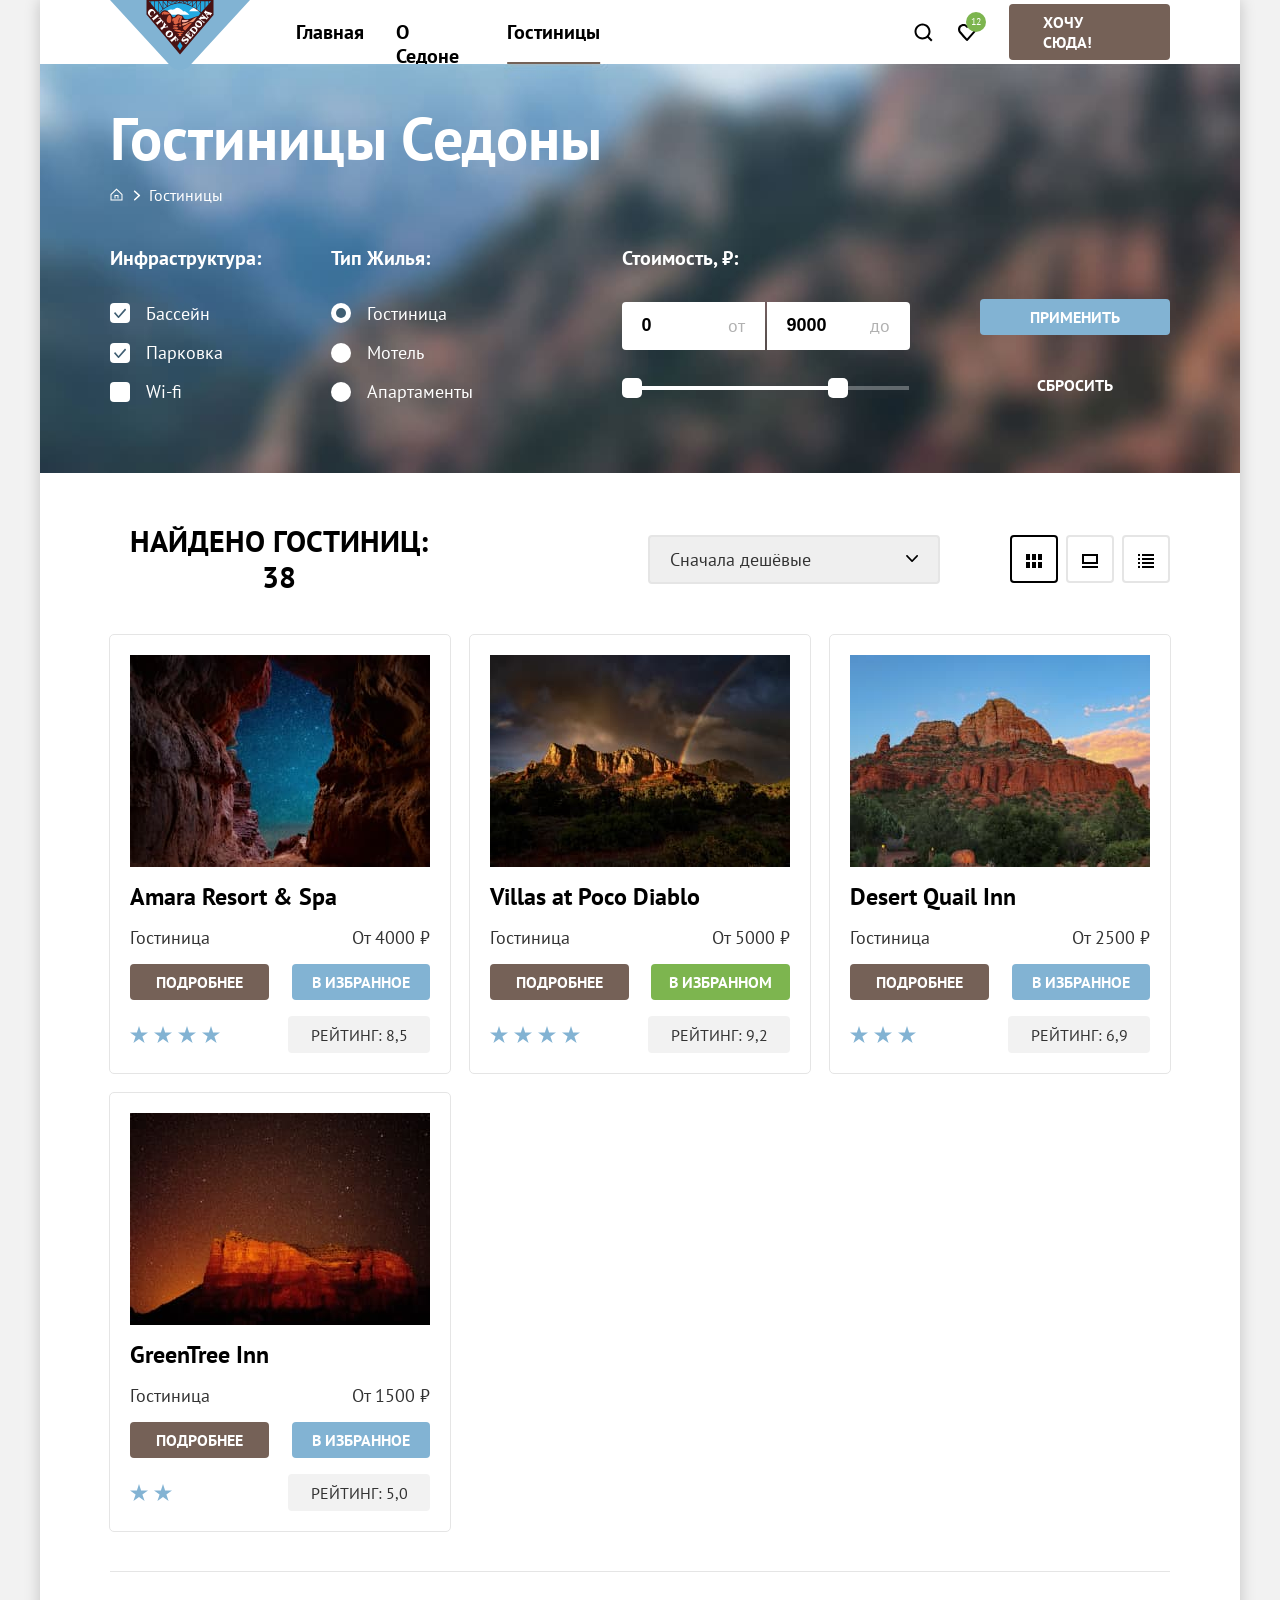
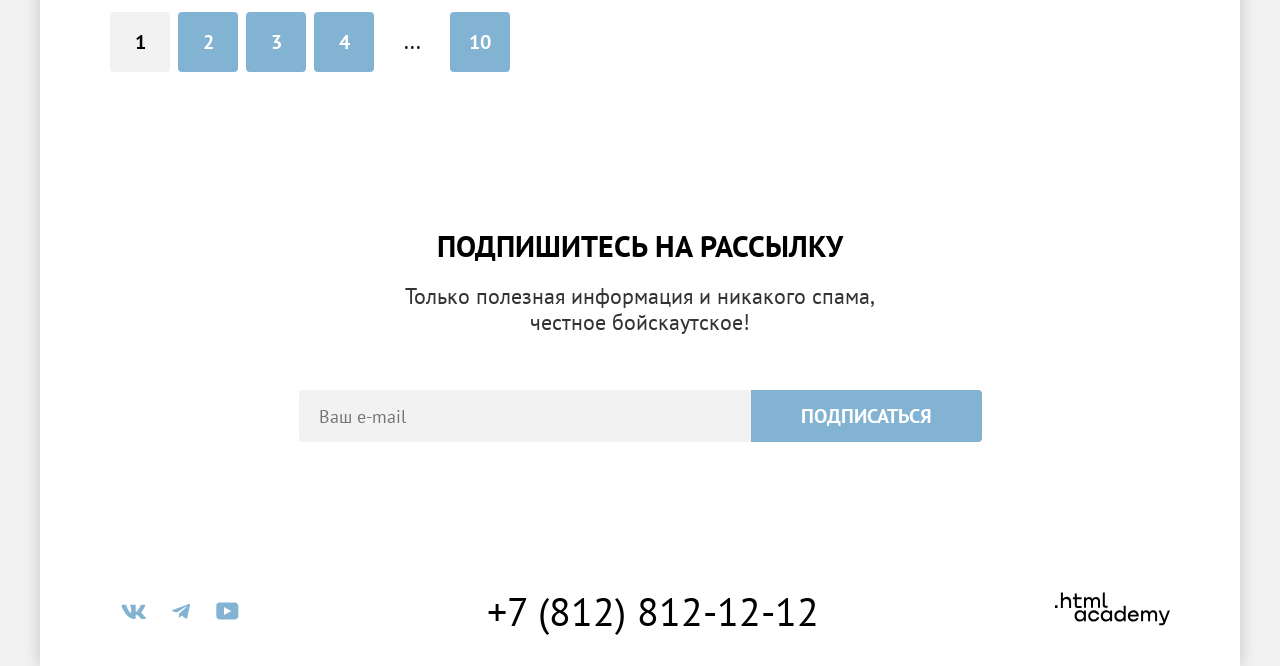
==== commit 2d371755: "9 chapter" ====
--- a/catalog.html
+++ b/catalog.html
@@ -108,16 +108,27 @@
             <fieldset class="filters-form__group">
               <legend class="filters-form__title bold">Стоимость, ₽:</legend>
               <div class="filters-form__wrapper range-wrapper">
-                <label class="range-wrapper__control" for="min-value">
-                  <input class="range-wrapper__control-input bold" type="number" id="min-value" name="min-value" min="0" max="9000" value="0">
-                  <span>от</span>
-                </label>
-                <label class="range-wrapper__control" for="max-value">
-                  <input class="range-wrapper__control-input bold" type="number" id="max-value" name="max-value" min="0" max="9000" value="9000">
-                  <span>до</span>
-                </label>
+                <div class="range-wrapper__control-wrapper">
+                  <label class="range-wrapper__control" for="min-value">
+                    <input class="range-wrapper__control-input bold" type="number" id="min-value" name="min-value" min="0" max="9000" value="0">
+                    <span>от</span>
+                  </label>
+                  <label class="range-wrapper__control" for="max-value">
+                    <input class="range-wrapper__control-input bold" type="number" id="max-value" name="max-value" min="0" max="9000" value="9000">
+                    <span>до</span>
+                  </label>
+                </div>
+                <div class="range-wrapper__range-scale range-scale">
+                  <div class="range-sacle__range-bar">
+                    <button class="range-sacle__range-toggle toggle-min">
+                      <span class="visually-hidden">Изменить минимальную цену</span>
+                    </button>
+                    <button class="range-sacle__range-toggle toggle-max">
+                      <span class="visually-hidden">Изменить максимальную цену</span>
+                    </button>
+                  </div>
+                </div>
               </div>
-              <input class="filters-form__range-control-input" type="range" min="0" max="9000" value="7000">
             </fieldset>
             <div class="filters-form__button-wrapper">
               <button class="filters-form__button button button--second-color" type="submit">Применить</button>
--- a/styles/styles.css
+++ b/styles/styles.css
@@ -925,6 +925,11 @@
 
 .filters-form__wrapper {
   display: flex;
+  flex-direction: column;
+}
+
+.range-wrapper__control-wrapper {
+  display: flex;
   margin-bottom: 36px;
 }
 
@@ -940,6 +945,7 @@
 }
 
 .range-wrapper__control-input {
+  appearance: none;
   font-size: 18px;
   line-height: 133%;
   width: 103px;
@@ -949,6 +955,15 @@
   border-radius: 4px 0 0 4px;
 }
 
+.range-wrapper__control-input {
+  -moz-appearance: textfield;
+}
+
+.range-wrapper__control-input::-webkit-outer-spin-button,
+.range-wrapper__control-input::-webkit-inner-spin-button {
+  -webkit-appearance: none;
+}
+
 .range-wrapper__control:last-of-type .range-wrapper__control-input {
   border-radius: 0 4px 4px 0;
 }
@@ -996,6 +1011,64 @@
 .filters-form__range-control-input {
   margin: 0;
   width: 287px;
+}
+
+.range-scale {
+  position: relative;
+  box-sizing: border-box;
+  margin-bottom: 8px;
+  width: 287px;
+  height: 4px;
+  background-color: rgba(255, 255, 255, 0.3);
+}
+
+.range-sacle__range-bar {
+  top: 0;
+  right: 61px;
+  width: 226px;
+  position: absolute;
+  height: 4px;
+  background-color: #fff;
+}
+
+.range-sacle__range-toggle {
+  position: absolute;
+  width: 20px;
+  height: 20px;
+  background-color: #fff;
+  border: none;
+  border-radius: 5px;
+  cursor: pointer;
+}
+
+.toggle-min {
+  top: -8px;
+}
+
+.toggle-max {
+  top: -8px;
+  right: 0;
+}
+
+.range-sacle__range-toggle:hover {
+  box-shadow: 0 4px 10px 0 rgba(0, 0, 0, 0.25);
+}
+
+.range-sacle__range-toggle:focus-visible {
+  outline: 3px solid #83b3d3;
+  box-shadow: 0 4px 10px 0 rgba(0, 0, 0, 0.25);
+}
+
+  @supports not selector(:focus-visible) {
+  .range-sacle__range-toggle:focus {
+    outline: 3px solid #83b3d3;
+    box-shadow: 0 4px 10px 0 rgba(0, 0, 0, 0.25);
+  }
+}
+
+.range-sacle__range-toggle:active {
+  outline: 2px solid #83b3d3;
+  box-shadow: 0 7px 15px 0 rgba(0, 0, 0, 0.4);
 }
 
 .catalog__hotels-result {
@@ -1024,6 +1097,7 @@
   list-style: none;
   min-width: 292px;
   padding: 12px 20px;
+  padding-right: 35px;
   margin-right: 70px;
   border: 2px solid #e5e5e5;
   border-radius: 4px;
@@ -1270,3 +1344,298 @@
   height: 10px;
   margin-right: 10px;
 }
+
+.modal-container {
+  position: fixed;
+  top: 0;
+  left: 0;
+  display: none;
+  width: 100%;
+  height: 100%;
+  background: rgba(242, 242, 242, 0.8);
+}
+
+.modal-container--active {
+  display: flex;
+}
+
+.modal-container__modal {
+  position: relative;
+  margin: auto;
+  padding: 64px 70px;
+  background-color: #fff;
+  border-radius: 30px;
+  box-shadow: 0 25px 50px 0 rgba(0, 0, 0, 0.15);
+}
+
+.modal-search__close-button {
+  position: absolute;
+  display: flex;
+  align-items: center;
+  justify-content: center;
+  padding: 0;
+  top: 64px;
+  right: 52px;
+  width: 52px;
+  height: 52px;
+  background-color: #ffffff;
+  border: none;
+  border-radius: 100%;
+  cursor: pointer;
+}
+
+.modal-search__close-button:hover {
+  background-color:  #e5e5e5;
+}
+
+.modal-search__close-button:focus-visible {
+  background-color:  #e5e5e5;
+  outline: 3px solid #83b3d3;
+}
+
+@supports not selector(:focus-visible) {
+  .modal-search__close-button:focus {
+    background-color: #615048;
+    outline: none;
+  }
+}
+
+.modal-search__close-button:active {
+  background-color:  #c2c2c2;
+}
+
+.modal-search__close-button:active svg {
+  opacity: 0.3;
+}
+
+.modal-content__title{
+  font-size: 30px;
+  line-height: 120%;
+  margin-right: 130px;
+  margin-bottom: 64px;
+}
+
+.modal-form__group {
+  display: flex;
+  margin: 0;
+  margin-bottom: 23px;
+  padding: 0;
+  border: none;
+}
+
+.modal-form__group:last-of-type {
+  justify-content: space-between;
+}
+
+.modal-form__group:last-of-type {
+  margin-bottom: 48px;
+}
+
+.modal-form__group-wrapper {
+  position: relative;
+  display: flex;
+  align-items: center;
+}
+
+.modal-form__control {
+  position: relative;
+  display: flex;
+  flex-direction: column;
+}
+
+.modal-form__title {
+  font-size: 20px;
+  line-height: 120%;
+  text-transform: capitalize;
+  margin: 12px 24px 12px 0;
+}
+
+.modal-form__group:nth-of-type(2) .modal-form__title {
+  margin-right: 18px;
+}
+
+.modal-form__group-wrapper .modal-form__title {
+  margin-right: 46px;
+}
+
+.modal-form__group-wrapper:nth-of-type(2) .modal-form__title {
+  margin-right: 10px;
+}
+
+.modal-form__input {
+  font-family: inherit;
+  font-weight: 700;
+  font-size: 18px;
+  line-height: 133%;
+  width: 380px;
+  padding: 12px 20px;
+  padding-right: 40px;
+  margin-bottom: 4px;
+  border: none;
+  border-radius: 4px;
+  color: #000;
+  background-color:  #f2f2f2;
+}
+
+.modal-form__input::placeholder {
+  opacity: 0.6;
+}
+
+.modal-form__input:hover {
+  background-color: #e5e5e5;
+}
+
+.modal-form__input:focus-visible {
+  outline: 3px solid #83b3d3;
+  background-color: #e5e5e5;
+}
+
+@supports not selector(:focus-visible) {
+  .modal-form__input:focus {
+    outline: 3px solid #83b3d3;
+    background-color: #e5e5e5;
+  }
+}
+
+.modal-form__control::after {
+  position: absolute;
+  content: url("../images/index/modal/modal-calendar.svg");
+  top: 12px;
+  right: 22px;
+  display: block;
+  width: 20px;
+  height: 20px;
+}
+
+.modal-form__info {
+  display: none;
+  padding: 0 20px;
+  font-size: 16px;
+  line-height: 131%;
+  color: #333;
+}
+
+.modal-form__info--active {
+  display: block;
+}
+
+.modal-form__info--error {
+  color: #ff5757;
+}
+
+.modal-form__group-wrapper-input {
+  font-family: inherit;
+  font-weight: 700;
+  font-size: 18px;
+  line-height: 111%;
+  width: 30px;
+  padding: 14px 40px;
+  text-align: center;
+  border: none;
+  border-radius: 4px;
+  background-color: #f2f2f2;
+}
+
+.modal-form__group-wrapper-input {
+  -moz-appearance: textfield;
+}
+
+.modal-form__group-wrapper-input::-webkit-outer-spin-button,
+.modal-form__group-wrapper-input::-webkit-inner-spin-button {
+  -webkit-appearance: none;
+}
+
+.modal-form__wrapper-button {
+  position: absolute;
+  display: flex;
+  align-items: center;
+  justify-content: center;
+  padding: 23px 13px;
+  width: 40px;
+  height: 48px;
+  border: none;
+  outline: none;
+  background-color: #f2f2f2;
+  cursor: pointer;
+}
+
+.button-minus {
+  top: 0;
+  right: 70px;
+  color: rgba(117, 97, 87, 0.3);
+}
+
+.button-plus {
+  top: 0;
+  right: 0;
+  color: rgba(117, 97, 87, 0.3);
+}
+
+.modal-form__wrapper-button:hover svg{
+  color: #000;
+}
+
+.modal-form__wrapper-button:focus-visible svg{
+  outline: 3px solid #82b3d3;
+  outline-offset: 2px;
+  border-radius: 4px;
+}
+
+@supports not selector(:focus-visible) {
+  .modal-form__wrapper-button:focus svg{
+    outline: 3px solid #82b3d3;
+    outline-offset: 2px;
+    border-radius: 4px;
+  }
+}
+
+.modal-form__wrapper-button:active svg{
+  color: rgba(117, 97, 87, 0.3);
+}
+
+.modal-form__group-wrapper-popup {
+  margin-right: 46px;
+  width: 26px;
+  height: 26px;
+  border-radius: 100%;
+  background-color: #83b3d3;
+  background-image: url("../images/index/modal/modal-popup-icon.svg");
+  background-position: center;
+  background-repeat: no-repeat;
+}
+
+.modal-form__group-wrapper-popup-text {
+  position: absolute;
+  top: 55px;
+  right: 40px;
+  display: none;
+  padding: 18px 18px 22px 22px;
+  min-width: 216px;
+  font-weight: 400;
+  font-size: 16px;
+  line-height: 125%;
+  color: #fff;
+  border-radius: 10px;
+  box-shadow: 0 15px 30px 0 rgba(0, 0, 0, 0.3);
+  background-color: #333;
+}
+
+.popup-active {
+  display: block;
+}
+
+.modal-form__group-wrapper-popup-text::before {
+  position: absolute;
+  top: -15px;
+  right: 120px;
+  content: url("../images/index/modal/modal-popup-vector.svg");
+  width: 19px;
+  height: 9px;
+}
+
+.modal-form-button {
+  padding: 18px 0;
+  width: 577px;
+  font-size: 20px;
+  line-height: 120%;
+}
